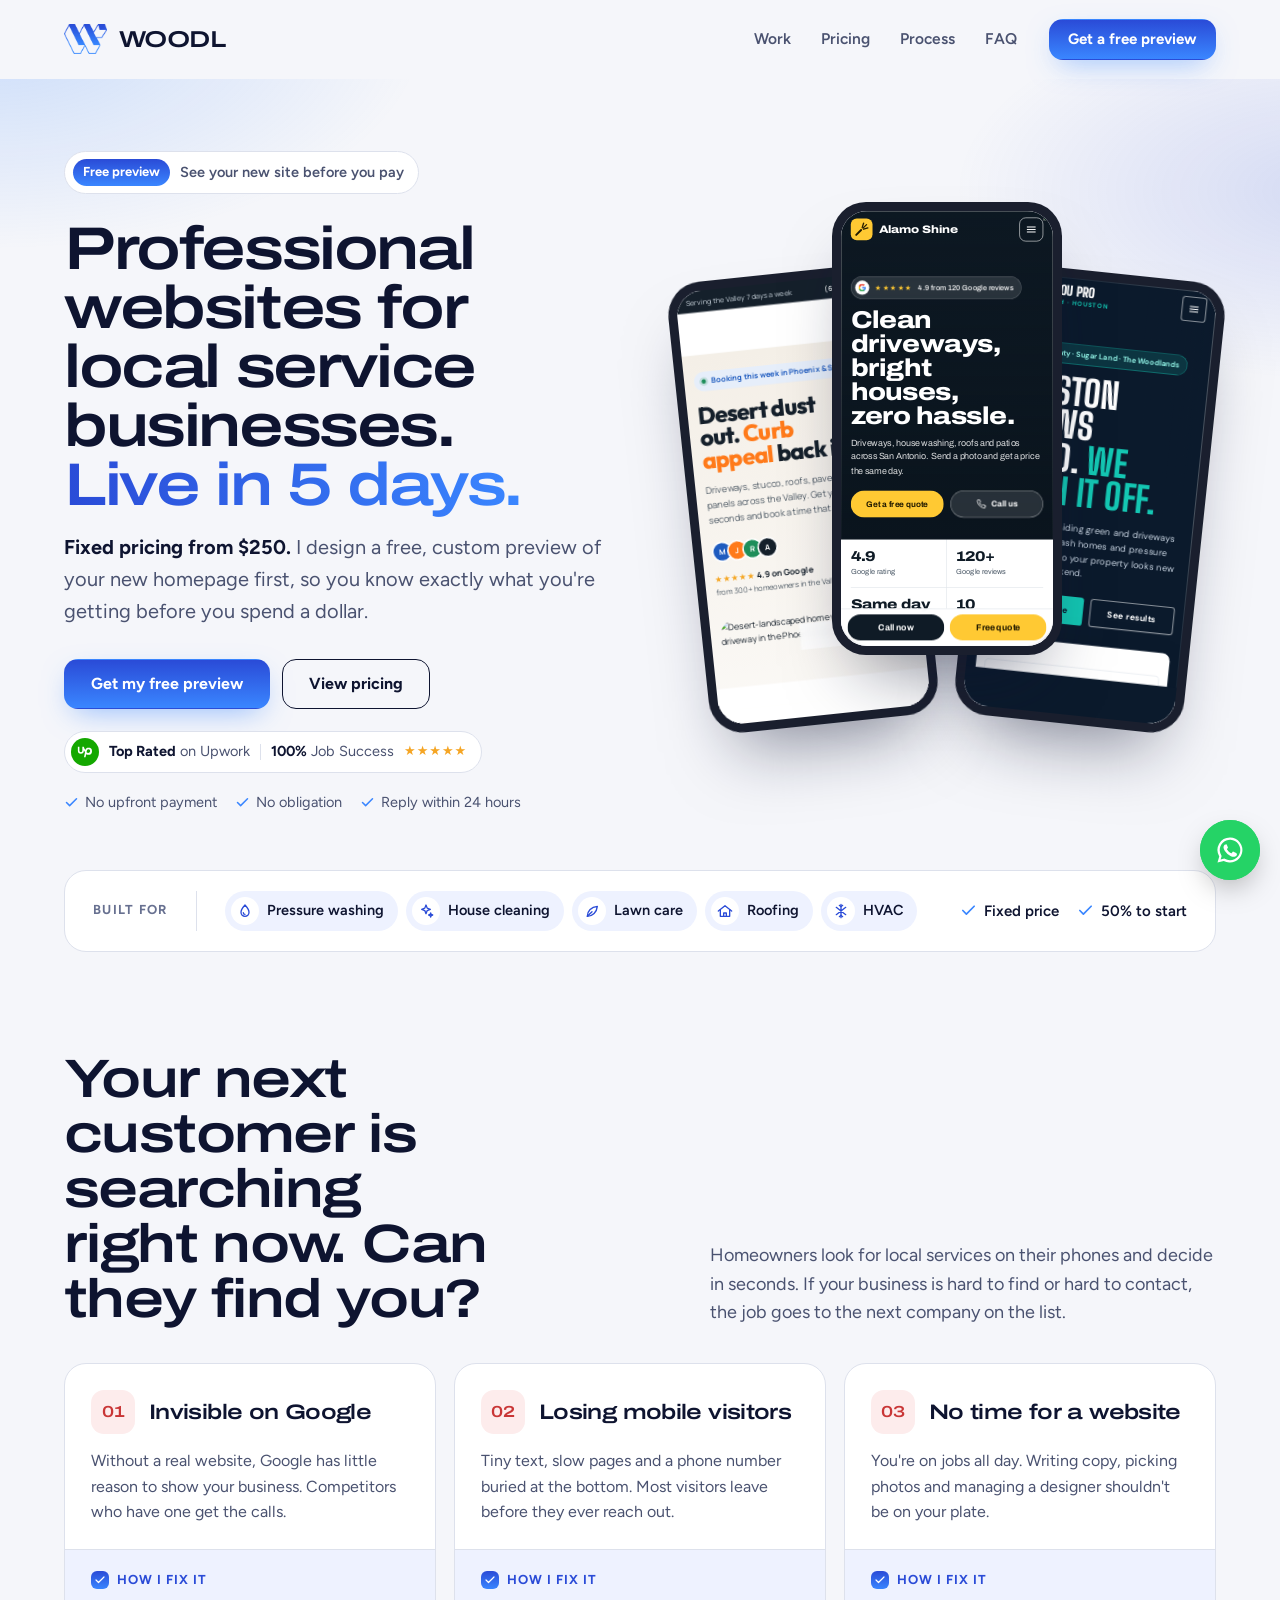
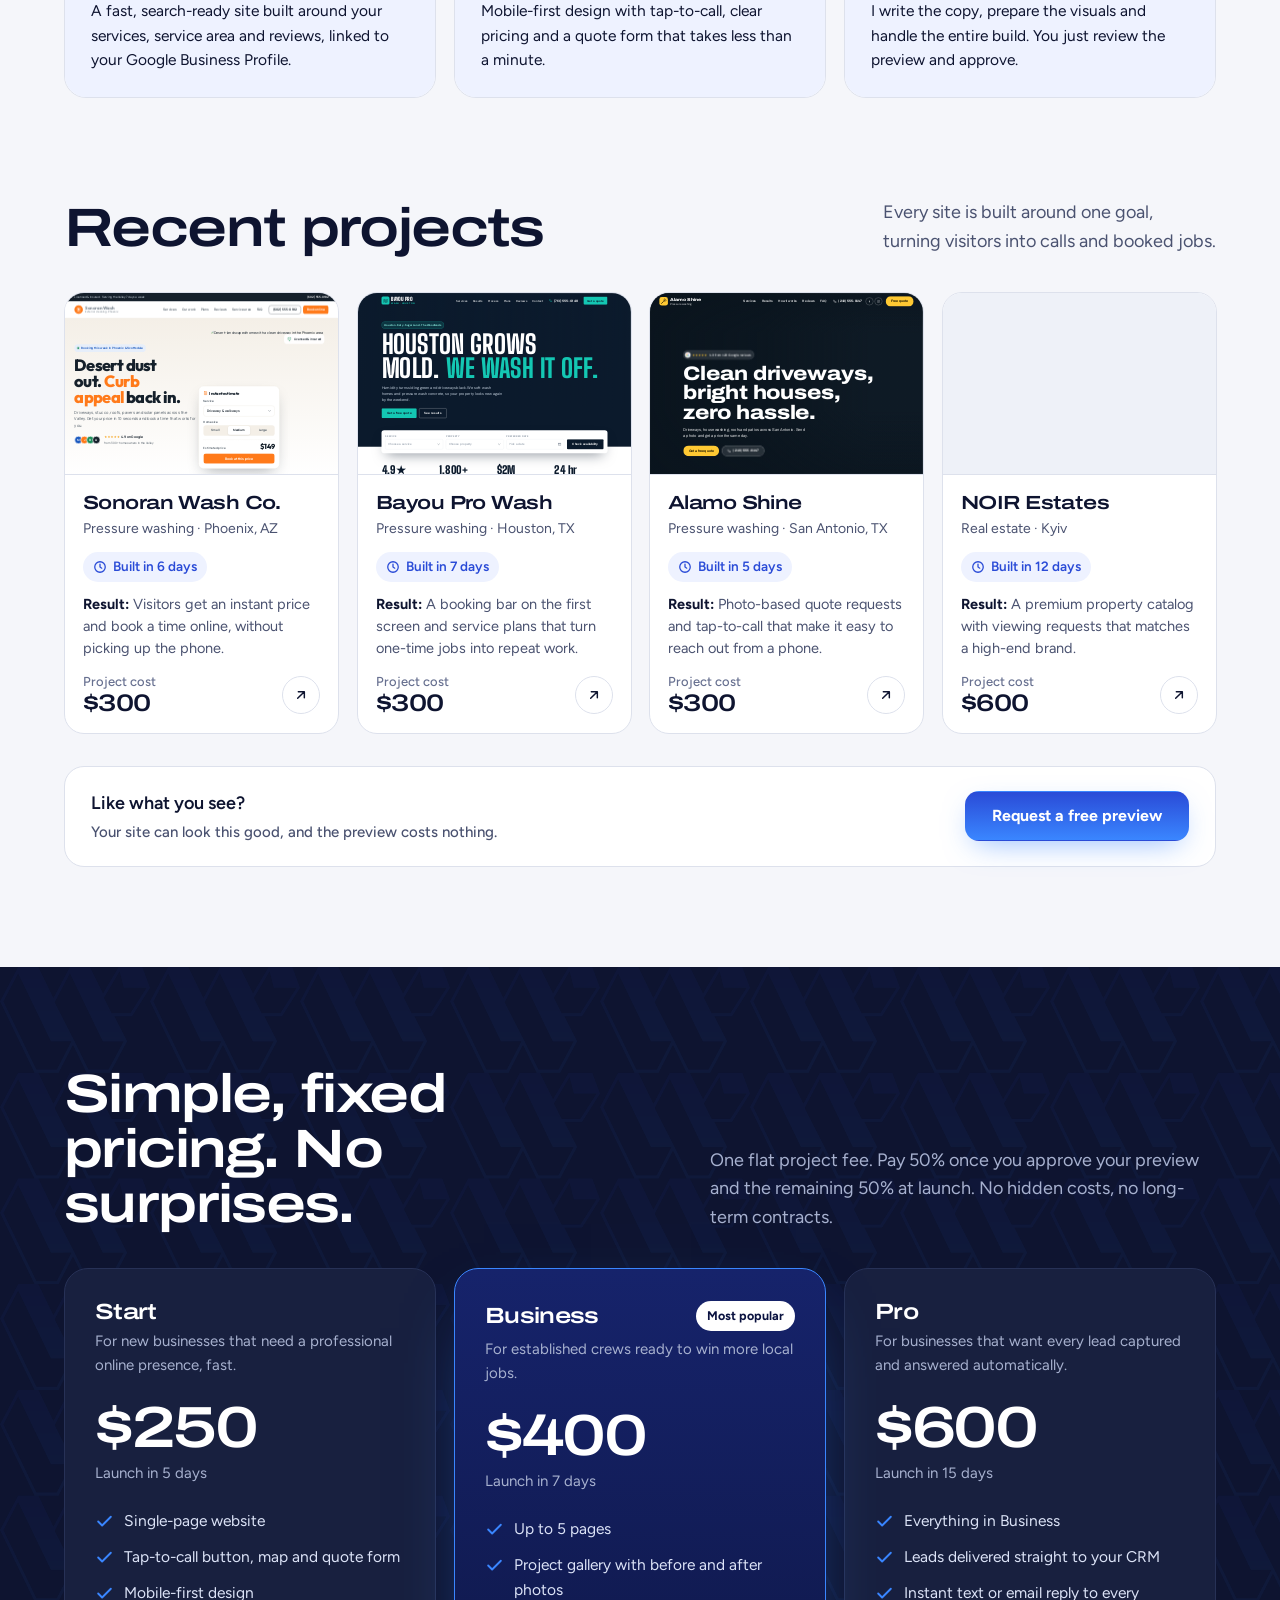
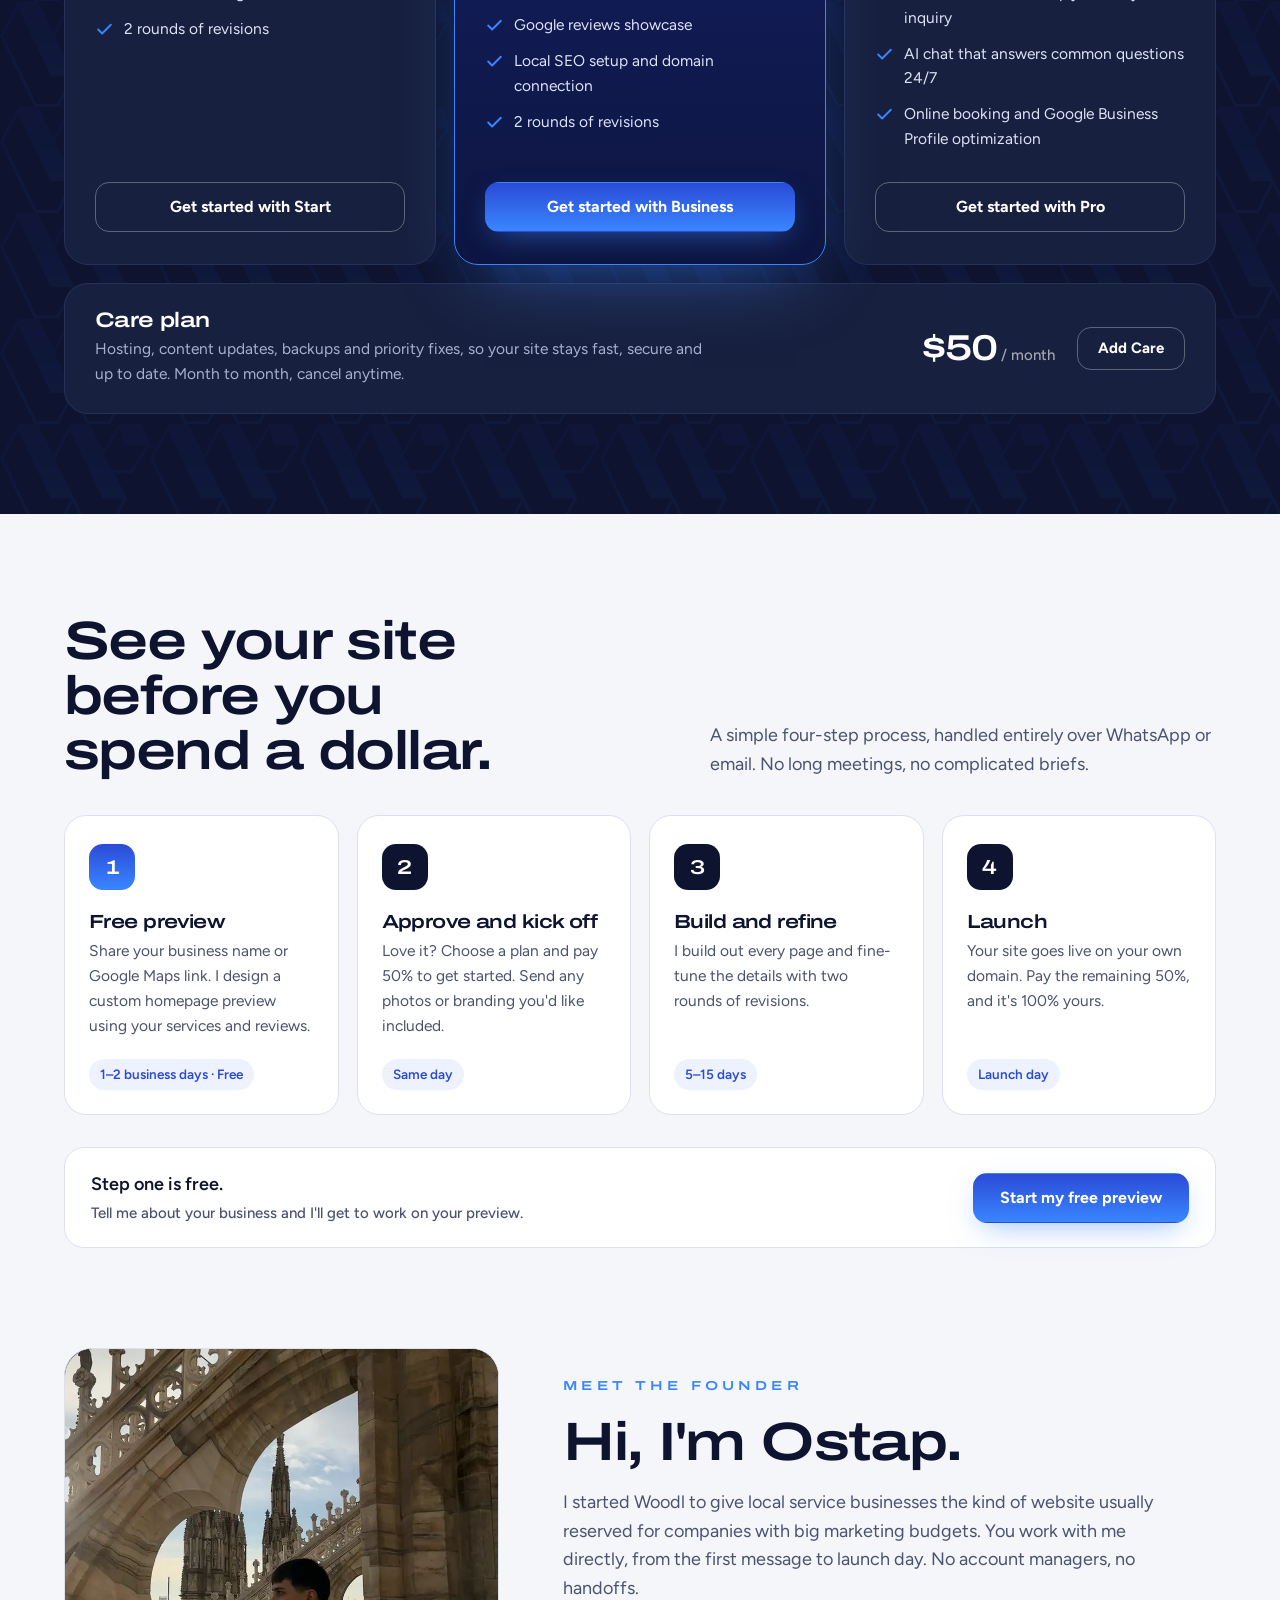
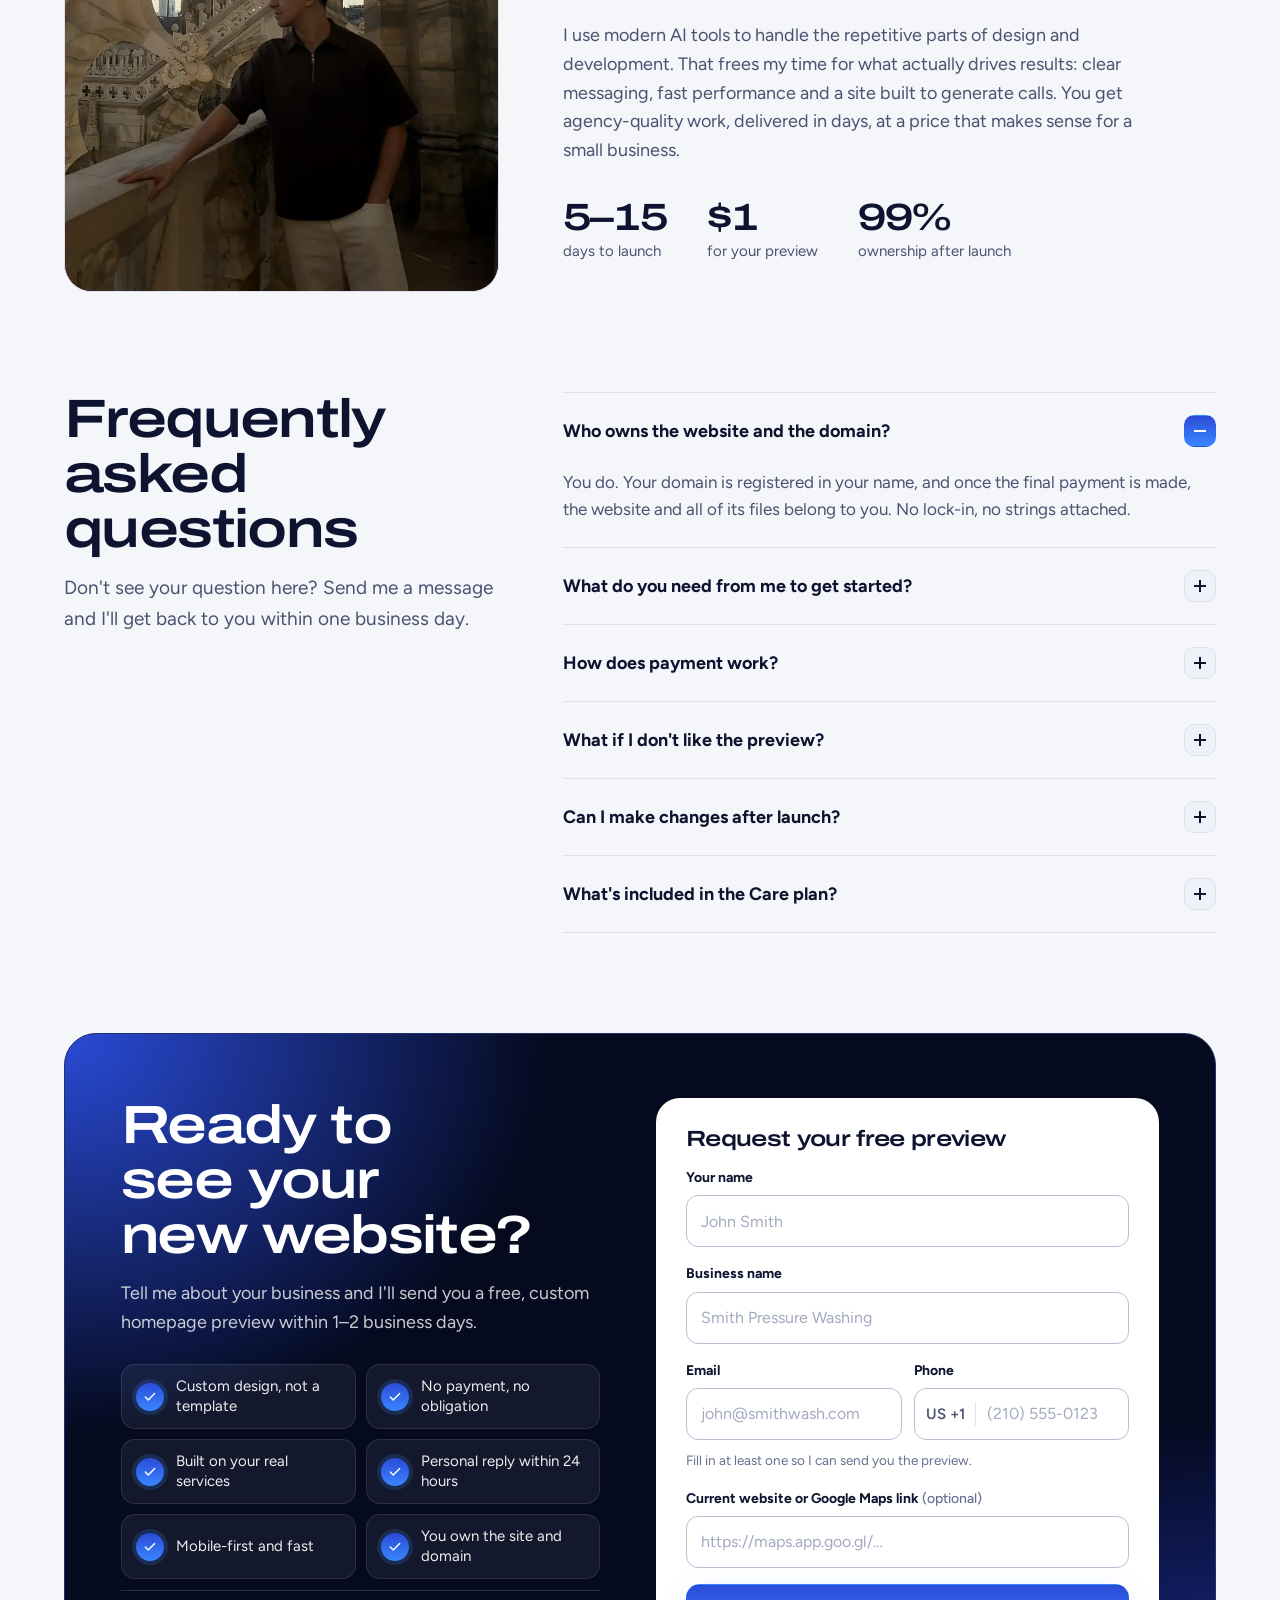
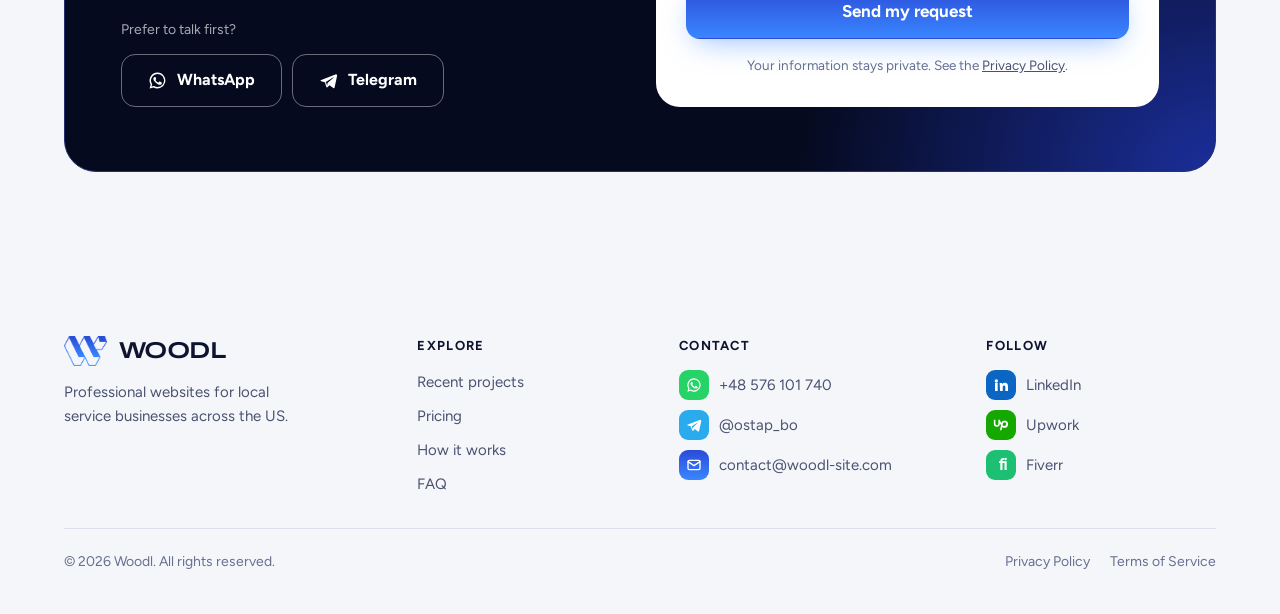
==== index.html @ 51f68652 "Add files via upload" ====
<!doctype html>
<html lang="en">
<head>
<meta charset="utf-8">
<meta name="viewport" content="width=device-width, initial-scale=1, viewport-fit=cover">
<title>Woodl | Professional Websites for Local Service Businesses</title>
<meta name="description" content="Professional, mobile-first websites for local service businesses across the US. Fixed pricing from $250, live in 5 days. Get a free custom preview before you pay.">
<link rel="icon" type="image/png" href="favicon.png">
<link rel="canonical" href="https://woodl-site.com/">
<meta property="og:type" content="website">
<meta property="og:url" content="https://woodl-site.com/">
<meta property="og:title" content="Woodl | Professional Websites for Local Service Businesses">
<meta property="og:description" content="Fixed pricing from $250, live in 5 days. Get a free custom preview of your new website before you pay.">
<meta property="og:image" content="https://woodl-site.com/og.png">
<meta property="og:image:width" content="1200">
<meta property="og:image:height" content="630">
<meta name="twitter:card" content="summary_large_image">
<meta name="theme-color" content="#2A4BD7">
<link rel="apple-touch-icon" href="apple-touch-icon.png">
<script type="application/ld+json">{"@context":"https://schema.org","@type":"ProfessionalService","name":"Woodl","url":"https://woodl-site.com/","image":"https://woodl-site.com/og.png","logo":"https://woodl-site.com/logo.png","description":"Professional, mobile-first websites, lead systems and AI automation for local service businesses in the US.","email":"contact@woodl-site.com","founder":{"@type":"Person","name":"Ostap Bodnar"},"areaServed":"US","priceRange":"$250–$600","sameAs":["https://www.linkedin.com/in/ostap-bodnar-171147275","https://www.upwork.com/freelancers/~01e0c89dbdc64d0663","https://www.fiverr.com/ostap_bo"]}</script>
<link rel="preload" href="archivo-600-wide.woff2" as="font" type="font/woff2" crossorigin>
<link rel="preload" href="figtree.woff2" as="font" type="font/woff2" crossorigin>
<script>document.documentElement.classList.add('js');</script>
<script>
/* =====================================================================
   НАЛАШТУВАННЯ: контакти, посилання, відгуки
   ===================================================================== */
const WOODL = {
  whatsapp: "+48 576 101 740",
  telegram: "ostap_bo",          // нік без @
  email: "contact@woodl-site.com",  // пошта на домені (працює після налаштування пересилання)
  calendly: "",                  // посилання на Calendly (15-хв дзвінок) або порожньо
  formEndpoint: "https://script.google.com/macros/s/AKfycbxxJrnudKpqm4yl7FAg1oabQvtwyrX0XcfF4DzH5ZEKmqA0Aw76tROtPfO_t3n06w9HAQ/exec", // Google Apps Script → Gmail + Telegram
  upwork: "https://www.upwork.com/freelancers/~01e0c89dbdc64d0663",
  fiverr: "https://www.fiverr.com/ostap_bo",
  linkedin: "https://www.linkedin.com/in/ostap-bodnar-171147275",
  instagram: "",
  photo: "ostap.jpg",
  // Відгуки: поки масив порожній, блок прихований
  testimonials: [
    // { text: "…", name: "John D.", business: "Shine Pro Wash, San Antonio" },
  ],
};
</script>
<style>
  /* Layout: light studio page in the brand blue; one dark navy band for pricing and the final call to action. Live site previews carry the hero. */
  @font-face{font-family:"Archivo";src:url(archivo-600-wide.woff2) format("woff2");font-weight:100 900;font-display:swap;}
  @font-face{font-family:"Figtree";src:url(figtree.woff2) format("woff2");font-weight:300 900;font-display:swap;}
  :root{
    --bg:#F5F6FA;
    --surface:#FFFFFF;
    --surface-2:#EEF1F8;
    --tint:#EEF2FF;
    --line:#DDE1EC;
    --text:#0E1430;
    --text-2:#4A5270;
    --text-3:#677090;
    --blue:#2A4BD7;
    --blue-hi:#3A86FF;
    --grad:linear-gradient(180deg, #2A4BD7 0%, #3A86FF 100%);
    --display:"Archivo", "Helvetica Neue", Arial, sans-serif;
    --body:"Figtree", system-ui, sans-serif;
  }
  *{box-sizing:border-box;}
  html{scroll-behavior:smooth;scroll-padding-top:84px;}
  @media (prefers-reduced-motion: reduce){ html{scroll-behavior:auto;} *,*::before,*::after{animation:none !important;transition:none !important;} }
  body{margin:0;background:var(--bg);color:var(--text);font-family:var(--body);font-size:17px;line-height:1.6;-webkit-font-smoothing:antialiased;}
  img{display:block;max-width:100%;}
  a{color:inherit;}
  button,input{font:inherit;}
  :focus-visible{outline:2px solid var(--blue-hi);outline-offset:3px;}
  .wrap{max-width:1200px;margin:0 auto;padding-left:max(24px, env(safe-area-inset-left));padding-right:max(24px, env(safe-area-inset-right));}
  h1,h2,h3{font-family:var(--display);font-variation-settings:"wdth" 125;font-weight:600;letter-spacing:-.03em;line-height:1.02;margin:0;text-wrap:balance;}
  section{padding-top:100px;padding-bottom:100px;position:relative;}
  .lede{color:var(--text-2);font-size:19px;max-width:32em;margin:16px 0 0;}
  h2{font-size:clamp(34px,4.4vw,54px);}
  .eyebrow{display:block;font-family:var(--display);font-variation-settings:"wdth" 110;font-size:13px;font-weight:500;letter-spacing:.32em;text-transform:uppercase;color:var(--blue-hi);margin-bottom:18px;}

  /* section head: title left, description right */
  .sec-head{display:grid;grid-template-columns:1.15fr 1fr;gap:24px 64px;align-items:end;margin-bottom:36px;}
  .sec-head p{margin:0;color:var(--text-2);font-size:18px;max-width:30em;justify-self:end;}

  .btn{position:relative;overflow:hidden;isolation:isolate;display:inline-flex;align-items:center;justify-content:center;gap:10px;white-space:nowrap;font-family:var(--body);font-weight:700;font-size:16px;padding:16px 26px;border-radius:14px;text-decoration:none;border:1.5px solid transparent;cursor:pointer;line-height:1;transition:transform .4s cubic-bezier(.22,.61,.36,1),background-color .4s cubic-bezier(.22,.61,.36,1),color .4s cubic-bezier(.22,.61,.36,1),border-color .4s cubic-bezier(.22,.61,.36,1),box-shadow .4s cubic-bezier(.22,.61,.36,1);}
  .btn:active{transform:scale(.97);}
  .btn-main{background:var(--grad);color:#fff;box-shadow:0 10px 30px -10px rgba(58,134,255,.6);}
  .btn-main::after{content:"";position:absolute;inset:0;z-index:-1;background:linear-gradient(110deg,transparent 30%,rgba(255,255,255,.35) 50%,transparent 70%);transform:translateX(-120%);transition:transform .9s cubic-bezier(.22,.61,.36,1);}
  .btn-main:hover::after{transform:translateX(120%);}
  .btn-main:hover{transform:translateY(-2px);box-shadow:0 16px 34px -12px rgba(58,134,255,.9);}
  .btn-line{border-color:var(--text);color:var(--text);background:transparent;}
  .btn-line:hover{border-color:var(--blue);color:var(--blue);background:var(--tint);transform:translateY(-2px);}
  .btn svg{width:19px;height:19px;flex:none;}

  /* scroll reveal */
  .js .rv{opacity:0;transform:translateY(28px);transition:opacity .8s cubic-bezier(.2,.7,.2,1),transform .8s cubic-bezier(.2,.7,.2,1);transition-delay:var(--d,0s);}
  .js .rv.rv-l{transform:translateX(-32px);}
  .js .rv.rv-s{transform:scale(.94);}
  .js .rv.in{opacity:1;transform:none;}
  .js .hero-in > *{animation:heroIn .9s cubic-bezier(.2,.7,.2,1) both;}
  .js .hero-in > *:nth-child(2){animation-delay:.08s;} .js .hero-in > *:nth-child(3){animation-delay:.16s;} .js .hero-in > *:nth-child(4){animation-delay:.24s;} .js .hero-in > *:nth-child(5){animation-delay:.32s;}
  @keyframes heroIn{from{opacity:0;transform:translateY(26px);}to{opacity:1;transform:none;}}
  .plan.pop{position:relative;}
  .plan.pop::after{content:"";position:absolute;inset:0;border-radius:inherit;box-shadow:0 30px 90px -24px rgba(58,134,255,.9);opacity:0;animation:glow 3.5s ease-in-out infinite;pointer-events:none;}
  @keyframes glow{50%{opacity:1;}}
  .pill b{position:relative;overflow:hidden;}
  .pill b::after{content:"";position:absolute;inset:0;background:linear-gradient(110deg,transparent 30%,rgba(255,255,255,.5) 50%,transparent 70%);transform:translateX(-120%);animation:sweep 3.5s 1.2s ease-in-out infinite;}
  @keyframes sweep{0%{transform:translateX(-120%);}40%,100%{transform:translateX(120%);}}
  .wa-float::before{content:"";position:absolute;inset:0;border-radius:50%;background:#25D366;z-index:-1;animation:waPulse 2.8s ease-out infinite;}
    @keyframes waPulse{0%{transform:scale(1);opacity:.55;}70%,100%{transform:scale(1.55);opacity:0;}}
  .wcard .frame iframe{transition:filter .4s;}

  /* 1. header */
  .header{position:sticky;top:0;z-index:40;background:rgba(245,246,250,.88);backdrop-filter:blur(14px);-webkit-backdrop-filter:blur(14px);border-bottom:1px solid transparent;transition:border-color .2s;}
  .header.scrolled{border-bottom-color:var(--line);}
  .header-in{display:flex;align-items:center;gap:32px;height:78px;}
  .logo{display:flex;align-items:center;gap:12px;text-decoration:none;flex:none;}
  .logo img{height:30px;width:auto;}
  .wm{font-family:var(--display);font-variation-settings:"wdth" 125;font-weight:600;font-size:23px;letter-spacing:-.02em;line-height:1;color:var(--text);}
  .menu{display:flex;gap:30px;margin-left:auto;}
  .menu a{text-decoration:none;font-weight:600;font-size:15.5px;color:var(--text-2);transition:color .35s cubic-bezier(.22,.61,.36,1);}
  .menu a:hover{color:var(--blue);}
  .header .btn{padding:12px 18px;font-size:15px;}
  .burger{display:none;margin-left:auto;width:44px;height:44px;border-radius:12px;border:1.5px solid var(--text);background:transparent;align-items:center;justify-content:center;cursor:pointer;color:var(--text);}
  .burger svg{width:22px;height:22px;}
  .drawer{display:none;}

  /* 2. hero */
  .hero{padding-top:72px;padding-bottom:56px;overflow:hidden;}
  .hero::before{content:"";position:absolute;inset:-20% -10% auto -10%;height:900px;z-index:0;pointer-events:none;
    background:radial-gradient(ellipse 40% 35% at 8% 12%, rgba(58,134,255,.22), transparent 70%),
               radial-gradient(ellipse 35% 30% at 95% 30%, rgba(42,75,215,.16), transparent 70%);
    animation:blobs 16s ease-in-out infinite alternate;will-change:transform;}
  @keyframes shine{to{background-position:300% 0;}}
  @keyframes blobs{0%{transform:translate(0,0) scale(1);}50%{transform:translate(3%,2%) scale(1.06);}100%{transform:translate(-2%,4%) scale(1);}}
  .hero .wrap{position:relative;z-index:1;display:grid;grid-template-columns:1.05fr 1fr;gap:48px;align-items:center;}
  .pill{display:inline-flex;align-items:center;gap:10px;background:var(--surface);border:1px solid var(--line);border-radius:999px;padding:7px 14px 7px 8px;font-size:14.5px;font-weight:600;color:var(--text-2);}
  .pill b{background:var(--grad);color:#fff;border-radius:999px;padding:3px 10px;font-size:13px;}
  .hero h1{font-size:clamp(38px,4.7vw,64px);letter-spacing:-.04em;line-height:.98;margin-top:26px;}
  .hero h1 em{white-space:nowrap;font-style:normal;background:linear-gradient(90deg,#2A4BD7,#3A86FF,#6EA8FF,#2A4BD7);background-size:300% 100%;animation:shine 6s linear infinite;-webkit-background-clip:text;background-clip:text;color:transparent;}
  .hero .lede{font-size:20px;}
  .hero .lede b{color:var(--text);}
  .hero-ctas{display:flex;gap:12px;flex-wrap:wrap;margin-top:32px;}
  .upw{display:inline-flex;align-items:center;gap:10px;margin-top:22px;padding:6px 14px 6px 6px;border-radius:999px;background:var(--surface);border:1px solid var(--line);text-decoration:none;font-size:14.5px;color:var(--text-2);transition:border-color .35s cubic-bezier(.22,.61,.36,1),box-shadow .35s cubic-bezier(.22,.61,.36,1);}
  .upw:hover{border-color:#14A800;box-shadow:0 10px 24px -16px rgba(20,168,0,.6);}
  .upw i{width:28px;height:28px;border-radius:50%;background:#14A800;color:#fff;display:flex;align-items:center;justify-content:center;flex:none;}
  .upw i svg{width:16px;height:16px;}
  .upw b{color:var(--text);font-weight:700;}
  .upw .sep{width:1px;height:16px;background:var(--line);}
  .upw .stars{color:#F5A524;letter-spacing:1px;font-size:13px;}
  .micro{display:flex;gap:18px;flex-wrap:wrap;margin-top:18px;font-size:14.5px;color:var(--text-2);}
  .micro span{display:flex;align-items:center;gap:6px;}
  .micro svg{width:15px;height:15px;color:var(--blue-hi);}

  .phones{position:relative;height:560px;}
  .phone{position:absolute;width:230px;border-radius:34px;background:#1A1F2E;padding:9px;box-shadow:0 40px 70px -28px rgba(14,20,48,.5);text-decoration:none;display:block;}
  .phone .frame{border-radius:26px;aspect-ratio:390/800;}
  .phone:nth-child(1){left:2%;top:70px;transform:rotate(-6deg);z-index:1;}
  .phone:nth-child(2){left:50%;top:0;margin-left:-115px;z-index:3;}
  .phone:nth-child(3){right:2%;top:70px;transform:rotate(6deg);z-index:2;}
  .phone:nth-child(1){animation:phoneIn .9s .35s both, floatA 7s 1.3s ease-in-out infinite;}
  .phone:nth-child(2){animation:phoneIn .9s .15s both, floatB 6s 1.1s ease-in-out infinite;}
  .phone:nth-child(3){animation:phoneIn .9s .55s both, floatC 8s 1.5s ease-in-out infinite;}
  @keyframes phoneIn{from{opacity:0;translate:0 60px;}to{opacity:1;translate:0 0;}}
  @keyframes floatA{0%,100%{transform:rotate(-6deg) translateY(0);}50%{transform:rotate(-5deg) translateY(-12px);}}
  @keyframes floatB{0%,100%{transform:translateY(0);}50%{transform:translateY(-14px);}}
  @keyframes floatC{0%,100%{transform:rotate(6deg) translateY(0);}50%{transform:rotate(5deg) translateY(-10px);}}
  .frame{position:relative;overflow:hidden;background:var(--surface-2);}
  .frame iframe{position:absolute;top:0;left:0;border:0;transform-origin:0 0;pointer-events:none;opacity:0;transition:opacity .6s ease;}
  .frame iframe.ready{opacity:1;}
  .frame::before{content:"";position:absolute;inset:0;background:linear-gradient(110deg,transparent 30%,rgba(255,255,255,.55) 50%,transparent 70%);transform:translateX(-100%);animation:skel 1.6s ease-in-out infinite;}
  .frame.loaded::before{display:none;}
  .phone .frame{background:#E9EDF7;}
  @keyframes skel{to{transform:translateX(100%);}}

  /* 3. built for */
  .trust{padding-top:0;padding-bottom:0;}
  .trust-in{display:flex;align-items:center;gap:28px;background:var(--surface);border:1px solid var(--line);border-radius:22px;padding:20px 28px;}
  .trust-lbl{font-size:13px;font-weight:700;text-transform:uppercase;letter-spacing:.1em;color:var(--text-3);white-space:nowrap;}
  .niches{display:flex;gap:8px;flex-wrap:nowrap;padding-left:28px;border-left:1px solid var(--line);}
  .niche{display:inline-flex;align-items:center;gap:8px;padding:6px 14px 6px 6px;border-radius:999px;background:var(--tint);font-size:14.5px;font-weight:600;color:var(--text);white-space:nowrap;}
  .niche i{width:28px;height:28px;border-radius:50%;background:#fff;color:var(--blue);display:flex;align-items:center;justify-content:center;flex:none;}
  .niche svg{width:16px;height:16px;}
  .terms{display:flex;gap:18px;margin-left:auto;font-weight:600;font-size:15px;white-space:nowrap;}
  .terms span{display:flex;align-items:center;gap:7px;}
  .terms svg{width:17px;height:17px;color:var(--blue-hi);}

  /* 4. problem -> solution (equal cards, rows aligned) */
  .ps-grid{display:grid;grid-template-columns:repeat(3,1fr);grid-template-rows:auto auto auto;gap:0 18px;}
  .ps{grid-row:span 3;display:grid;grid-template-rows:subgrid;background:var(--surface);border:1px solid var(--line);border-radius:22px;overflow:hidden;}
  .ps-h{display:flex;align-items:center;gap:14px;padding:26px 26px 0;}
  .ps-h .n{width:44px;height:44px;border-radius:13px;background:#FDECEC;color:#C93636;display:flex;align-items:center;justify-content:center;flex:none;font-family:var(--display);font-variation-settings:"wdth" 125;font-weight:600;font-size:16px;}
  .ps-h h3{font-size:21px;line-height:1.15;}
  .ps-p{margin:0;padding:14px 26px 24px;color:var(--text-2);font-size:16px;}
  .ps-fix{background:var(--tint);border-top:1px solid var(--line);padding:20px 26px 24px;}
  .ps-fix b{display:flex;align-items:center;gap:8px;font-size:13px;text-transform:uppercase;letter-spacing:.08em;color:var(--blue);margin-bottom:8px;}
  .ps-fix b svg{width:18px;height:18px;padding:3px;border-radius:6px;background:var(--grad);color:#fff;}
  .ps-fix p{margin:0;font-size:15.5px;color:var(--text);}

  /* inline lead-in strip */
  .leadin{margin-top:32px;display:flex;align-items:center;justify-content:space-between;gap:20px;flex-wrap:wrap;background:var(--surface);border:1px solid var(--line);border-radius:20px;padding:22px 26px;}
  .leadin p{margin:0;font-size:18px;font-weight:600;}
  .leadin p span{display:block;font-size:15px;font-weight:500;color:var(--text-2);margin-top:2px;}

  /* 5. work */
  .work-grid{display:grid;grid-template-columns:repeat(4,1fr);gap:18px;}
  .wcard{display:flex;flex-direction:column;text-decoration:none;color:inherit;background:var(--surface);border:1px solid var(--line);border-radius:20px;overflow:hidden;transition:transform .5s cubic-bezier(.22,.61,.36,1),box-shadow .5s cubic-bezier(.22,.61,.36,1),border-color .5s cubic-bezier(.22,.61,.36,1);will-change:transform;}
  .wcard:hover{transform:translateY(-6px);box-shadow:0 34px 60px -34px rgba(42,75,215,.5);border-color:#C9D3F5;}
  .wcard .frame{aspect-ratio:3/2;border-bottom:1px solid var(--line);}
  .wcard-body{padding:18px;display:flex;flex-direction:column;flex:1;}
  .wcard h3{font-size:19px;}
  .wmeta{margin-top:6px;font-size:14px;color:var(--text-2);}
  .wtime{display:inline-flex;align-items:center;gap:6px;margin-top:12px;font-size:13.5px;font-weight:600;color:var(--blue);background:var(--tint);padding:4px 10px;border-radius:999px;align-self:flex-start;}
  .wtime svg{width:14px;height:14px;}
  .wres{margin:12px 0 0;font-size:14.5px;line-height:1.5;color:var(--text-2);}
  .wres b{color:var(--text);}
  .wfoot{display:flex;justify-content:space-between;align-items:center;gap:12px;margin-top:auto;padding-top:16px;}
  .wprice{font-family:var(--display);font-variation-settings:"wdth" 125;font-weight:600;font-size:24px;letter-spacing:-.03em;line-height:1;}
  .wprice small{font-family:var(--body);font-size:13px;font-weight:500;color:var(--text-3);letter-spacing:0;display:block;margin-bottom:3px;}
  .go{width:38px;height:38px;border-radius:50%;border:1.5px solid var(--line);display:flex;align-items:center;justify-content:center;flex:none;transition:background-color .45s cubic-bezier(.22,.61,.36,1),color .45s cubic-bezier(.22,.61,.36,1),border-color .45s cubic-bezier(.22,.61,.36,1),transform .45s cubic-bezier(.22,.61,.36,1);}
  .wcard:hover .go{background-color:var(--blue);border-color:var(--blue);color:#fff;transform:rotate(45deg);}
  .go svg{width:16px;height:16px;}

  /* 6. pricing */
  .pricing{--surface:#18203F;--surface-2:#1E2850;--line:#273156;--text:#FFFFFF;--text-2:#A7B1CF;background:#0E1430;color:#fff;overflow:hidden;}
  .pricing::before{content:"";position:absolute;inset:0;background-image:url("logo.png");background-size:150px auto;background-repeat:repeat;opacity:.05;pointer-events:none;}
  .pricing .wrap{position:relative;}
  .plans{display:grid;grid-template-columns:repeat(3,1fr);gap:18px;align-items:stretch;}
  .plan{background:var(--surface);border:1px solid var(--line);border-radius:24px;padding:32px 30px;display:flex;flex-direction:column;}
  .plan.pop{background:linear-gradient(180deg, #16236B 0%, #0D1540 100%);border-color:var(--blue-hi);box-shadow:0 30px 70px -30px rgba(58,134,255,.6);}
  .plan-top{display:flex;justify-content:space-between;align-items:center;gap:12px;}
  .plan h3{font-size:22px;}
  .plan-desc{font-size:15px;color:var(--text-2);margin:6px 0 0;min-height:3em;}
  .badge{font-size:12.5px;font-weight:700;background:#fff;color:#0A1240;padding:5px 11px;border-radius:999px;}
  .price{font-family:var(--display);font-variation-settings:"wdth" 125;font-weight:600;font-size:58px;letter-spacing:-.04em;line-height:1;margin:22px 0 4px;}
  .days{font-size:15px;color:var(--text-2);margin-bottom:24px;}
  .plan ul{list-style:none;padding:0;margin:0 0 30px;display:grid;gap:11px;flex:1;align-content:start;}
  .plan li{display:flex;gap:10px;align-items:flex-start;font-size:15.5px;color:#DCE3F7;}
  .plan li svg{width:19px;height:19px;flex:none;margin-top:3px;color:var(--blue-hi);}
  .plan .btn{width:100%;}
  .plan:not(.pop) .btn{background:transparent;color:#fff;border-color:rgba(255,255,255,.3);box-shadow:none;}
  .plan:not(.pop) .btn:hover{border-color:#fff;background:rgba(255,255,255,.08);transform:translateY(-2px);}
  .care{margin-top:18px;display:flex;align-items:center;justify-content:space-between;gap:24px;flex-wrap:wrap;background:var(--surface);border:1px solid var(--line);border-radius:24px;padding:26px 30px;}
  .care h3{font-size:21px;}
  .care p{margin:6px 0 0;color:var(--text-2);font-size:15.5px;max-width:40em;}
  .care-r{display:flex;align-items:center;gap:22px;flex-wrap:wrap;}
  .care-r b{font-family:var(--display);font-variation-settings:"wdth" 125;font-weight:600;font-size:36px;letter-spacing:-.03em;}
  .care-r b small{font-family:var(--body);font-size:15px;opacity:.6;font-weight:500;letter-spacing:0;}
  .care .btn{background:transparent;color:#fff;border-color:rgba(255,255,255,.3);padding:13px 20px;font-size:15px;}
  .care .btn:hover{border-color:#fff;background:rgba(255,255,255,.08);transform:translateY(-2px);}
  .pricing .leadin{background:transparent;border-color:#273156;}
  .pricing .leadin .btn{background:#fff;color:#0A1240;box-shadow:none;}

  /* 7. process */
  .steps{display:grid;grid-template-columns:repeat(4,1fr);gap:18px;counter-reset:s;}
  .step{counter-increment:s;background:var(--surface);border:1px solid var(--line);border-radius:22px;padding:28px 24px 24px;display:flex;flex-direction:column;}
  .step::before{content:counter(s);display:flex;align-items:center;justify-content:center;width:46px;height:46px;border-radius:14px;background:var(--text);color:#fff;font-family:var(--display);font-variation-settings:"wdth" 125;font-weight:600;font-size:20px;margin-bottom:22px;}
  .step:first-child::before{background:var(--grad);}
  .step h3{font-size:19px;margin-bottom:8px;}
  .step p{margin:0 0 20px;color:var(--text-2);font-size:15.5px;}
  .step .when{margin-top:auto;align-self:flex-start;font-size:13.5px;font-weight:600;color:var(--blue);background:var(--tint);padding:5px 11px;border-radius:999px;}

  /* 8. testimonials */
  .t-grid{display:grid;grid-template-columns:repeat(3,1fr);gap:18px;}
  .tcard{background:var(--surface);border:1px solid var(--line);border-radius:22px;padding:28px 26px;display:flex;flex-direction:column;gap:20px;margin:0;}
  .stars{color:#F5A524;letter-spacing:2px;font-size:18px;}
  .tcard blockquote{margin:0;font-size:17px;}
  .tcard figcaption{margin-top:auto;font-size:15px;color:var(--text-2);}
  .tcard figcaption b{display:block;color:var(--text);}

  /* 9. about */
  .about{display:grid;grid-template-columns:.8fr 1.2fr;gap:64px;align-items:center;}
  .avatar{aspect-ratio:4/5;border-radius:28px;background:#03050C;position:relative;overflow:hidden;border:1px solid var(--line);}
  .avatar > img.mark{position:absolute;left:50%;top:50%;width:58%;height:auto;transform:translate(-50%,-50%);}
  .avatar picture{position:absolute;inset:0;}
  .avatar img.photo{position:absolute;inset:0;width:100%;height:100%;object-fit:cover;object-position:62% 45%;}
  .about p{color:var(--text-2);font-size:18px;margin:18px 0 0;max-width:34em;}
  .about-stats{display:flex;gap:40px;flex-wrap:wrap;margin-top:34px;}
  .about-stats b{display:block;font-family:var(--display);font-variation-settings:"wdth" 125;font-weight:600;font-size:38px;letter-spacing:-.03em;line-height:1;}
  .about-stats > div > span{color:var(--text-2);font-size:15px;}
  .about-stats b{font-variant-numeric:tabular-nums;}

  /* 10. faq */
  .faq-wrap{display:grid;grid-template-columns:1fr 1.5fr;gap:64px;align-items:start;}
  .faq details{border-bottom:1px solid var(--line);}
  .faq details:first-child{border-top:1px solid var(--line);}
  .faq summary{transition:color .35s cubic-bezier(.22,.61,.36,1);list-style:none;cursor:pointer;display:flex;justify-content:space-between;align-items:center;gap:20px;padding:22px 0;font-weight:700;font-size:18px;}
  .faq summary::-webkit-details-marker{display:none;}
  .faq summary i{width:32px;height:32px;border-radius:10px;background:var(--surface-2);border:1px solid var(--line);flex:none;position:relative;}
  .faq summary i::before,.faq summary i::after{content:"";position:absolute;left:50%;top:50%;width:12px;height:2px;background:var(--text);transform:translate(-50%,-50%);}
  .faq summary i::after{transform:translate(-50%,-50%) rotate(90deg);transition:transform .4s cubic-bezier(.22,.61,.36,1);}
  .faq summary:hover{color:var(--blue);}
  .faq summary i{transition:background-color .4s cubic-bezier(.22,.61,.36,1),border-color .4s cubic-bezier(.22,.61,.36,1);}
  .faq details.is-open summary i{background:var(--grad);border-color:transparent;}
  .faq details.is-open summary i::before,.faq details.is-open summary i::after{background:#fff;}
  .faq details.is-open summary i::after{transform:translate(-50%,-50%) rotate(0deg);}
  .faq details p{margin:0;padding-bottom:24px;color:var(--text-2);max-width:52em;}
  .faq .ans{overflow:hidden;}

  /* 11. final cta + form */
  .cta{color:#fff;position:relative;overflow:hidden;background:radial-gradient(ellipse 70% 90% at 0% 0%, #2A4BD7 0%, transparent 60%), radial-gradient(ellipse 60% 80% at 100% 100%, #1B2E9A 0%, transparent 60%), #050A1F;border:1px solid #233072;border-radius:32px;padding:64px 56px;display:grid;grid-template-columns:1fr 1.05fr;gap:56px;align-items:stretch;}
  .cta-l{display:flex;flex-direction:column;}
  .cta h2{font-size:clamp(32px,4.2vw,54px);}
  .cta > div > p{color:rgba(255,255,255,.78);font-size:18px;margin:16px 0 0;}
  .cta-points{list-style:none;padding:0;margin:28px 0 0;display:grid;grid-template-columns:1fr 1fr;gap:10px;}
  .cta-points li{display:flex;gap:12px;align-items:center;padding:12px 14px;border-radius:14px;background:rgba(255,255,255,.06);border:1px solid rgba(255,255,255,.1);font-size:15px;line-height:1.3;color:rgba(255,255,255,.92);}
  .cta-points i{width:28px;height:28px;border-radius:50%;background:var(--grad);display:flex;align-items:center;justify-content:center;flex:none;box-shadow:0 0 0 4px rgba(58,134,255,.18);}
  .cta-points svg{width:14px;height:14px;color:#fff;}
  .cta-alt{margin-top:auto;padding-top:28px;border-top:1px solid rgba(255,255,255,.15);display:grid;gap:12px;}
  .cta-alt .lbl{font-size:14px;color:rgba(255,255,255,.65);}
  .cta-alt .row{display:flex;gap:10px;flex-wrap:wrap;}
  .btn-ghost{background:transparent;border-color:rgba(255,255,255,.4);color:#fff;}
  .btn-ghost:hover{border-color:#fff;background:rgba(255,255,255,.1);transform:translateY(-2px);}
  .form{background:#fff;color:var(--text);border-radius:24px;padding:30px;display:grid;gap:16px;}
  .form h3{font-size:22px;padding-right:40px;}
  .form .sub{margin:-6px 0 4px;color:var(--text-2);font-size:15.5px;}
  .field{display:grid;gap:6px;align-content:start;}
  .field label{font-size:14px;font-weight:700;}
  .field label span{font-weight:500;color:var(--text-3);}
  .field input{width:100%;height:52px;border:1.5px solid #B9C0D3;border-radius:12px;padding:0 14px;font-size:16px;color:var(--text);background:#fff;transition:border-color .15s, box-shadow .15s;}
  .field input::placeholder{color:#A3AAC0;}
  .field input:focus{outline:none;border-color:var(--blue);box-shadow:0 0 0 4px rgba(42,75,215,.15);}
  .field.err input{border-color:#D63B3B;}
  .field .msg{display:none;font-size:13.5px;color:#D63B3B;}
  .field.err .msg{display:block;}
  .tel{position:relative;}
  .tel .cc{position:absolute;left:12px;top:50%;transform:translateY(-50%);font-size:15px;font-weight:600;color:var(--text-2);pointer-events:none;padding-right:10px;border-right:1px solid var(--line);line-height:1.6;}
  .tel input{padding-left:72px;}
  .pair{display:grid;grid-template-columns:1fr 1fr;gap:12px;}
  .hint{margin:-6px 0 0;font-size:13.5px;color:var(--text-3);}
  .hint.err{color:#D63B3B;}
  .form .btn{width:100%;padding:18px;font-size:17px;}
  .form small{font-size:13.5px;color:var(--text-3);text-align:center;}
  .form small a{color:var(--text-2);}
  .form small.form-err{color:#D63B3B;font-weight:600;}
  .form small.form-err a{color:#D63B3B;}
  .done{display:none;text-align:center;padding:34px 10px;}
  .done .ok{width:64px;height:64px;border-radius:50%;background:var(--grad);color:#fff;display:flex;align-items:center;justify-content:center;margin:0 auto 18px;}
  .done .ok svg{width:30px;height:30px;}
  .done h3{padding:0;}
  .done p{color:var(--text-2);margin:10px 0 0;}
  .form.sent > :not(.done){display:none;}
  .form.sent .done{display:block;}

  /* modal */
  .modal{position:fixed;inset:0;z-index:90;display:flex;align-items:center;justify-content:center;padding:20px;background:rgba(5,10,31,.6);backdrop-filter:blur(6px);-webkit-backdrop-filter:blur(6px);opacity:0;visibility:hidden;transition:opacity .2s, visibility .2s;}
  .modal.open{opacity:1;visibility:visible;}
  .modal-box{position:relative;width:100%;max-width:520px;max-height:calc(100dvh - 40px);overflow:auto;transform:translateY(14px);transition:transform .25s ease;border-radius:24px;}
  .modal.open .modal-box{transform:none;}
  .modal .form{box-shadow:0 40px 80px -30px rgba(0,0,0,.5);}
  .modal-x{transition:background-color .35s cubic-bezier(.22,.61,.36,1),transform .35s cubic-bezier(.22,.61,.36,1);}
  .modal-x:hover{background:#E3E8F5;transform:rotate(90deg);}
  .modal-x{position:absolute;top:14px;right:14px;width:40px;height:40px;border-radius:12px;border:1px solid var(--line);background:var(--surface-2);color:var(--text);cursor:pointer;display:flex;align-items:center;justify-content:center;z-index:2;}
  .modal-x svg{width:18px;height:18px;}

  /* 12. footer */
  .site-foot{padding-top:64px;padding-bottom:40px;color:var(--text-2);font-size:15px;}
  .foot{display:grid;grid-template-columns:1.4fr 1fr 1.2fr;gap:32px;padding-bottom:32px;border-bottom:1px solid var(--line);}
  .foot.has-social{grid-template-columns:1.4fr 1fr 1.2fr 1fr;}
  .foot-brand p{margin:14px 0 0;}
  .foot h4{margin:0 0 14px;font-size:13px;font-weight:700;text-transform:uppercase;letter-spacing:.1em;color:var(--text);}
  .foot ul{list-style:none;margin:0;padding:0;display:grid;gap:10px;}
  .foot a{text-decoration:none;}
  .foot ul a{transition:color .35s cubic-bezier(.22,.61,.36,1);}
  .foot ul a:hover{color:var(--blue);}
  .socials{display:flex;gap:10px;flex-wrap:wrap;}
  .soc{width:42px;height:42px;border-radius:12px;display:flex;align-items:center;justify-content:center;color:#fff;transition:transform .4s cubic-bezier(.22,.61,.36,1),box-shadow .4s cubic-bezier(.22,.61,.36,1);}
  .soc svg{width:20px;height:20px;}
  .soc:hover{transform:translateY(-3px);box-shadow:0 12px 22px -10px rgba(14,20,48,.45);}
  .soc.linkedin{background:#0A66C2;}
  .soc.upwork{background:#14A800;}
  .soc.fiverr{background:#1DBF73;}
  .soc.instagram{background:linear-gradient(45deg,#F58529,#DD2A7B 50%,#8134AF);}
  .clink{display:inline-flex;align-items:center;gap:10px;}
  .clink i{transition:transform .4s cubic-bezier(.22,.61,.36,1);}
  .clink:hover i{transform:translateY(-2px);}
  .clink i{width:30px;height:30px;border-radius:9px;display:flex;align-items:center;justify-content:center;flex:none;color:#fff;}
  .clink i svg{width:16px;height:16px;}
  .clink.wa i{background:#25D366;}
  .clink.tg i{background:#2AABEE;}
  .clink.em i{background:var(--grad);}
  .clink.linkedin i{background:#0A66C2;}
  .clink.upwork i{background:#14A800;}
  .clink.fiverr i{background:#1DBF73;}
  .clink.instagram i{background:linear-gradient(45deg,#F58529,#DD2A7B 50%,#8134AF);}
  .foot-bottom{display:flex;justify-content:space-between;gap:16px;flex-wrap:wrap;padding-top:22px;font-size:14px;color:var(--text-3);}
  .foot-bottom nav{display:flex;gap:20px;}
  .foot-bottom a{text-decoration:none;transition:color .35s cubic-bezier(.22,.61,.36,1);}
  .foot-bottom a:hover{color:var(--blue);}

  .wa-float{isolation:isolate;position:fixed;right:max(20px, env(safe-area-inset-right));bottom:calc(20px + env(safe-area-inset-bottom));z-index:50;width:60px;height:60px;border-radius:50%;background:#25D366;color:#fff;display:flex;align-items:center;justify-content:center;box-shadow:0 12px 30px -8px rgba(0,0,0,.35);}
  .wa-float{transition:transform .4s cubic-bezier(.22,.61,.36,1);}
  .wa-float:hover{transform:scale(1.08);}
  .wa-float svg{width:30px;height:30px;}

  .mbar{display:none;}
  @media (max-width:640px){
    .mbar{display:flex;gap:10px;position:fixed;left:0;right:0;bottom:0;z-index:55;padding:10px 14px calc(10px + env(safe-area-inset-bottom));background:rgba(245,246,250,.92);backdrop-filter:blur(14px);-webkit-backdrop-filter:blur(14px);border-top:1px solid var(--line);transform:translateY(110%);transition:transform .45s cubic-bezier(.22,.61,.36,1);}
    .mbar.show{transform:none;}
    .mbar .btn{flex:1;padding:15px 18px;}
    .mbar-wa{width:52px;height:52px;border-radius:14px;background:#25D366;color:#fff;display:flex;align-items:center;justify-content:center;flex:none;}
    .mbar-wa svg{width:26px;height:26px;}
    .wa-float{display:none;}
    body.has-mbar .site-foot{padding-bottom:110px;}
  }
  @media (max-width:1100px){
    .terms{display:none;}
    .trust-in{overflow:hidden;}
    .niches{overflow-x:auto;scrollbar-width:none;min-width:0;}
    .niches::-webkit-scrollbar{display:none;}
    .work-grid{grid-template-columns:1fr 1fr;}
  }
  @media (max-width:1060px){
    .menu,.header .btn{display:none;}
    .burger{display:flex;}
    .drawer{display:flex;position:fixed;inset:0;z-index:60;background:#0E1430;color:#fff;flex-direction:column;gap:24px;padding:20px max(24px, env(safe-area-inset-left)) 32px;transform:translateX(100%);transition:transform .3s ease;visibility:hidden;}
    .drawer.open{transform:none;visibility:visible;}
    .drawer .wm{color:#fff;}
    .drawer-top{display:flex;justify-content:space-between;align-items:center;}
    .drawer .burger{margin:0;border-color:#fff;color:#fff;}
    .drawer nav{display:flex;flex-direction:column;}
    .drawer nav a{font-family:var(--display);font-variation-settings:"wdth" 125;font-size:30px;font-weight:600;letter-spacing:-.03em;text-decoration:none;padding:12px 0;border-bottom:1px solid #273156;}
    .drawer .btn{margin-top:auto;width:100%;}
    .hero .wrap{grid-template-columns:1fr;}
    .phones{height:500px;max-width:640px;width:100%;margin:0 auto;}
    .sec-head{grid-template-columns:1fr;gap:14px;}
    .sec-head p{justify-self:start;}
    .ps-grid{grid-template-columns:1fr;grid-template-rows:none;gap:14px;}
    .ps{grid-row:auto;grid-template-rows:auto;}
    .plans{grid-template-columns:1fr;max-width:640px;margin:0 auto;}
    .care{max-width:640px;margin-left:auto;margin-right:auto;}
    .t-grid{grid-template-columns:1fr 1fr;}
    .steps{grid-template-columns:1fr 1fr;}
    .about,.cta,.faq-wrap{grid-template-columns:1fr;gap:40px;}
    .avatar{max-width:440px;}
    .foot,.foot.has-social{grid-template-columns:1fr 1fr;}
    .foot-brand{grid-column:1 / -1;}
  }
  @media (max-width:640px){
    body{font-size:16px;}
    section{padding-top:64px;padding-bottom:64px;}
    .wrap{padding-left:max(18px, env(safe-area-inset-left));padding-right:max(18px, env(safe-area-inset-right));}
    .header-in{height:66px;}
    .logo img{height:26px;}
    .wm{font-size:20px;}
    .hero{padding-top:36px;}
    .hero h1{font-size:clamp(34px,10vw,46px);}
    .hero .lede{font-size:17px;}
    .hero-ctas .btn{flex:1;padding:16px 12px;}
    .micro{gap:8px 14px;}
    .upw{font-size:13.5px;gap:8px;flex-wrap:wrap;}
    .upw .stars{display:none;}
    .phones{height:380px;}
    .phone{width:160px;border-radius:26px;padding:6px;}
    .phone .frame{border-radius:20px;}
    .phone:nth-child(1){left:0;top:50px;}
    .phone:nth-child(2){margin-left:-80px;}
    .phone:nth-child(3){right:0;top:50px;}
    .trust-in{flex-direction:column;align-items:flex-start;gap:14px;padding:18px;}
    .niches{padding-left:0;border-left:none;overflow-x:auto;scrollbar-width:none;max-width:calc(100% + 18px);margin-right:-18px;padding-right:18px;}
    .niches::-webkit-scrollbar{display:none;}
    .sec-head{margin-bottom:26px;}
    .sec-head p{font-size:16.5px;}
    .work-grid{grid-template-columns:none;grid-auto-flow:column;grid-auto-columns:82%;overflow-x:auto;scroll-snap-type:x mandatory;scrollbar-width:none;margin-right:-18px;padding-right:18px;padding-bottom:4px;}
    .work-grid::-webkit-scrollbar{display:none;}
    .wcard{scroll-snap-align:start;}
    .wcard:hover{transform:none;}
    .t-grid,.steps{grid-template-columns:1fr;}
    .ps-h{padding:22px 22px 0;}
    .ps-p{padding:12px 22px 20px;}
    .ps-fix{padding:18px 22px 20px;}
    .plan{padding:28px 24px;}
    .price{font-size:50px;}
    .care{padding:24px;}
    .leadin{padding:20px;}
    .leadin .btn{width:100%;}
    .cta{padding:40px 20px;border-radius:24px;}
    .form{padding:22px 18px;}
    .pair{grid-template-columns:1fr;}
    .cta-alt .row .btn{flex:1;}
    .cta-points{grid-template-columns:1fr;}
    .cta-alt{margin-top:28px;}
    .faq summary{font-size:16.5px;padding:20px 0;}
    .about-stats{gap:28px;}
    .modal{padding:10px;align-items:flex-end;}
    .modal-box{max-height:calc(100dvh - 20px);}
    .wa-float{width:54px;height:54px;}
  }
</style>
</head>
<body>

<svg width="0" height="0" style="position:absolute" aria-hidden="true">
  <symbol id="i-check" viewBox="0 0 24 24"><path fill="none" stroke="currentColor" stroke-width="2.4" stroke-linecap="round" stroke-linejoin="round" d="M20 6 9 17l-5-5"/></symbol>
  <symbol id="i-arrow" viewBox="0 0 24 24"><path fill="none" stroke="currentColor" stroke-width="2.2" stroke-linecap="round" stroke-linejoin="round" d="M7 17 17 7M8 7h9v9"/></symbol>
  <symbol id="i-wa" viewBox="0 0 24 24"><path fill="currentColor" d="M12 2a10 10 0 0 0-8.6 15.1L2 22l5-1.3A10 10 0 1 0 12 2zm0 18.2a8.2 8.2 0 0 1-4.2-1.2l-.3-.2-3 .8.8-2.9-.2-.3A8.2 8.2 0 1 1 12 20.2zm4.5-6.1c-.2-.1-1.5-.7-1.7-.8s-.4-.1-.6.1-.7.8-.8 1-.3.2-.5.1a6.7 6.7 0 0 1-3.3-2.9c-.3-.4.3-.4.7-1.4.1-.2 0-.3 0-.5l-.8-1.8c-.2-.5-.4-.4-.6-.4h-.5a1 1 0 0 0-.7.3 3 3 0 0 0-.9 2.2 5.2 5.2 0 0 0 1.1 2.7 11.8 11.8 0 0 0 4.5 4c1.7.7 2.3.8 3.2.6a2.7 2.7 0 0 0 1.8-1.2 2.2 2.2 0 0 0 .1-1.2c0-.1-.2-.2-.5-.3z"/></symbol>
  <symbol id="i-tg" viewBox="0 0 24 24"><path fill="currentColor" d="M21.4 4.2 2.9 11.3c-1.3.5-1.2 1.2-.2 1.5l4.7 1.5 1.8 5.6c.2.6.4.8.9.8.4 0 .6-.2.9-.4l2.3-2.2 4.7 3.5c.9.5 1.5.2 1.7-.8l3.1-14.6c.3-1.3-.5-1.9-1.4-1.5zM8.6 14l9.2-5.8c.4-.3.8-.1.5.2l-7.6 6.9-.3 3.2z"/></symbol>
  <symbol id="i-mail" viewBox="0 0 24 24"><g fill="none" stroke="currentColor" stroke-width="2" stroke-linecap="round" stroke-linejoin="round"><rect x="3" y="5" width="18" height="14" rx="2"/><path d="m3 7 9 6 9-6"/></g></symbol>
  <symbol id="i-cal" viewBox="0 0 24 24"><g fill="none" stroke="currentColor" stroke-width="2" stroke-linecap="round" stroke-linejoin="round"><rect x="3" y="5" width="18" height="16" rx="2"/><path d="M16 3v4M8 3v4M3 10h18"/></g></symbol>
  <symbol id="i-clock" viewBox="0 0 24 24"><g fill="none" stroke="currentColor" stroke-width="2.2" stroke-linecap="round"><circle cx="12" cy="12" r="9"/><path d="M12 7v5l3 2"/></g></symbol>
  <symbol id="s-linkedin" viewBox="0 0 24 24"><path fill="currentColor" d="M4.98 3.5a2.5 2.5 0 1 1 0 5 2.5 2.5 0 0 1 0-5zM3 9h4v12H3zm7 0h3.8v1.7h.1a4.2 4.2 0 0 1 3.8-2c4 0 4.8 2.7 4.8 6.1V21h-4v-5.4c0-1.3 0-3-1.8-3s-2.1 1.4-2.1 2.9V21h-4z"/></symbol>
  <symbol id="s-upwork" viewBox="0 0 24 24"><path fill="currentColor" d="M17.1 13.4c-1 0-2-.4-2.8-1.1l.2-1.1v-.1c.2-1.2.9-3.2 2.6-3.2a2.7 2.7 0 0 1 0 5.5zm0-8.2c-2.2 0-3.9 1.4-4.6 3.8-1-1.6-1.8-3.4-2.3-5H8v6.2a2.2 2.2 0 0 1-4.4 0V4H1.3v6.2a4.5 4.5 0 0 0 9 0v-1c.5 1 1 1.9 1.7 2.8L10.5 20h2.3l1-4.7c.9.6 2 .9 3.2.9a5.5 5.5 0 0 0 0-11z"/></symbol>
  <symbol id="s-fiverr" viewBox="0 0 24 24"><path fill="currentColor" d="M14.2 6.4V5.6c0-.9.6-1.4 1.5-1.4h1.1V1.5h-1.5c-2.8 0-4.3 1.6-4.3 4.2v.7H9v2.7h2v10.4h3.2V9.1h3.1v10.4h3.2V6.4zM18.9 1.2a1.8 1.8 0 1 0 0 3.6 1.8 1.8 0 0 0 0-3.6z"/></symbol>
  <symbol id="s-instagram" viewBox="0 0 24 24"><g fill="none" stroke="currentColor" stroke-width="2"><rect x="3" y="3" width="18" height="18" rx="5"/><circle cx="12" cy="12" r="4"/></g><circle cx="17.5" cy="6.5" r="1.2" fill="currentColor"/></symbol>
  <symbol id="i-x" viewBox="0 0 24 24"><path fill="none" stroke="currentColor" stroke-width="2" stroke-linecap="round" d="M6 6l12 12M18 6 6 18"/></symbol>
  <symbol id="n-wash" viewBox="0 0 24 24"><g fill="none" stroke="currentColor" stroke-width="2" stroke-linecap="round" stroke-linejoin="round"><path d="M12 3s6 6.5 6 11a6 6 0 0 1-12 0c0-4.5 6-11 6-11z"/><path d="M9.5 14.5a2.5 2.5 0 0 0 2.5 2.5"/></g></symbol>
  <symbol id="n-clean" viewBox="0 0 24 24"><g fill="none" stroke="currentColor" stroke-width="2" stroke-linecap="round" stroke-linejoin="round"><path d="M12 3l1.8 4.7L18.5 9.5l-4.7 1.8L12 16l-1.8-4.7L5.5 9.5l4.7-1.8z"/><path d="M19 15l.8 2.2L22 18l-2.2.8L19 21l-.8-2.2L16 18l2.2-.8z"/></g></symbol>
  <symbol id="n-lawn" viewBox="0 0 24 24"><g fill="none" stroke="currentColor" stroke-width="2" stroke-linecap="round" stroke-linejoin="round"><path d="M5 20c0-8 6-14 15-15-1 9-7 15-15 15z"/><path d="M5 20l7-7"/></g></symbol>
  <symbol id="n-roof" viewBox="0 0 24 24"><g fill="none" stroke="currentColor" stroke-width="2" stroke-linecap="round" stroke-linejoin="round"><path d="M2 12 12 4l10 8"/><path d="M5 10v10h14V10"/><path d="M10 20v-5h4v5"/></g></symbol>
  <symbol id="n-hvac" viewBox="0 0 24 24"><g fill="none" stroke="currentColor" stroke-width="2" stroke-linecap="round" stroke-linejoin="round"><path d="M12 2v20M4.9 6.5l14.2 11M4.9 17.5l14.2-11"/><path d="m9.5 3.5 2.5 2 2.5-2M9.5 20.5l2.5-2 2.5 2"/></g></symbol>
</svg>

<!-- 1. HEADER -->
<header class="header" id="header">
  <div class="wrap header-in">
    <a class="logo" href="#top" data-logo aria-label="Woodl home"></a>
    <nav class="menu" aria-label="Main">
      <a href="#work">Work</a><a href="#pricing">Pricing</a><a href="#process">Process</a><a href="#faq">FAQ</a>
    </nav>
    <button class="btn btn-main" type="button" data-open-form>Get a free preview</button>
    <button class="burger" id="burger" aria-label="Open menu" aria-expanded="false"><svg viewBox="0 0 24 24" fill="none" stroke="currentColor" stroke-width="2" stroke-linecap="round"><path d="M4 7h16M4 12h16M4 17h16"/></svg></button>
  </div>
</header>

<div class="drawer" id="drawer" aria-hidden="true">
  <div class="drawer-top">
    <a class="logo" href="#top" data-logo></a>
    <button class="burger" id="drawerClose" aria-label="Close menu"><svg><use href="#i-x"/></svg></button>
  </div>
  <nav><a href="#work">Work</a><a href="#pricing">Pricing</a><a href="#process">Process</a><a href="#faq">FAQ</a></nav>
  <button class="btn btn-main" type="button" data-open-form>Get a free preview</button>
</div>

<main id="top">
  <!-- 2. HERO -->
  <section class="hero">
    <div class="wrap">
      <div class="hero-in">
        <span class="pill"><b>Free preview</b>See your new site before you pay</span>
        <h1>Professional websites for local service businesses. <em>Live in 5 days.</em></h1>
        <p class="lede"><b>Fixed pricing from $250.</b> I design a free, custom preview of your new homepage first, so you know exactly what you're getting before you spend a dollar.</p>
        <div class="hero-ctas">
          <button class="btn btn-main" type="button" data-open-form>Get my free preview</button>
          <a class="btn btn-line" href="#pricing">View pricing</a>
        </div>
        <a class="upw" href="https://www.upwork.com/freelancers/~01e0c89dbdc64d0663" target="_blank" rel="noopener"><i><svg><use href="#s-upwork"/></svg></i><span><b>Top Rated</b> on Upwork</span><span class="sep"></span><span><b>100%</b> Job Success</span><span class="stars" aria-hidden="true">★★★★★</span></a>
        <div class="micro"><span><svg><use href="#i-check"/></svg>No upfront payment</span><span><svg><use href="#i-check"/></svg>No obligation</span><span><svg><use href="#i-check"/></svg>Reply within 24 hours</span></div>
      </div>
      <div class="phones" aria-label="Example websites on a phone">
        <a class="phone" href="work/sonoran-wash/index.html" target="_blank" rel="noopener"><div class="frame" data-frame="390"><iframe data-src="work/sonoran-wash/index.html?autoscroll=1&amp;speed=38&amp;delay=2200" title="Sonoran Wash Co. on a phone" scrolling="no" tabindex="-1"></iframe></div></a>
        <a class="phone" href="work/alamo-shine/index.html" target="_blank" rel="noopener"><div class="frame" data-frame="390"><iframe data-src="work/alamo-shine/index.html?autoscroll=1&amp;speed=44&amp;delay=1200" title="Alamo Shine on a phone" scrolling="no" tabindex="-1"></iframe></div></a>
        <a class="phone" href="work/bayou-pro-wash/index.html" target="_blank" rel="noopener"><div class="frame" data-frame="390"><iframe data-src="work/bayou-pro-wash/index.html?autoscroll=1&amp;speed=40&amp;delay=3000" title="Bayou Pro Wash on a phone" scrolling="no" tabindex="-1"></iframe></div></a>
      </div>
    </div>
  </section>

  <!-- 3. BUILT FOR -->
  <section class="trust" aria-label="Who I work with">
    <div class="wrap">
      <div class="trust-in">
        <span class="trust-lbl">Built for</span>
        <div class="niches">
          <span class="niche"><i><svg><use href="#n-wash"/></svg></i>Pressure washing</span>
          <span class="niche"><i><svg><use href="#n-clean"/></svg></i>House cleaning</span>
          <span class="niche"><i><svg><use href="#n-lawn"/></svg></i>Lawn care</span>
          <span class="niche"><i><svg><use href="#n-roof"/></svg></i>Roofing</span>
          <span class="niche"><i><svg><use href="#n-hvac"/></svg></i>HVAC</span>
        </div>
        <div class="terms"><span><svg><use href="#i-check"/></svg>Fixed price</span><span><svg><use href="#i-check"/></svg>50% to start</span></div>
      </div>
    </div>
  </section>

  <!-- 4. PROBLEM -> SOLUTION -->
  <section>
    <div class="wrap">
      <div class="sec-head">
        <h2>Your next customer is searching right now. Can they find you?</h2>
        <p>Homeowners look for local services on their phones and decide in seconds. If your business is hard to find or hard to contact, the job goes to the next company on the list.</p>
      </div>
      <div class="ps-grid">
        <div class="ps">
          <div class="ps-h"><span class="n">01</span><h3>Invisible on Google</h3></div>
          <p class="ps-p">Without a real website, Google has little reason to show your business. Competitors who have one get the calls.</p>
          <div class="ps-fix"><b><svg><use href="#i-check"/></svg>How I fix it</b><p>A fast, search-ready site built around your services, service area and reviews, linked to your Google Business Profile.</p></div>
        </div>
        <div class="ps">
          <div class="ps-h"><span class="n">02</span><h3>Losing mobile visitors</h3></div>
          <p class="ps-p">Tiny text, slow pages and a phone number buried at the bottom. Most visitors leave before they ever reach out.</p>
          <div class="ps-fix"><b><svg><use href="#i-check"/></svg>How I fix it</b><p>Mobile-first design with tap-to-call, clear pricing and a quote form that takes less than a minute.</p></div>
        </div>
        <div class="ps">
          <div class="ps-h"><span class="n">03</span><h3>No time for a website</h3></div>
          <p class="ps-p">You're on jobs all day. Writing copy, picking photos and managing a designer shouldn't be on your plate.</p>
          <div class="ps-fix"><b><svg><use href="#i-check"/></svg>How I fix it</b><p>I write the copy, prepare the visuals and handle the entire build. You just review the preview and approve.</p></div>
        </div>
      </div>
    </div>
  </section>

  <!-- 5. WORK -->
  <section id="work" style="padding-top:0">
    <div class="wrap">
      <div class="sec-head">
        <h2>Recent projects</h2>
        <p>Every site is built around one goal,<br>turning visitors into calls and booked jobs.</p>
      </div>
      <div class="work-grid" id="workGrid"></div>
      <div class="leadin">
        <p>Like what you see?<span>Your site can look this good, and the preview costs nothing.</span></p>
        <button class="btn btn-main" type="button" data-open-form>Request a free preview</button>
      </div>
    </div>
  </section>

  <!-- 6. PRICING -->
  <section class="pricing" id="pricing">
    <div class="wrap">
      <div class="sec-head">
        <h2>Simple, fixed pricing. No surprises.</h2>
        <p>One flat project fee. Pay 50% once you approve your preview and the remaining 50% at launch. No hidden costs, no long-term contracts.</p>
      </div>
      <div class="plans">
        <div class="plan">
          <div class="plan-top"><h3>Start</h3></div>
          <p class="plan-desc">For new businesses that need a professional online presence, fast.</p>
          <div class="price">$250</div><div class="days">Launch in 5 days</div>
          <ul>
            <li><svg><use href="#i-check"/></svg>Single-page website</li>
            <li><svg><use href="#i-check"/></svg>Tap-to-call button, map and quote form</li>
            <li><svg><use href="#i-check"/></svg>Mobile-first design</li>
            <li><svg><use href="#i-check"/></svg>2 rounds of revisions</li>
          </ul>
          <button class="btn" type="button" data-open-form="Start">Get started with Start</button>
        </div>
        <div class="plan pop">
          <div class="plan-top"><h3>Business</h3><span class="badge">Most popular</span></div>
          <p class="plan-desc">For established crews ready to win more local jobs.</p>
          <div class="price">$400</div><div class="days">Launch in 7 days</div>
          <ul>
            <li><svg><use href="#i-check"/></svg>Up to 5 pages</li>
            <li><svg><use href="#i-check"/></svg>Project gallery with before and after photos</li>
            <li><svg><use href="#i-check"/></svg>Google reviews showcase</li>
            <li><svg><use href="#i-check"/></svg>Local SEO setup and domain connection</li>
            <li><svg><use href="#i-check"/></svg>2 rounds of revisions</li>
          </ul>
          <button class="btn btn-main" type="button" data-open-form="Business">Get started with Business</button>
        </div>
        <div class="plan">
          <div class="plan-top"><h3>Pro</h3></div>
          <p class="plan-desc">For businesses that want every lead captured and answered automatically.</p>
          <div class="price">$600</div><div class="days">Launch in 15 days</div>
          <ul>
            <li><svg><use href="#i-check"/></svg>Everything in Business</li>
            <li><svg><use href="#i-check"/></svg>Leads delivered straight to your CRM</li>
            <li><svg><use href="#i-check"/></svg>Instant text or email reply to every inquiry</li>
            <li><svg><use href="#i-check"/></svg>AI chat that answers common questions 24/7</li>
            <li><svg><use href="#i-check"/></svg>Online booking and Google Business Profile optimization</li>
          </ul>
          <button class="btn" type="button" data-open-form="Pro">Get started with Pro</button>
        </div>
      </div>
      <div class="care">
        <div><h3>Care plan</h3><p>Hosting, content updates, backups and priority fixes, so your site stays fast, secure and up to date. Month to month, cancel anytime.</p></div>
        <div class="care-r"><b>$50<small> / month</small></b><button class="btn" type="button" data-open-form="Care plan">Add Care</button></div>
      </div>
    </div>
  </section>

  <!-- 7. PROCESS -->
  <section id="process">
    <div class="wrap">
      <div class="sec-head">
        <h2>See your site before you spend a dollar.</h2>
        <p>A simple four-step process, handled entirely over WhatsApp or email. No long meetings, no complicated briefs.</p>
      </div>
      <div class="steps">
        <div class="step"><h3>Free preview</h3><p>Share your business name or Google Maps link. I design a custom homepage preview using your services and reviews.</p><span class="when">1–2 business days · Free</span></div>
        <div class="step"><h3>Approve and kick off</h3><p>Love it? Choose a plan and pay 50% to get started. Send any photos or branding you'd like included.</p><span class="when">Same day</span></div>
        <div class="step"><h3>Build and refine</h3><p>I build out every page and fine-tune the details with two rounds of revisions.</p><span class="when">5–15 days</span></div>
        <div class="step"><h3>Launch</h3><p>Your site goes live on your own domain. Pay the remaining 50%, and it's 100% yours.</p><span class="when">Launch day</span></div>
      </div>
      <div class="leadin">
        <p>Step one is free.<span>Tell me about your business and I'll get to work on your preview.</span></p>
        <button class="btn btn-main" type="button" data-open-form>Start my free preview</button>
      </div>
    </div>
  </section>

  <!-- 8. TESTIMONIALS (hidden until WOODL.testimonials has entries) -->
  <section id="reviews" style="padding-top:0" hidden>
    <div class="wrap">
      <div class="sec-head"><h2>What clients say</h2><p>Real feedback from business owners I've worked with.</p></div>
      <div class="t-grid" id="tGrid"></div>
    </div>
  </section>

  <!-- 9. ABOUT -->
  <section style="padding-top:0">
    <div class="wrap about">
      <div class="avatar" id="avatar"></div>
      <div>
        <span class="eyebrow">Meet the founder</span>
        <h2>Hi, I'm Ostap.</h2>
        <p>I started Woodl to give local service businesses the kind of website usually reserved for companies with big marketing budgets. You work with me directly, from the first message to launch day. No account managers, no handoffs.</p>
        <p>I use modern AI tools to handle the repetitive parts of design and development. That frees my time for what actually drives results: clear messaging, fast performance and a site built to generate calls. You get agency-quality work, delivered in days, at a price that makes sense for a small business.</p>
        <div class="about-stats">
          <div><b><span data-count="5">5</span>–<span data-count="15">15</span></b><span>days to launch</span></div>
          <div><b>$<span data-count="0" data-from="250">0</span></b><span>for your preview</span></div>
          <div><b><span data-count="100">100</span>%</b><span>ownership after launch</span></div>
        </div>
      </div>
    </div>
  </section>

  <!-- 10. FAQ -->
  <section id="faq" style="padding-top:0">
    <div class="wrap faq-wrap">
      <div>
        <h2>Frequently asked questions</h2>
        <p class="lede">Don't see your question here? Send me a message and I'll get back to you within one business day.</p>
      </div>
      <div class="faq" id="faqList">
        <details name="faq" open><summary>Who owns the website and the domain?<i aria-hidden="true"></i></summary><div class="ans"><p>You do. Your domain is registered in your name, and once the final payment is made, the website and all of its files belong to you. No lock-in, no strings attached.</p></div></details>
        <details name="faq"><summary>What do you need from me to get started?<i aria-hidden="true"></i></summary><div class="ans"><p>Just your business name or Google Maps link. I write the copy based on your services and customer reviews. If you have photos of your work or a logo, send them over and I'll put them to good use.</p></div></details>
        <details name="faq"><summary>How does payment work?<i aria-hidden="true"></i></summary><div class="ans"><p>You pay by card or bank transfer through a secure invoice: 50% after you approve your preview and the remaining 50% on launch day. No payment is required for the preview.</p></div></details>
        <details name="faq"><summary>What if I don't like the preview?<i aria-hidden="true"></i></summary><div class="ans"><p>Then you don't owe me anything. The preview is completely free and comes with no obligation. If you move forward, two rounds of revisions make sure every detail is right.</p></div></details>
        <details name="faq"><summary>Can I make changes after launch?<i aria-hidden="true"></i></summary><div class="ans"><p>Absolutely. Small updates are included in the Care plan. Larger changes, such as new pages or features, are quoted upfront at a fixed price before any work begins.</p></div></details>
        <details name="faq"><summary>What's included in the Care plan?<i aria-hidden="true"></i></summary><div class="ans"><p>Reliable hosting, text and photo updates, regular backups and priority fixes if anything goes wrong. It's $50 per month, billed month to month, and you can cancel anytime.</p></div></details>
      </div>
    </div>
  </section>

  <!-- 11. FINAL CTA + FORM -->
  <section id="contact" style="padding-top:0">
    <div class="wrap">
      <div class="cta">
        <div class="cta-l">
          <h2>Ready to see your new website?</h2>
          <p>Tell me about your business and I'll send you a free, custom homepage preview within 1–2 business days.</p>
          <ul class="cta-points"><li><i><svg><use href="#i-check"/></svg></i>Custom design, not a template</li><li><i><svg><use href="#i-check"/></svg></i>No payment, no obligation</li><li><i><svg><use href="#i-check"/></svg></i>Built on your real services</li><li><i><svg><use href="#i-check"/></svg></i>Personal reply within 24 hours</li><li><i><svg><use href="#i-check"/></svg></i>Mobile-first and fast</li><li><i><svg><use href="#i-check"/></svg></i>You own the site and domain</li></ul>
          <div class="cta-alt">
            <span class="lbl">Prefer to talk first?</span>
            <div class="row">
              <a class="btn btn-ghost" data-wa><svg><use href="#i-wa"/></svg>WhatsApp</a>
              <a class="btn btn-ghost" data-tg><svg><use href="#i-tg"/></svg>Telegram</a>
              <a class="btn btn-ghost" id="calBtn" target="_blank" rel="noopener"><svg><use href="#i-cal"/></svg>Book a call</a>
            </div>
          </div>
        </div>
        <div data-form-slot="inline"></div>
      </div>
    </div>
  </section>
</main>

<!-- 12. FOOTER -->
<footer class="site-foot">
  <div class="wrap">
    <div class="foot" id="foot">
      <div class="foot-brand">
        <a class="logo" href="#top" data-logo aria-label="Woodl home"></a>
        <p>Professional websites for local<br>service businesses across the US.</p>
      </div>
      <div><h4>Explore</h4><ul><li><a href="#work">Recent projects</a></li><li><a href="#pricing">Pricing</a></li><li><a href="#process">How it works</a></li><li><a href="#faq">FAQ</a></li></ul></div>
      <div><h4>Contact</h4><ul id="footContact"></ul></div>
      <div id="footSocialCol" hidden><h4>Follow</h4><ul id="footSocial"></ul></div>
    </div>
    <div class="foot-bottom"><span data-copy></span><nav><a href="privacy.html">Privacy Policy</a><a href="terms.html">Terms of Service</a></nav></div>
  </div>
</footer>

<!-- FORM POPUP -->
<div class="modal" id="formModal" role="dialog" aria-modal="true" aria-labelledby="mTitle" aria-hidden="true">
  <div class="modal-box">
    <button class="modal-x" type="button" data-close-form aria-label="Close"><svg><use href="#i-x"/></svg></button>
    <div data-form-slot="modal"></div>
  </div>
</div>

<a class="wa-float" data-wa aria-label="Message me on WhatsApp"><svg><use href="#i-wa"/></svg></a>
<div class="mbar" id="mbar" aria-hidden="true">
  <button class="btn btn-main" type="button" data-open-form tabindex="-1">Get a free preview</button>
  <a class="mbar-wa" data-wa aria-label="Message me on WhatsApp" tabindex="-1"><svg><use href="#i-wa"/></svg></a>
</div>

<script>
(function(){
  const W = WOODL, $ = (s, r=document) => r.querySelector(s), $$ = (s, r=document) => [...r.querySelectorAll(s)];
  const esc = s => String(s).replace(/[&<>"]/g, c => ({'&':'&amp;','<':'&lt;','>':'&gt;','"':'&quot;'}[c]));

  /* contacts */
  const waNum = (W.whatsapp||'').replace(/\D/g,'');
  const waLink = waNum ? `https://wa.me/${waNum}?text=${encodeURIComponent("Hi Ostap! I'd like a free website preview for my business.")}` : '';
  const tgName = (W.telegram||'').replace(/^@/,'');
  const tgLink = tgName ? `https://t.me/${tgName}` : '';
  $$('[data-wa]').forEach(a => { if(waLink){ a.href = waLink; a.target = '_blank'; a.rel = 'noopener'; } else a.remove(); });
  $$('[data-tg]').forEach(a => { if(tgLink){ a.href = tgLink; a.target = '_blank'; a.rel = 'noopener'; } else a.remove(); });
  const cal = $('#calBtn'); if(W.calendly) cal.href = W.calendly; else cal.remove();
  $$('[data-logo]').forEach(a => a.innerHTML = '<img src="logo.png" alt="" width="227" height="160" decoding="async"><span class="wm">WOODL</span>');
  $('[data-copy]').textContent = `© ${new Date().getFullYear()} Woodl. All rights reserved.`;
  $('#footContact').innerHTML = [
    waLink ? `<li><a class="clink wa" href="${waLink}" target="_blank" rel="noopener"><i><svg><use href="#i-wa"/></svg></i>${esc(W.whatsapp)}</a></li>` : '',
    tgLink ? `<li><a class="clink tg" href="${tgLink}" target="_blank" rel="noopener"><i><svg><use href="#i-tg"/></svg></i>@${esc(tgName)}</a></li>` : '',
    W.email ? `<li><a class="clink em" href="mailto:${esc(W.email)}"><i><svg><use href="#i-mail"/></svg></i>${esc(W.email)}</a></li>` : '',
  ].join('');
  const soc = [['linkedin','LinkedIn'],['upwork','Upwork'],['fiverr','Fiverr'],['instagram','Instagram']].filter(([k]) => W[k]);
  if(soc.length){ $('#footSocial').innerHTML = soc.map(([k,l]) => `<li><a class="clink ${k}" href="${esc(W[k])}" target="_blank" rel="noopener"><i><svg><use href="#s-${k}"/></svg></i>${l}</a></li>`).join(''); $('#footSocialCol').hidden = false; $('#foot').classList.add('has-social'); }
  $('#avatar').innerHTML = W.photo ? `<picture><source srcset="ostap.webp" type="image/webp"><img class="photo" src="${esc(W.photo)}" alt="Ostap, founder of Woodl" width="800" height="1000" loading="lazy" decoding="async"></picture>` : '<img class="mark" src="logo.png" alt="">';

  /* work: w = render width, chosen so the 3:2 frame shows exactly the first screen */
  const WORK = [
    {href:'work/sonoran-wash/index.html', w:1280, name:'Sonoran Wash Co.', niche:'Pressure washing', city:'Phoenix, AZ', days:6, price:300,
      res:'Visitors get an instant price and book a time online, without picking up the phone.'},
    {href:'work/bayou-pro-wash/index.html', w:1440, name:'Bayou Pro Wash', niche:'Pressure washing', city:'Houston, TX', days:7, price:300,
      res:'A booking bar on the first screen and service plans that turn one-time jobs into repeat work.'},
    {href:'work/alamo-shine/index.html', w:1280, name:'Alamo Shine', niche:'Pressure washing', city:'San Antonio, TX', days:5, price:300,
      res:'Photo-based quote requests and tap-to-call that make it easy to reach out from a phone.'},
    {href:'https://noir-self.vercel.app/?lang=en', w:1280, name:'NOIR Estates', niche:'Real estate', city:'Kyiv', days:12, price:600,
      res:'A premium property catalog with viewing requests that matches a high-end brand.'},
  ];
  $('#workGrid').innerHTML = WORK.map(p => `
    <a class="wcard" href="${p.href}" target="_blank" rel="noopener">
      <div class="frame" data-frame="${p.w}"><iframe data-src="${p.href}" title="${esc(p.name)} website" scrolling="no" tabindex="-1"></iframe></div>
      <div class="wcard-body">
        <h3>${esc(p.name)}</h3>
        <div class="wmeta">${esc(p.niche)} · ${esc(p.city)}</div>
        <span class="wtime"><svg><use href="#i-clock"/></svg>Built in ${p.days} days</span>
        <p class="wres"><b>Result:</b> ${esc(p.res)}</p>
        <div class="wfoot"><span class="wprice"><small>Project cost</small>$${p.price}</span><span class="go" aria-hidden="true"><svg><use href="#i-arrow"/></svg></span></div>
      </div>
    </a>`).join('');

  /* testimonials */
  if((W.testimonials||[]).length){
    $('#tGrid').innerHTML = W.testimonials.map(t => `<figure class="tcard"><span class="stars" aria-label="5 stars">★★★★★</span><blockquote>${esc(t.text)}</blockquote><figcaption><b>${esc(t.name)}</b>${esc(t.business)}</figcaption></figure>`).join('');
    $('#reviews').hidden = false;
  }

  /* scale live previews */
  const fit = () => {
    const fr = $$('[data-frame]'), m = fr.map(f => [f.clientWidth, f.clientHeight]);
    fr.forEach((f, i) => { const w = +f.dataset.frame, ifr = $('iframe', f), sc = m[i][0] / w; ifr.style.width = w + 'px'; ifr.style.height = (m[i][1] / sc) + 'px'; ifr.style.transform = `scale(${sc})`; });
  };
  /* load previews only after the page has loaded and when they come near the screen */
  const loadFrame = ifr => { if(ifr.src) return; ifr.addEventListener('load', () => { ifr.classList.add('ready'); ifr.parentElement.classList.add('loaded'); }, {once:true}); ifr.src = ifr.dataset.src; };
  const startFrames = () => {
    const frames = $$('iframe[data-src]');
    if(!('IntersectionObserver' in window)){ frames.forEach(loadFrame); return; }
    const fio = new IntersectionObserver(es => es.forEach(e => { if(e.isIntersecting){ loadFrame(e.target); fio.unobserve(e.target); } }), {rootMargin:'250px 0px'});
    frames.forEach(f => fio.observe(f));
  };
  let framesOn = false;
  const kick = () => { if(framesOn) return; framesOn = true; ['scroll','pointermove','touchstart','keydown','wheel'].forEach(ev => removeEventListener(ev, kick)); startFrames(); };
  ['scroll','pointermove','touchstart','keydown','wheel'].forEach(ev => addEventListener(ev, kick, {passive:true}));
  const idle = cb => ('requestIdleCallback' in window) ? requestIdleCallback(cb, {timeout:2000}) : setTimeout(cb, 200);
  const fallback = () => setTimeout(() => idle(kick), 3500);
  if(document.readyState === 'complete') fallback(); else addEventListener('load', fallback, {once:true});
fit(); addEventListener('resize', fit);

  /* header + drawer */
  const header = $('#header');
  const onScroll = () => header.classList.toggle('scrolled', scrollY > 8);
  addEventListener('scroll', onScroll, {passive:true}); onScroll();
  const drawer = $('#drawer'), burger = $('#burger');
  const setDrawer = open => { drawer.classList.toggle('open', open); drawer.setAttribute('aria-hidden', !open); burger.setAttribute('aria-expanded', open); document.body.style.overflow = open ? 'hidden' : ''; };
  burger.onclick = () => setDrawer(true);
  $('#drawerClose').onclick = () => setDrawer(false);
  $$('a', drawer).forEach(a => a.addEventListener('click', () => setDrawer(false)));

  /* faq: smooth open/close, one open at a time */
  const faqs = $$('#faqList details');
  faqs.forEach(d => { d.removeAttribute('name'); d.classList.toggle('is-open', d.open); });
  const slide = (d, open) => {
    const a = $('.ans', d);
    if(d._anim) d._anim.cancel();
    d.classList.toggle('is-open', open);
    if(matchMedia('(prefers-reduced-motion: reduce)').matches){ d.open = open; return; }
    if(open){
      d.open = true;
      const h = a.scrollHeight;
      d._anim = a.animate([{height:'0px', opacity:0}, {height:h+'px', opacity:1}], {duration:380, easing:'cubic-bezier(.2,.7,.2,1)'});
    } else {
      const h = a.scrollHeight;
      d._anim = a.animate([{height:h+'px', opacity:1}, {height:'0px', opacity:0}], {duration:300, easing:'cubic-bezier(.4,0,.2,1)'});
      d._anim.onfinish = () => { d.open = false; d._anim = null; };
    }
  };
  faqs.forEach(d => $('summary', d).addEventListener('click', e => {
    e.preventDefault();
    if(d.open && !(d._anim && d._anim.playState === 'running')){ slide(d, false); return; }
    if(!d.open){ faqs.forEach(o => { if(o !== d && o.open) slide(o, false); }); slide(d, true); }
  }));

  /* lead forms (inline + popup share one template) */
  const formHTML = (id, title, sub) => `
    <form class="form" novalidate data-lead>
      <h3 id="${id}T">${title}</h3>
      ${sub ? `<p class="sub">${sub}</p>` : ''}
      <div class="field"><label for="${id}-name">Your name</label><input id="${id}-name" name="name" autocomplete="name" placeholder="John Smith" required><span class="msg">Please enter your name.</span></div>
      <div class="field"><label for="${id}-biz">Business name</label><input id="${id}-biz" name="business" autocomplete="organization" placeholder="Smith Pressure Washing" required><span class="msg">Please enter your business name.</span></div>
      <div class="pair">
        <div class="field"><label for="${id}-email">Email</label><input id="${id}-email" name="email" type="email" autocomplete="email" inputmode="email" placeholder="john@smithwash.com"><span class="msg">Please enter a valid email address.</span></div>
        <div class="field"><label for="${id}-phone">Phone</label><div class="tel"><span class="cc" aria-hidden="true">US +1</span><input id="${id}-phone" name="phone" type="tel" autocomplete="tel-national" inputmode="numeric" placeholder="(210) 555-0123" maxlength="14"></div><span class="msg">Please enter a 10-digit US number.</span></div>
      </div>
      <p class="hint">Fill in at least one so I can send you the preview.</p>
      <div class="field"><label for="${id}-link">Current website or Google Maps link <span>(optional)</span></label><input id="${id}-link" name="link" inputmode="url" placeholder="https://maps.app.goo.gl/…"></div>
      <input type="hidden" name="plan" value=""><input type="hidden" name="source" value="${id === 'fm' ? 'Popup' : 'Bottom form'}"><div style="position:absolute;left:-9999px;width:1px;height:1px;overflow:hidden" aria-hidden="true"><label>Company website<input name="company_website" tabindex="-1" autocomplete="off"></label></div>
      <button class="btn btn-main" type="submit">Send my request</button>
      <small>Your information stays private. See the <a href="privacy.html">Privacy Policy</a>.</small>
      <div class="done" role="status"><div class="ok"><svg><use href="#i-check"/></svg></div><h3>Request received!</h3><p>Thank you. I'll send your free preview within 1–2 business days. Keep an eye on your inbox or phone.</p></div>
    </form>`;
  $('[data-form-slot="inline"]').innerHTML = formHTML('fi', 'Request your free preview', '');
  $('[data-form-slot="modal"]').innerHTML = formHTML('fm', 'Get your free website preview', 'Tell me about your business. I\'ll design a custom homepage preview and send it within 1–2 business days.');
  $('#fmT').id = 'mTitle';

  const isEmail = v => /^[^\s@]+@[^\s@.]+(\.[^\s@.]+)*\.[a-z]{2,}$/i.test(v);
  const digits = v => v.replace(/\D/g,'').replace(/^1(?=\d{10}$)/,'');
  const maskPhone = v => { let d = v.replace(/\D/g,''); if(d.length > 10 && d[0] === '1') d = d.slice(1); d = d.slice(0,10); if(!d) return ''; if(d.length < 4) return `(${d}`; if(d.length < 7) return `(${d.slice(0,3)}) ${d.slice(3)}`; return `(${d.slice(0,3)}) ${d.slice(3,6)}-${d.slice(6)}`; };
  const setErr = (inp, bad) => inp.closest('.field').classList.toggle('err', bad);

  $$('form[data-lead]').forEach(form => {
    const btn = $('button[type=submit]', form), btnText = btn.textContent;
    const em = form.elements.email, ph = form.elements.phone, hint = $('.hint', form);
    const checkReq = i => { const bad = !i.value.trim(); setErr(i, bad); return !bad; };
    const checkEmail = () => { const v = em.value.trim(); const bad = !!v && !isEmail(v); setErr(em, bad); return !bad; };
    const checkPhone = () => { const v = ph.value.trim(); const bad = !!v && digits(v).length !== 10; setErr(ph, bad); return !bad; };
    const checkOne = () => { const ok = !!(em.value.trim() || ph.value.trim()); hint.classList.toggle('err', !ok); return ok; };
    ph.addEventListener('keydown', e => { if(e.key === 'Backspace' && /[^\d]$/.test(ph.value.slice(0, ph.selectionStart)) && ph.selectionStart === ph.selectionEnd){ e.preventDefault(); const d = ph.value.slice(0, ph.selectionStart).replace(/\D/g,'').slice(0,-1) + ph.value.slice(ph.selectionStart).replace(/\D/g,''); ph.value = maskPhone(d); } });
    ph.addEventListener('input', () => { ph.value = maskPhone(ph.value); if(ph.closest('.field').classList.contains('err')) checkPhone(); if(ph.value) hint.classList.remove('err'); });
    em.addEventListener('input', () => { if(em.closest('.field').classList.contains('err')) checkEmail(); if(em.value) hint.classList.remove('err'); });
    em.addEventListener('blur', checkEmail); ph.addEventListener('blur', checkPhone);
    $$('input[required]', form).forEach(i => { i.addEventListener('blur', () => checkReq(i)); i.addEventListener('input', () => { if(i.closest('.field').classList.contains('err')) checkReq(i); }); });
    form.addEventListener('submit', async e => {
      e.preventDefault();
      const reqOk = $$('input[required]', form).map(checkReq).every(Boolean);
      const eOk = checkEmail(), pOk = checkPhone(), oneOk = checkOne();
      if(!(reqOk && eOk && pOk && oneOk)){ const f = $('.field.err input', form) || em; f.focus(); return; }
      const data = Object.fromEntries(new FormData(form));
      data.page = location.href;
      btn.disabled = true; btn.textContent = 'Sending…';
      try{
        if(W.formEndpoint){
          if(/script\.google\.com/.test(W.formEndpoint)){
            const ctrl = new AbortController(), timer = setTimeout(() => ctrl.abort(), 20000);
            let res;
            try{ res = await fetch(W.formEndpoint, {method:'POST', headers:{'Content-Type':'text/plain;charset=utf-8'}, body:JSON.stringify(data), signal:ctrl.signal}); }
            finally{ clearTimeout(timer); }
            const out = await res.json().catch(() => null);
            if(!res.ok || !out || !out.ok) throw new Error((out && out.error) || 'send failed');
          } else {
            const r = await fetch(W.formEndpoint, {method:'POST', headers:{'Accept':'application/json','Content-Type':'application/json'}, body:JSON.stringify(data)});
            if(!r.ok) throw new Error('send failed');
          }
        } else {
          try{ const k='woodl_leads', a=JSON.parse(localStorage.getItem(k)||'[]'); a.push({...data, at:new Date().toISOString()}); localStorage.setItem(k, JSON.stringify(a)); }catch(_){}
        }
        form.classList.add('sent');
      }catch(err){
        btn.disabled = false; btn.textContent = btnText;
        const sm = $('small', form);
        sm.classList.add('form-err');
        sm.innerHTML = 'Your request didn\'t go through. Please try again or <a href="' + (waLink || '#contact') + '" target="_blank" rel="noopener">message me on WhatsApp</a>.';
      }
    });
  });

  /* scroll reveal */
  const groups = [
    ['.trust-in', 'rv-s'], ['.sec-head > *', ''], ['.ps', ''], ['.wcard', ''], ['.plan', ''], ['.care', ''],
    ['.step', ''], ['.tcard', ''], ['.avatar', 'rv-l'], ['.about > div:last-child > *', ''], ['.faq-wrap > div:first-child > *', ''],
    ['.faq details', ''], ['.cta', 'rv-s'], ['.cta-points li', ''], ['.leadin', ''], ['.foot > *', ''], ['.niche', 'rv-s']
  ];
  const rvEls = [];
  const scrollers = new Set($$('.niches, .work-grid').filter(el => el.scrollWidth > el.clientWidth + 4));
  groups.forEach(([sel, extra]) => {
    const els = $$(sel), byParent = new Map();
    els.forEach(el => { if(scrollers.has(el.parentElement)) return; const k = el.parentElement, i = byParent.get(k) || 0; byParent.set(k, i + 1); el.classList.add('rv'); if(extra) el.classList.add(extra); el.style.setProperty('--d', (Math.min(i, 8) * 0.08) + 's'); rvEls.push(el); });
  });
  const countUp = root => $$('[data-count]', root).forEach(el => {
    if(el.dataset.done) return; el.dataset.done = 1;
    const to = +el.dataset.count, from = el.dataset.from ? +el.dataset.from : 0, t0 = performance.now(), dur = 1400;
    const tick = t => { const k = Math.min(1, (t - t0) / dur), e = 1 - Math.pow(1 - k, 3); el.textContent = Math.round(from + (to - from) * e); if(k < 1) requestAnimationFrame(tick); };
    requestAnimationFrame(tick);
  });
  const reduce = matchMedia('(prefers-reduced-motion: reduce)').matches;
  if('IntersectionObserver' in window && !reduce){
    const io = new IntersectionObserver(es => es.forEach(e => { if(e.isIntersecting){ const el = e.target; el.classList.add('in'); io.unobserve(el); setTimeout(() => { el.classList.remove('rv','rv-l','rv-s','in'); el.style.removeProperty('--d'); }, 1700); } }), {threshold:.12, rootMargin:'0px 0px -40px 0px'});
    rvEls.forEach(el => io.observe(el));
    const cio = new IntersectionObserver(es => es.forEach(e => { if(e.isIntersecting){ countUp(e.target); cio.unobserve(e.target); } }), {threshold:.5});
    $$('.about-stats').forEach(el => { $$('[data-count]', el).forEach(c => c.textContent = c.dataset.from || 0); cio.observe(el); });
  } else rvEls.forEach(el => el.classList.add('in'));

  /* mobile sticky CTA: visible after the hero buttons, hidden near the form */
  const mbar = $('#mbar');
  if(mbar && 'IntersectionObserver' in window){
    document.body.classList.add('has-mbar');
    let pastHero = false, nearForm = false;
    const upd = () => { const on = pastHero && !nearForm; mbar.classList.toggle('show', on); mbar.setAttribute('aria-hidden', !on); $$('button, a', mbar).forEach(el => el.tabIndex = on ? 0 : -1); };
    new IntersectionObserver(([e]) => { pastHero = !e.isIntersecting && e.boundingClientRect.top < 0; upd(); }).observe($('.hero-ctas'));
    new IntersectionObserver(([e]) => { nearForm = e.isIntersecting; upd(); }, {rootMargin:'0px 0px -20% 0px'}).observe($('#contact'));
  }

  /* popup */
  const modal = $('#formModal'), mForm = $('form', modal);
  let lastFocus = null;
  const openForm = plan => {
    lastFocus = document.activeElement;
    setDrawer(false);
    if(mForm.classList.contains('sent')){ mForm.reset(); mForm.classList.remove('sent'); const sm0 = $('small', mForm); sm0.classList.remove('form-err'); sm0.innerHTML = 'Your information stays private. See the <a href="privacy.html">Privacy Policy</a>.'; const b = $('button[type=submit]', mForm); b.disabled = false; b.textContent = 'Send my request'; }
    mForm.elements.plan.value = plan || '';
    $('#mTitle').textContent = plan && plan !== 'Not sure yet' ? `Get started with ${plan}` : 'Get your free website preview';
    modal.classList.add('open'); modal.setAttribute('aria-hidden', 'false'); document.body.style.overflow = 'hidden';
    setTimeout(() => $('input', mForm).focus(), 60);
  };
  const closeForm = () => { modal.classList.remove('open'); modal.setAttribute('aria-hidden', 'true'); document.body.style.overflow = ''; if(lastFocus) lastFocus.focus(); };
  document.addEventListener('click', e => { const t = e.target.closest('[data-open-form]'); if(t){ e.preventDefault(); openForm(t.dataset.openForm); } });
  $$('[data-close-form]').forEach(b => b.addEventListener('click', closeForm));
  modal.addEventListener('click', e => { if(e.target === modal) closeForm(); });
  document.addEventListener('keydown', e => {
    if(e.key === 'Escape'){ if(modal.classList.contains('open')) closeForm(); else setDrawer(false); }
    if(e.key === 'Tab' && modal.classList.contains('open')){
      const f = $$('button, input:not([type=hidden]), a[href]', modal).filter(x => x.offsetParent !== null);
      if(e.shiftKey && document.activeElement === f[0]){ e.preventDefault(); f[f.length-1].focus(); }
      else if(!e.shiftKey && document.activeElement === f[f.length-1]){ e.preventDefault(); f[0].focus(); }
    }
  });
})();
</script>
</body>
</html>
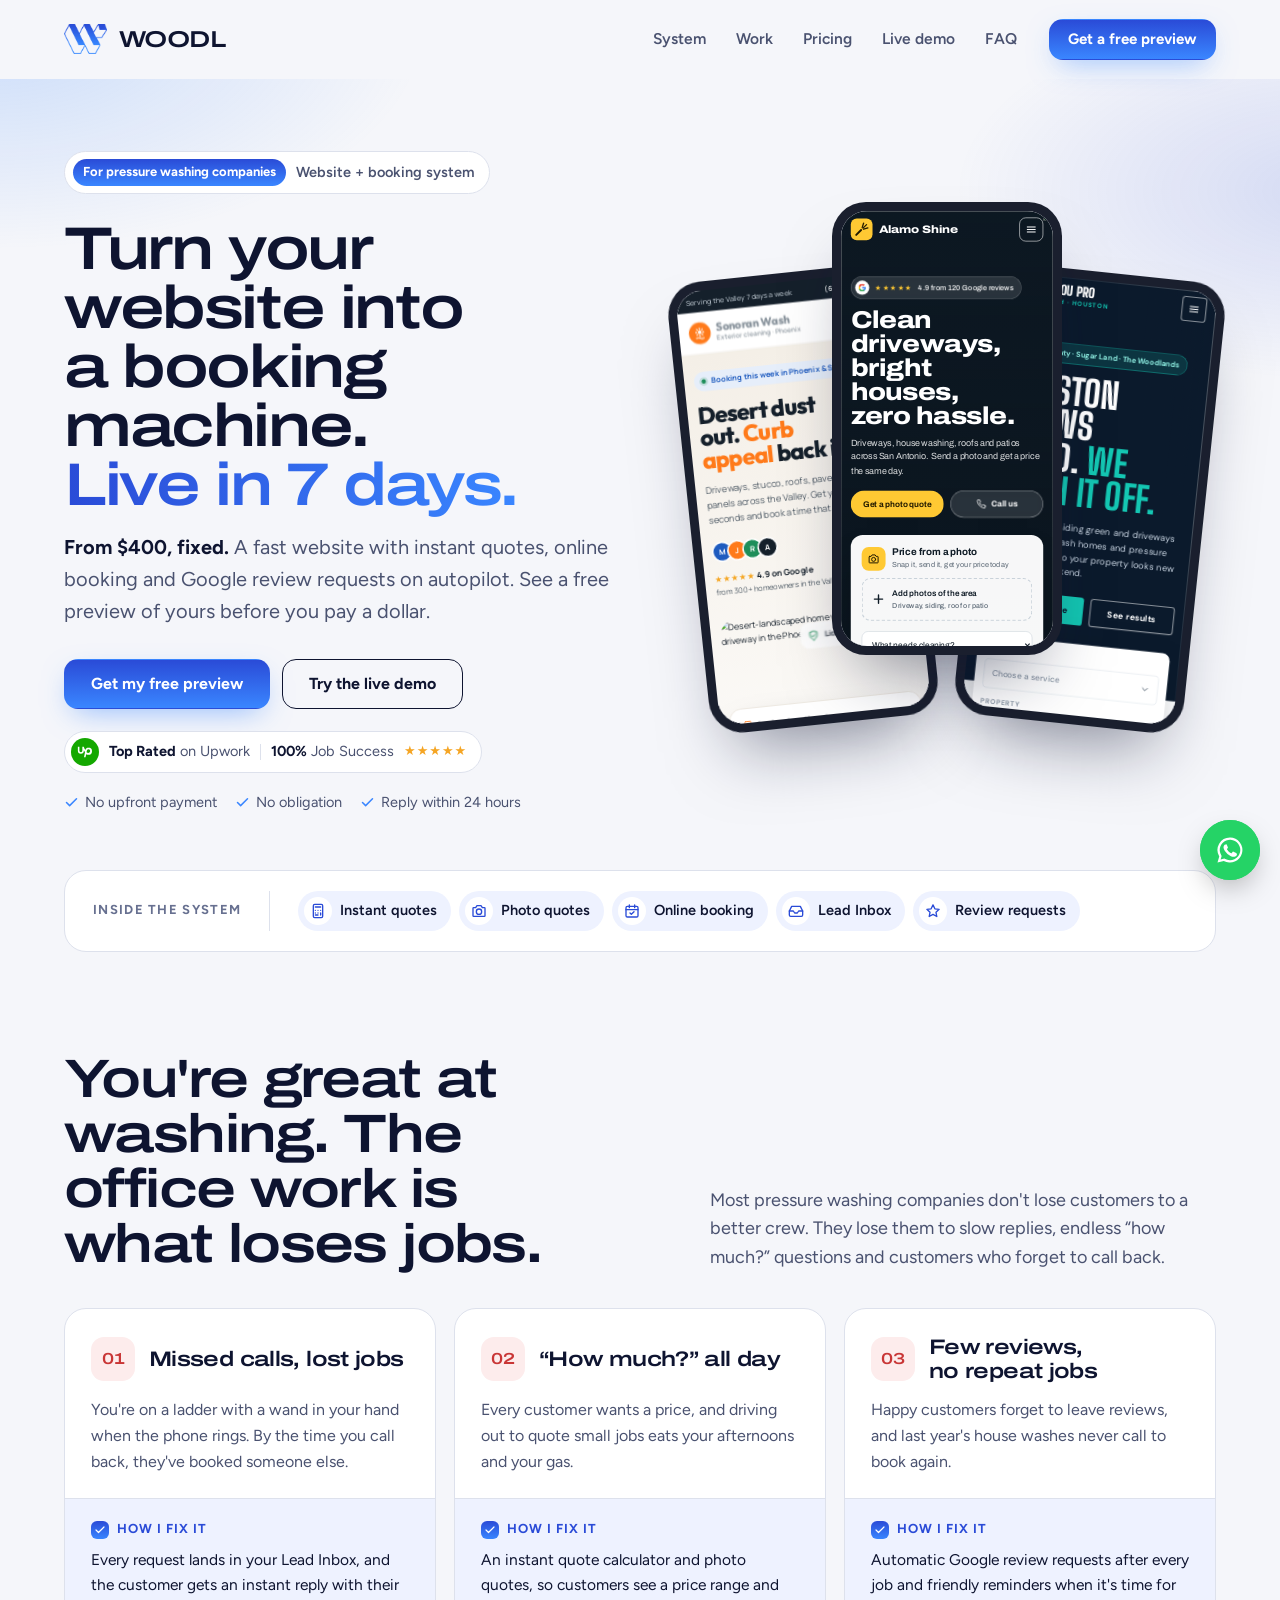
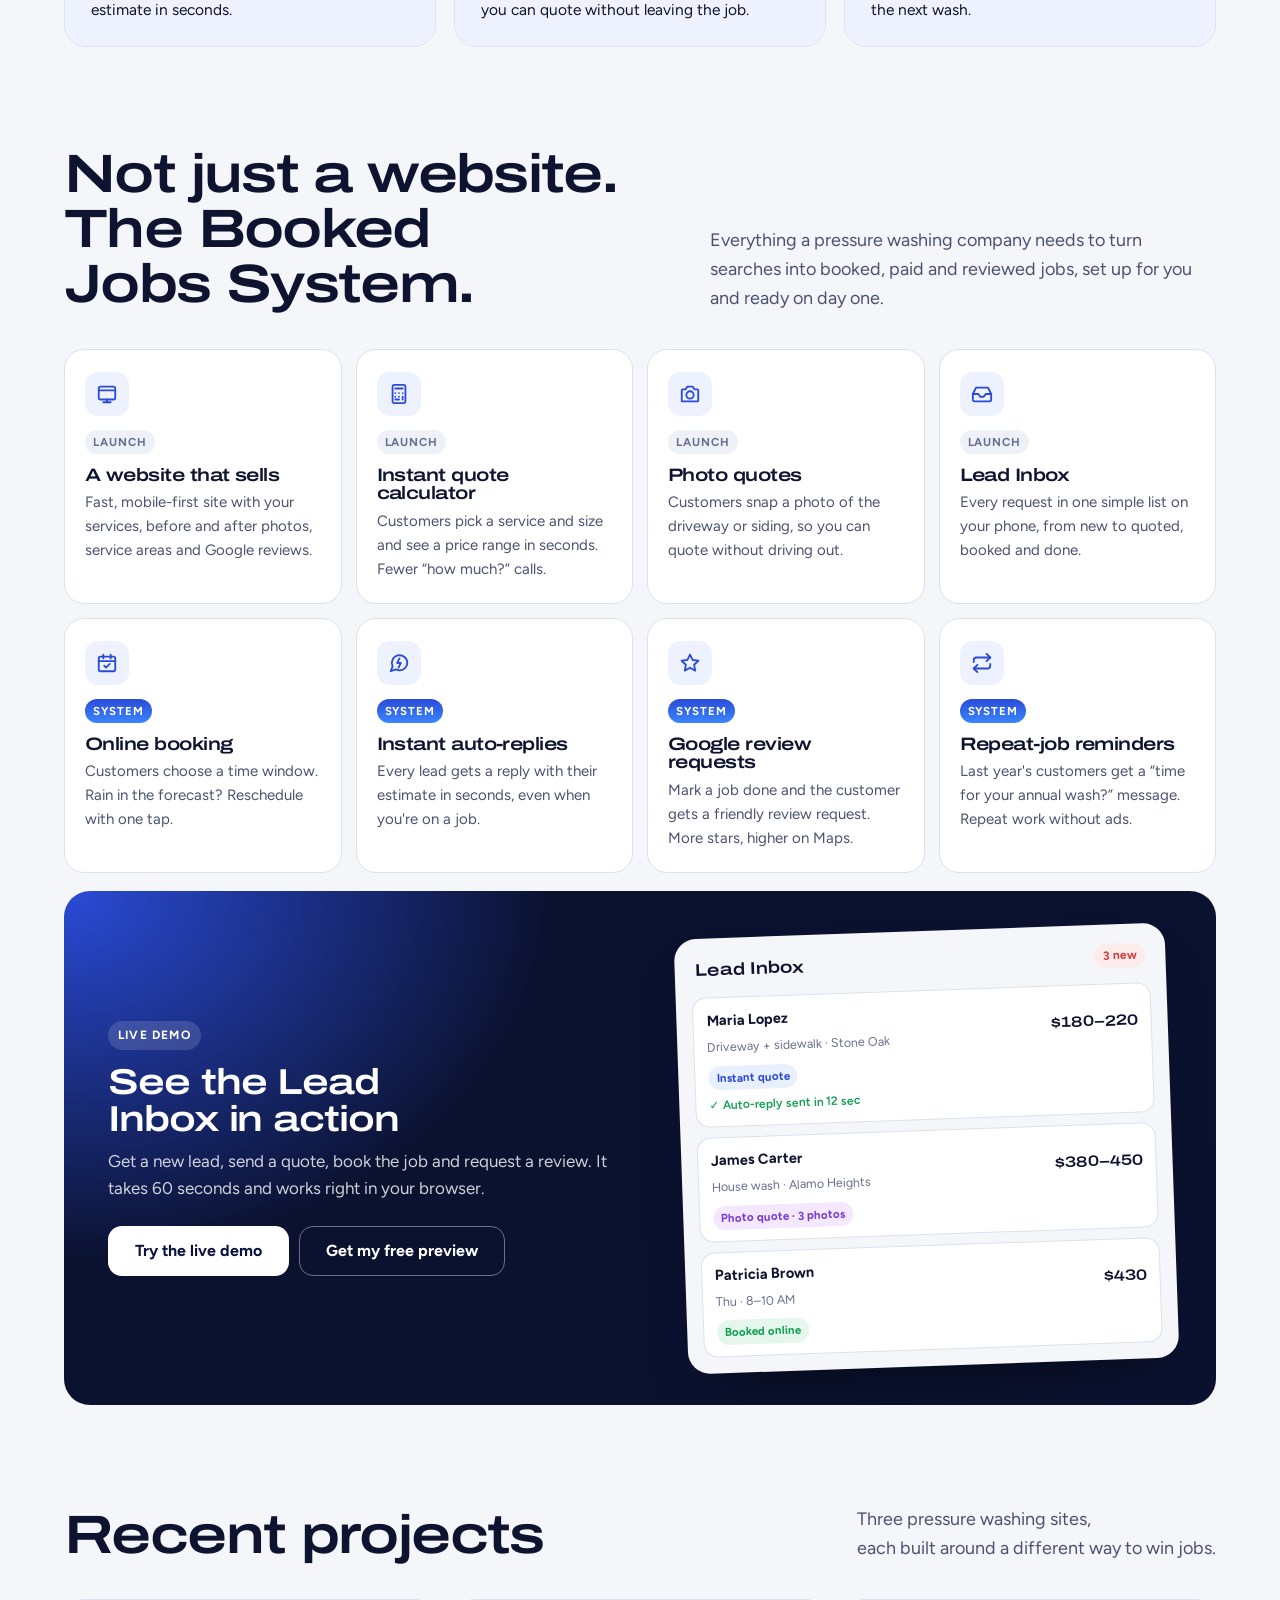
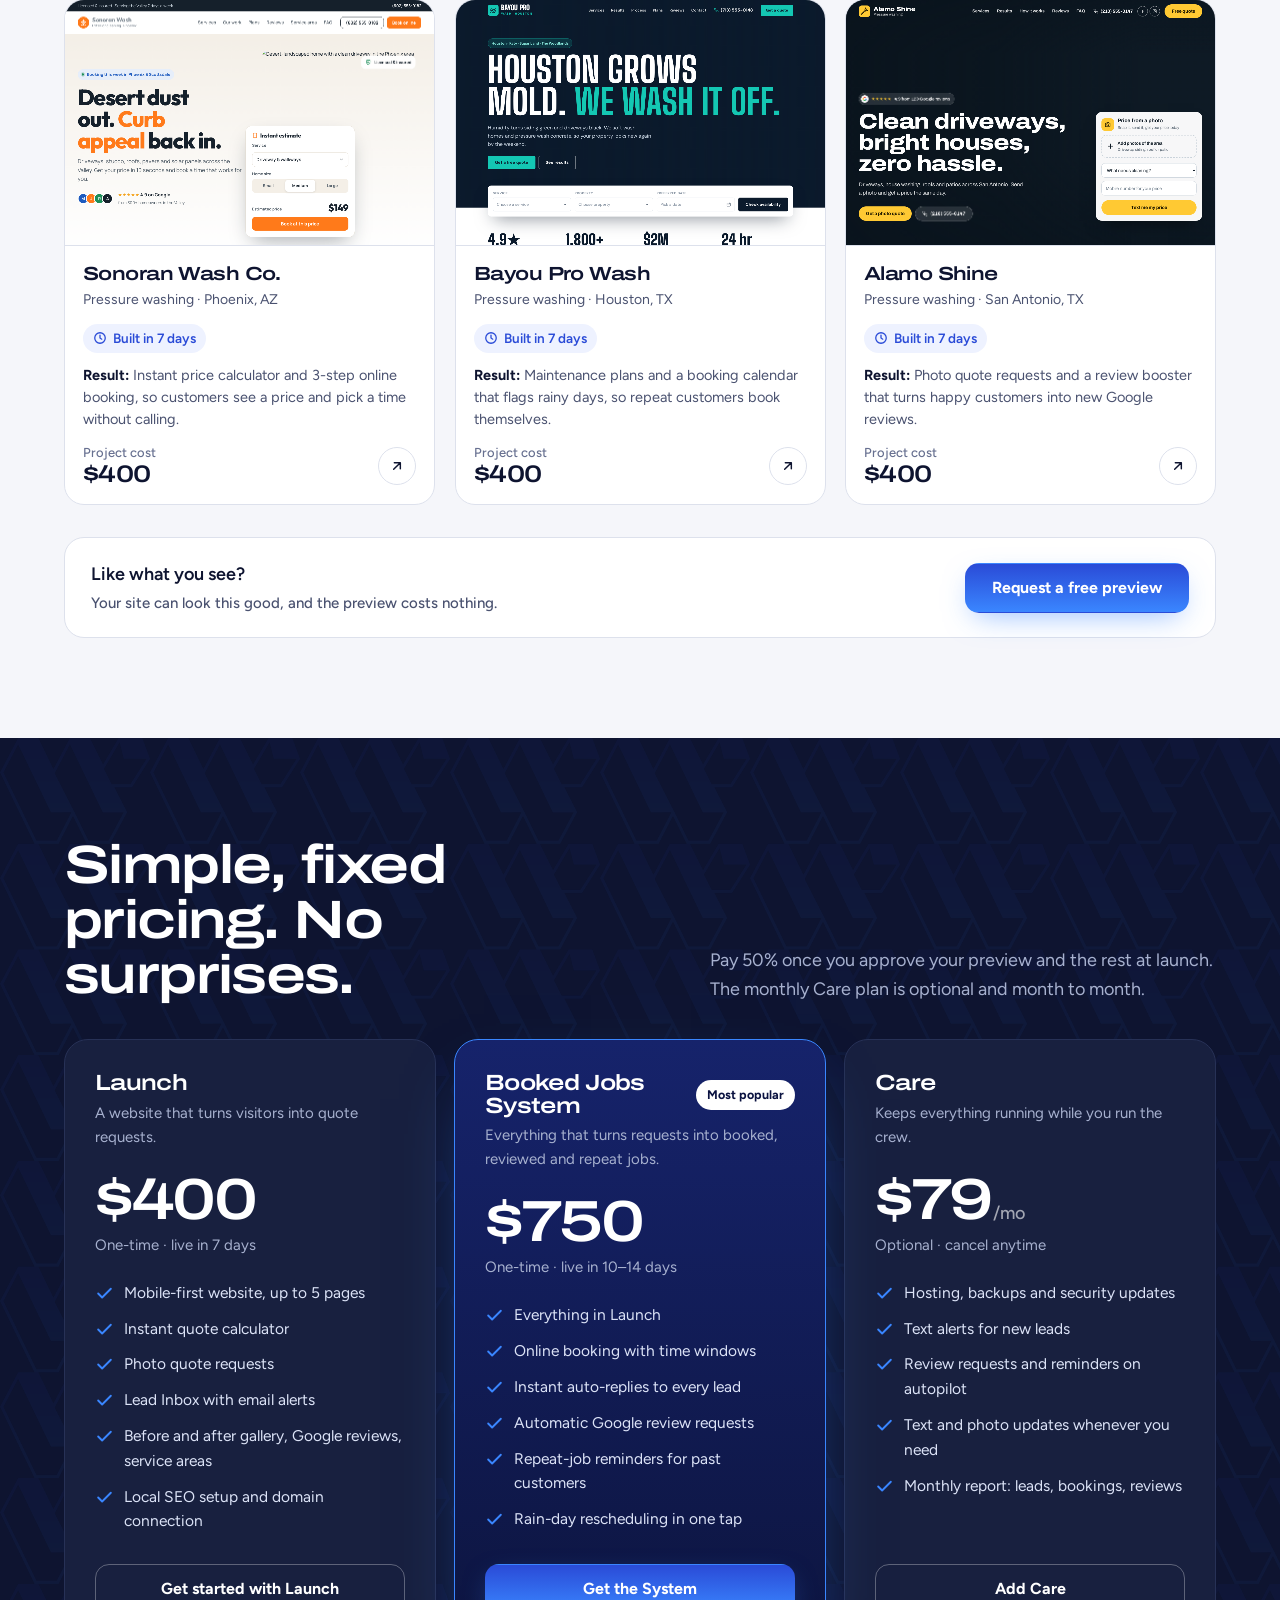
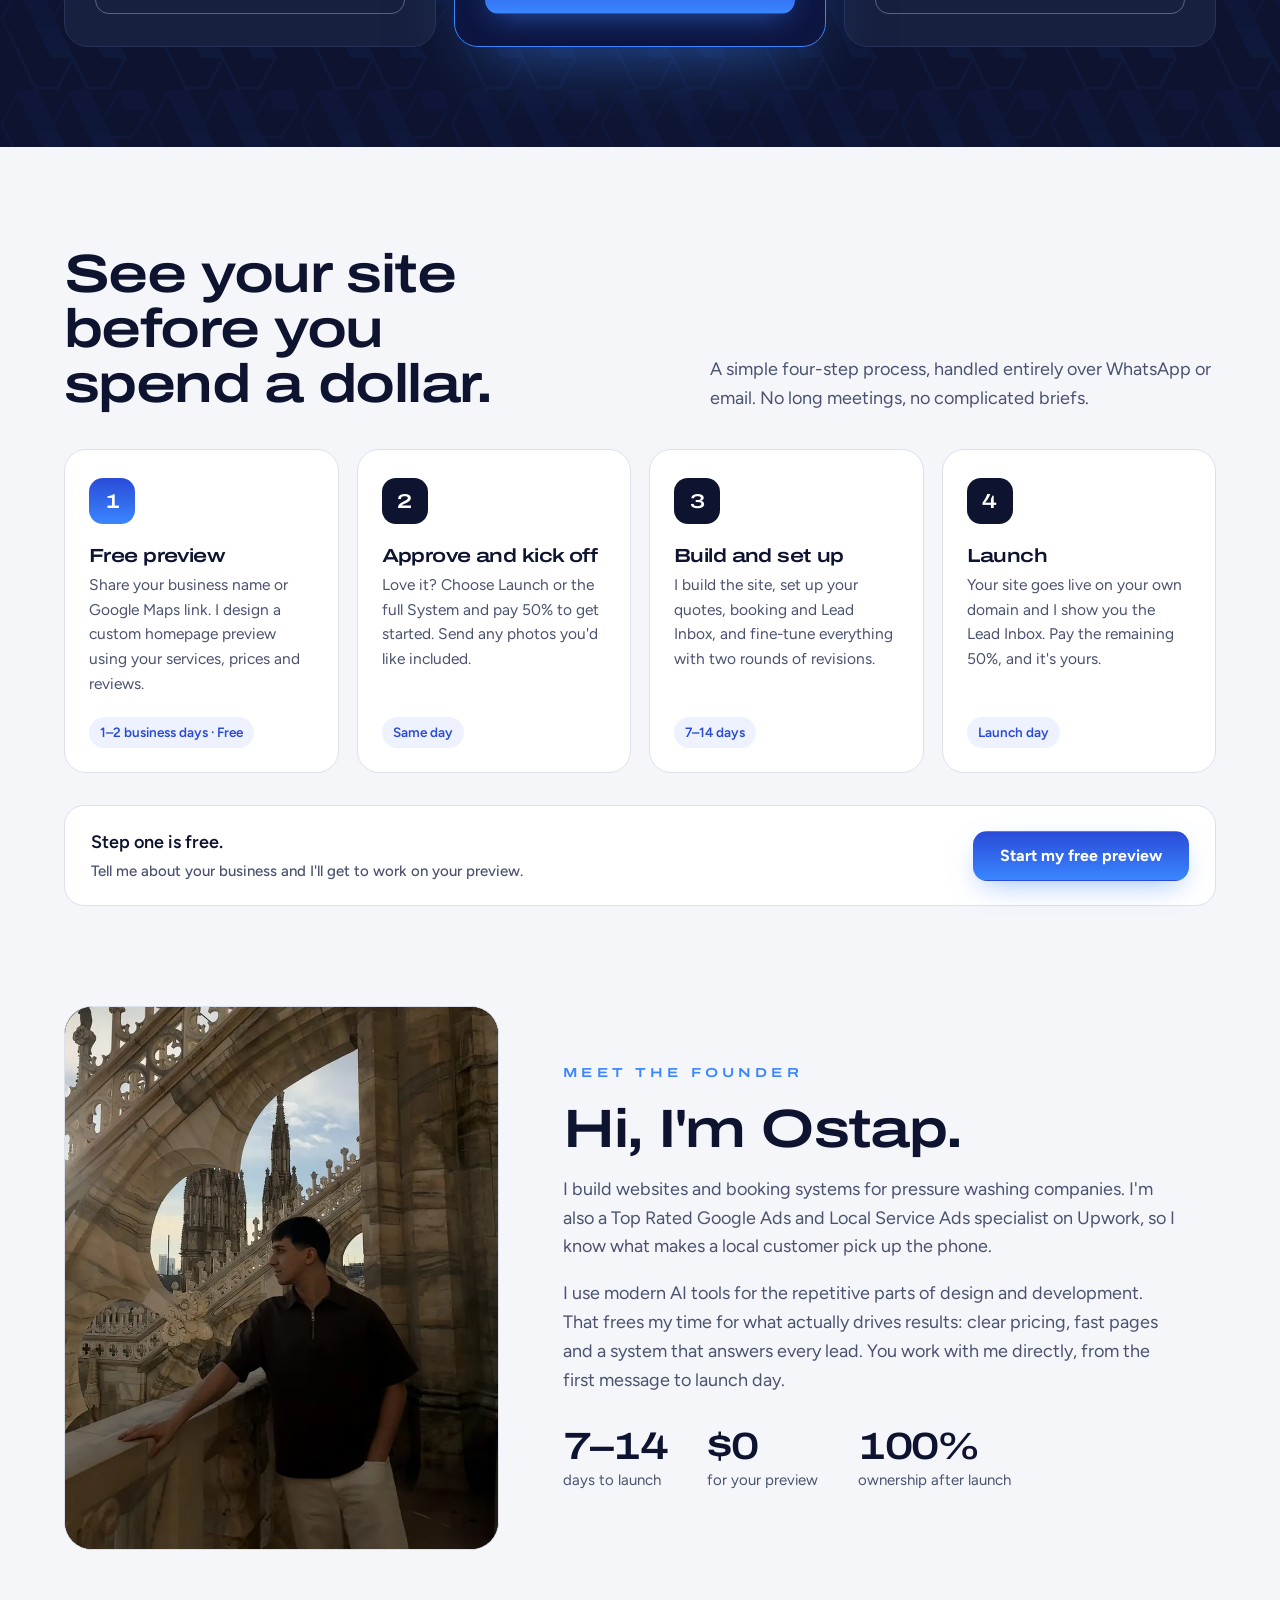
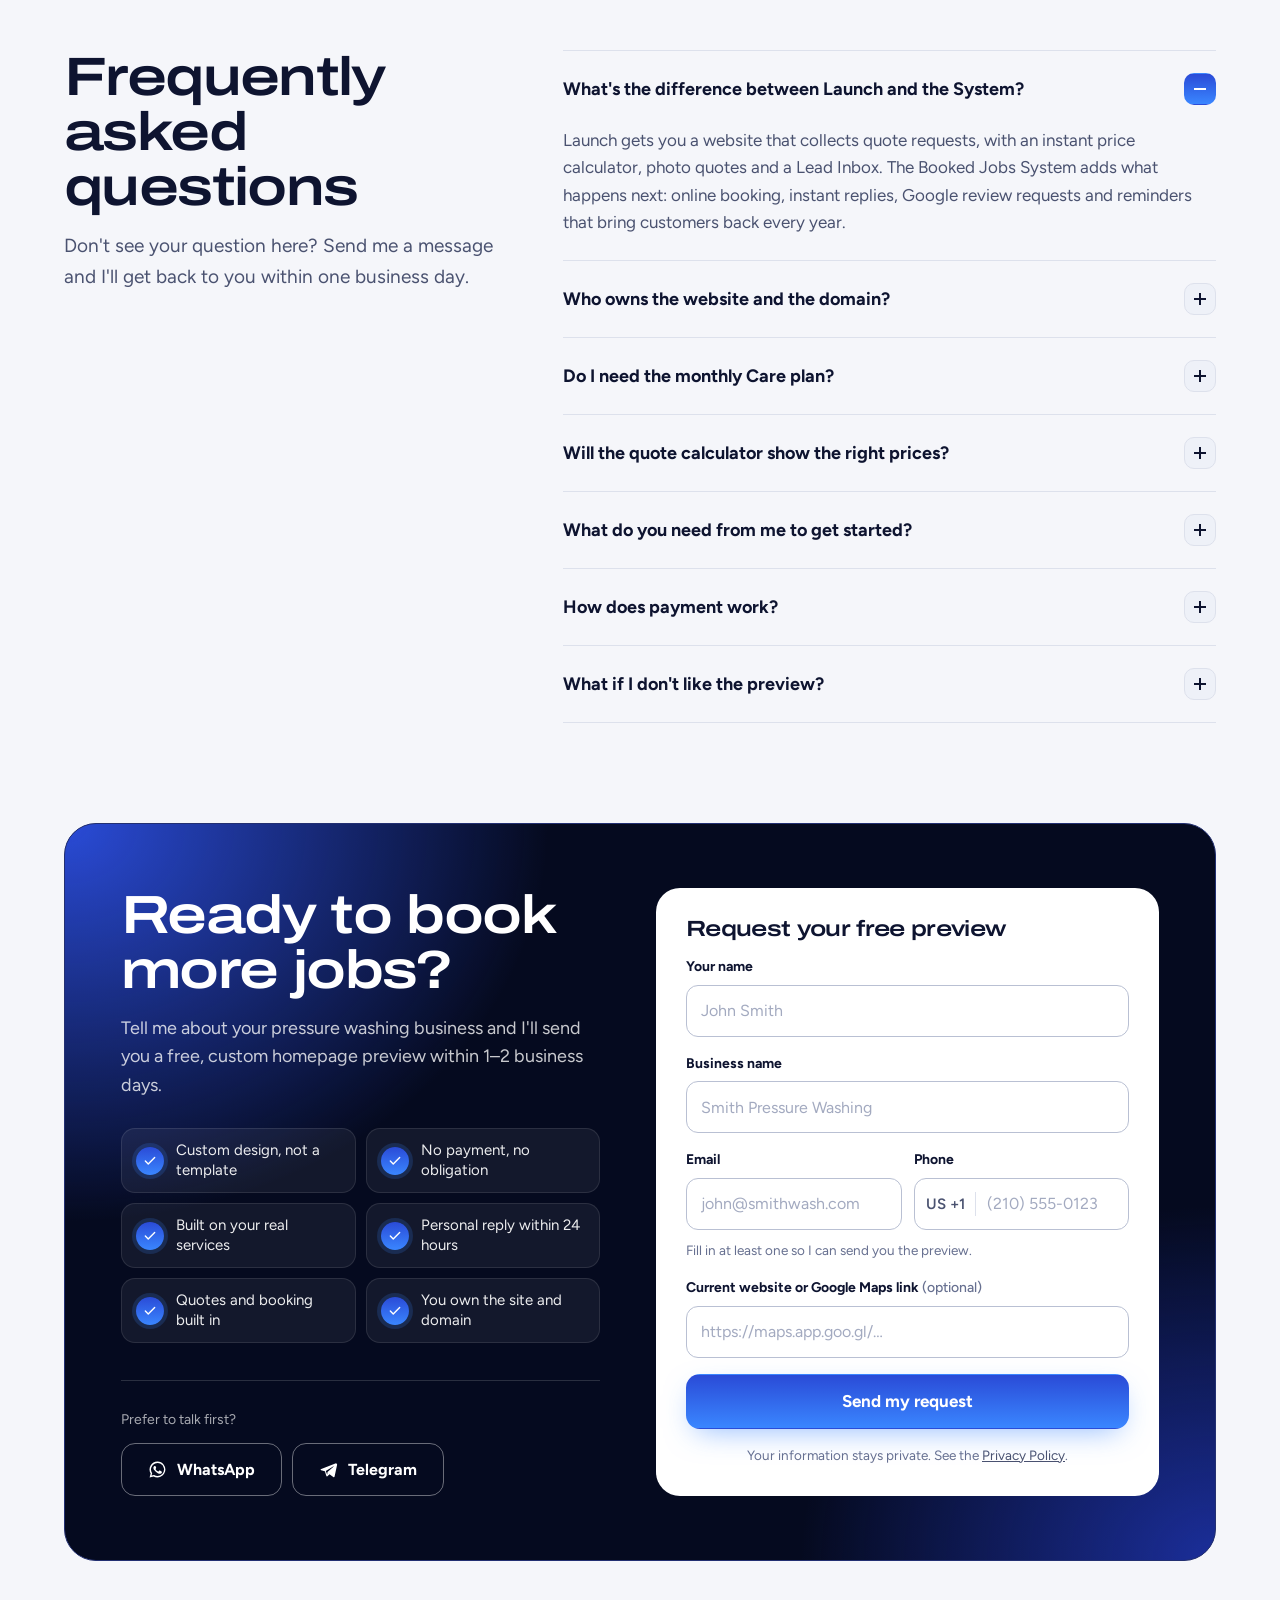
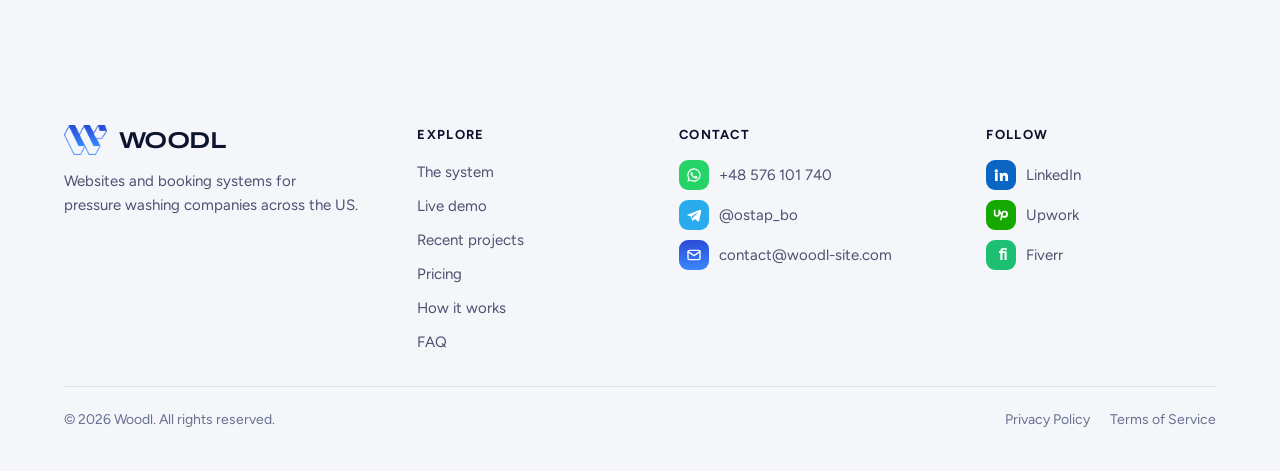
==== commit ace0e2b4: "Add files via upload" ====
--- a/index.html
+++ b/index.html
@@ -3,21 +3,21 @@
 <head>
 <meta charset="utf-8">
 <meta name="viewport" content="width=device-width, initial-scale=1, viewport-fit=cover">
-<title>Woodl | Professional Websites for Local Service Businesses</title>
-<meta name="description" content="Professional, mobile-first websites for local service businesses across the US. Fixed pricing from $250, live in 5 days. Get a free custom preview before you pay.">
+<title>Woodl | Websites & Booking Systems for Pressure Washing Companies</title>
+<meta name="description" content="Websites with instant quotes, online booking and automatic Google review requests for pressure washing companies in the US. From $400, live in 7 days. Free preview first.">
 <link rel="icon" type="image/png" href="favicon.png">
 <link rel="canonical" href="https://woodl-site.com/">
 <meta property="og:type" content="website">
 <meta property="og:url" content="https://woodl-site.com/">
-<meta property="og:title" content="Woodl | Professional Websites for Local Service Businesses">
-<meta property="og:description" content="Fixed pricing from $250, live in 5 days. Get a free custom preview of your new website before you pay.">
+<meta property="og:title" content="Woodl | Websites & Booking Systems for Pressure Washing Companies">
+<meta property="og:description" content="Instant quotes, online booking and Google reviews on autopilot. From $400, live in 7 days. Free preview first.">
 <meta property="og:image" content="https://woodl-site.com/og.png">
 <meta property="og:image:width" content="1200">
 <meta property="og:image:height" content="630">
 <meta name="twitter:card" content="summary_large_image">
 <meta name="theme-color" content="#2A4BD7">
 <link rel="apple-touch-icon" href="apple-touch-icon.png">
-<script type="application/ld+json">{"@context":"https://schema.org","@type":"ProfessionalService","name":"Woodl","url":"https://woodl-site.com/","image":"https://woodl-site.com/og.png","logo":"https://woodl-site.com/logo.png","description":"Professional, mobile-first websites, lead systems and AI automation for local service businesses in the US.","email":"contact@woodl-site.com","founder":{"@type":"Person","name":"Ostap Bodnar"},"areaServed":"US","priceRange":"$250–$600","sameAs":["https://www.linkedin.com/in/ostap-bodnar-171147275","https://www.upwork.com/freelancers/~01e0c89dbdc64d0663","https://www.fiverr.com/ostap_bo"]}</script>
+<script type="application/ld+json">{"@context":"https://schema.org","@type":"ProfessionalService","name":"Woodl","url":"https://woodl-site.com/","image":"https://woodl-site.com/og.png","logo":"https://woodl-site.com/logo.png","description":"Websites with instant quotes, online booking, a lead inbox and automatic Google review requests for pressure washing companies in the US.","email":"contact@woodl-site.com","founder":{"@type":"Person","name":"Ostap Bodnar"},"areaServed":"US","priceRange":"$400–$750","sameAs":["https://www.linkedin.com/in/ostap-bodnar-171147275","https://www.upwork.com/freelancers/~01e0c89dbdc64d0663","https://www.fiverr.com/ostap_bo"]}</script>
 <link rel="preload" href="archivo-600-wide.woff2" as="font" type="font/woff2" crossorigin>
 <link rel="preload" href="figtree.woff2" as="font" type="font/woff2" crossorigin>
 <script>document.documentElement.classList.add('js');</script>
@@ -201,7 +201,7 @@
   .leadin p span{display:block;font-size:15px;font-weight:500;color:var(--text-2);margin-top:2px;}
 
   /* 5. work */
-  .work-grid{display:grid;grid-template-columns:repeat(4,1fr);gap:18px;}
+  .work-grid{display:grid;grid-template-columns:repeat(3,1fr);gap:20px;}
   .wcard{display:flex;flex-direction:column;text-decoration:none;color:inherit;background:var(--surface);border:1px solid var(--line);border-radius:20px;overflow:hidden;transition:transform .5s cubic-bezier(.22,.61,.36,1),box-shadow .5s cubic-bezier(.22,.61,.36,1),border-color .5s cubic-bezier(.22,.61,.36,1);will-change:transform;}
   .wcard:hover{transform:translateY(-6px);box-shadow:0 34px 60px -34px rgba(42,75,215,.5);border-color:#C9D3F5;}
   .wcard .frame{aspect-ratio:3/2;border-bottom:1px solid var(--line);}
@@ -219,6 +219,37 @@
   .wcard:hover .go{background-color:var(--blue);border-color:var(--blue);color:#fff;transform:rotate(45deg);}
   .go svg{width:16px;height:16px;}
 
+  /* the system */
+  .sys-grid{display:grid;grid-template-columns:repeat(4,1fr);gap:14px;}
+  .mod{background:var(--surface);border:1px solid var(--line);border-radius:20px;padding:22px 20px;display:flex;flex-direction:column;}
+  .mod i{width:44px;height:44px;border-radius:13px;background:var(--tint);color:var(--blue);display:flex;align-items:center;justify-content:center;}
+  .mod i svg{width:22px;height:22px;}
+  .mod .lvl{align-self:flex-start;margin-top:14px;font-size:11.5px;font-weight:700;text-transform:uppercase;letter-spacing:.08em;color:var(--text-3);background:var(--surface-2);padding:3px 8px;border-radius:999px;}
+  .mod .lvl.sys{background:var(--grad);color:#fff;}
+  .mod h3{font-size:18px;margin:12px 0 6px;}
+  .mod p{margin:0;color:var(--text-2);font-size:15px;}
+  .demo-card{margin-top:18px;display:grid;grid-template-columns:1.1fr 1fr;gap:32px;align-items:center;background:radial-gradient(ellipse 70% 120% at 0% 0%, #2A4BD7 0%, transparent 60%), #0B1230;color:#fff;border-radius:26px;padding:40px 44px;overflow:hidden;}
+  .demo-tag{display:inline-block;font-size:12px;font-weight:700;text-transform:uppercase;letter-spacing:.1em;background:rgba(255,255,255,.14);padding:5px 10px;border-radius:999px;}
+  .demo-txt h3{font-size:clamp(26px,3vw,36px);margin:14px 0 10px;}
+  .demo-txt p{margin:0;color:rgba(255,255,255,.8);font-size:17px;max-width:30em;}
+  .demo-btns{display:flex;gap:10px;flex-wrap:wrap;margin-top:24px;}
+  .btn-white{background:#fff;color:#0A1240;}
+  .btn-white:hover{transform:translateY(-2px);box-shadow:0 14px 28px -14px rgba(0,0,0,.6);}
+  .demo-mock{display:grid;gap:10px;text-decoration:none;color:var(--text);background:#F5F6FA;border-radius:22px;padding:16px;box-shadow:0 30px 60px -30px rgba(0,0,0,.6);transform:rotate(-2deg);transition:transform .5s var(--ease, cubic-bezier(.22,.61,.36,1));}
+  .demo-mock:hover{transform:rotate(0deg) translateY(-4px);}
+  .dm-bar{display:flex;justify-content:space-between;align-items:center;padding:2px 4px 4px;}
+  .dm-bar b{font-family:var(--display);font-size:17px;}
+  .dm-bar span{font-size:12px;font-weight:700;background:#FDECEC;color:#D63B3B;padding:3px 9px;border-radius:999px;}
+  .dm-card{background:#fff;border:1px solid var(--line);border-radius:14px;padding:11px 13px;display:grid;grid-template-columns:1fr auto;gap:6px 10px;align-items:center;}
+  .dm-card b{display:block;font-size:14.5px;}
+  .dm-card small{font-size:12.5px;color:var(--text-3);}
+  .dm-card em{font-style:normal;font-family:var(--display);font-size:15px;}
+  .dm-tag{justify-self:start;font-size:11.5px;font-weight:700;padding:3px 8px;border-radius:999px;grid-column:1 / -1;}
+  .dm-tag.q{background:#E8F0FF;color:#2A4BD7;}
+  .dm-tag.p{background:#F3E8FF;color:#7A3BD0;}
+  .dm-tag.b{background:#E5F6EC;color:#12A150;}
+  .dm-ok{grid-column:1 / -1;font-size:12px;color:#12A150;font-weight:600;}
+  .price .per{font-family:var(--body);font-size:18px;font-weight:500;opacity:.6;letter-spacing:0;margin-left:2px;}
   /* 6. pricing */
   .pricing{--surface:#18203F;--surface-2:#1E2850;--line:#273156;--text:#FFFFFF;--text-2:#A7B1CF;background:#0E1430;color:#fff;overflow:hidden;}
   .pricing::before{content:"";position:absolute;inset:0;background-image:url("logo.png");background-size:150px auto;background-repeat:repeat;opacity:.05;pointer-events:none;}
@@ -229,7 +260,7 @@
   .plan-top{display:flex;justify-content:space-between;align-items:center;gap:12px;}
   .plan h3{font-size:22px;}
   .plan-desc{font-size:15px;color:var(--text-2);margin:6px 0 0;min-height:3em;}
-  .badge{font-size:12.5px;font-weight:700;background:#fff;color:#0A1240;padding:5px 11px;border-radius:999px;}
+  .badge{white-space:nowrap;flex:none;font-size:12.5px;font-weight:700;background:#fff;color:#0A1240;padding:5px 11px;border-radius:999px;}
   .price{font-family:var(--display);font-variation-settings:"wdth" 125;font-weight:600;font-size:58px;letter-spacing:-.04em;line-height:1;margin:22px 0 4px;}
   .days{font-size:15px;color:var(--text-2);margin-bottom:24px;}
   .plan ul{list-style:none;padding:0;margin:0 0 30px;display:grid;gap:11px;flex:1;align-content:start;}
@@ -428,6 +459,9 @@
     .plans{grid-template-columns:1fr;max-width:640px;margin:0 auto;}
     .care{max-width:640px;margin-left:auto;margin-right:auto;}
     .t-grid{grid-template-columns:1fr 1fr;}
+    .sys-grid{grid-template-columns:1fr 1fr;}
+    .demo-card{grid-template-columns:1fr;padding:32px 28px;}
+    .demo-mock{transform:none;max-width:460px;}
     .steps{grid-template-columns:1fr 1fr;}
     .about,.cta,.faq-wrap{grid-template-columns:1fr;gap:40px;}
     .avatar{max-width:440px;}
@@ -464,6 +498,13 @@
     .wcard{scroll-snap-align:start;}
     .wcard:hover{transform:none;}
     .t-grid,.steps{grid-template-columns:1fr;}
+    .sys-grid{grid-template-columns:1fr 1fr;gap:10px;}
+    .mod{padding:16px 14px;border-radius:16px;}
+    .mod i{width:38px;height:38px;}
+    .mod h3{font-size:16px;}
+    .mod p{font-size:14px;}
+    .demo-card{padding:26px 20px;border-radius:22px;}
+    .demo-btns .btn{flex:1;}
     .ps-h{padding:22px 22px 0;}
     .ps-p{padding:12px 22px 20px;}
     .ps-fix{padding:18px 22px 20px;}
@@ -500,6 +541,14 @@
   <symbol id="s-upwork" viewBox="0 0 24 24"><path fill="currentColor" d="M17.1 13.4c-1 0-2-.4-2.8-1.1l.2-1.1v-.1c.2-1.2.9-3.2 2.6-3.2a2.7 2.7 0 0 1 0 5.5zm0-8.2c-2.2 0-3.9 1.4-4.6 3.8-1-1.6-1.8-3.4-2.3-5H8v6.2a2.2 2.2 0 0 1-4.4 0V4H1.3v6.2a4.5 4.5 0 0 0 9 0v-1c.5 1 1 1.9 1.7 2.8L10.5 20h2.3l1-4.7c.9.6 2 .9 3.2.9a5.5 5.5 0 0 0 0-11z"/></symbol>
   <symbol id="s-fiverr" viewBox="0 0 24 24"><path fill="currentColor" d="M14.2 6.4V5.6c0-.9.6-1.4 1.5-1.4h1.1V1.5h-1.5c-2.8 0-4.3 1.6-4.3 4.2v.7H9v2.7h2v10.4h3.2V9.1h3.1v10.4h3.2V6.4zM18.9 1.2a1.8 1.8 0 1 0 0 3.6 1.8 1.8 0 0 0 0-3.6z"/></symbol>
   <symbol id="s-instagram" viewBox="0 0 24 24"><g fill="none" stroke="currentColor" stroke-width="2"><rect x="3" y="3" width="18" height="18" rx="5"/><circle cx="12" cy="12" r="4"/></g><circle cx="17.5" cy="6.5" r="1.2" fill="currentColor"/></symbol>
+  <symbol id="m-web" viewBox="0 0 24 24"><g fill="none" stroke="currentColor" stroke-width="2" stroke-linecap="round" stroke-linejoin="round"><rect x="3" y="4" width="18" height="14" rx="2"/><path d="M3 8h18M8 21h8M12 18v3"/></g></symbol>
+  <symbol id="m-quote" viewBox="0 0 24 24"><g fill="none" stroke="currentColor" stroke-width="2" stroke-linecap="round" stroke-linejoin="round"><rect x="5" y="2" width="14" height="20" rx="2"/><path d="M8 6h8M8 11h.01M12 11h.01M16 11h.01M8 15h.01M12 15h.01M16 15v3M8 18h4"/></g></symbol>
+  <symbol id="m-photo" viewBox="0 0 24 24"><g fill="none" stroke="currentColor" stroke-width="2" stroke-linecap="round" stroke-linejoin="round"><path d="M4 7h3l2-3h6l2 3h3a1 1 0 0 1 1 1v11a1 1 0 0 1-1 1H4a1 1 0 0 1-1-1V8a1 1 0 0 1 1-1z"/><circle cx="12" cy="13" r="4"/></g></symbol>
+  <symbol id="m-book" viewBox="0 0 24 24"><g fill="none" stroke="currentColor" stroke-width="2" stroke-linecap="round" stroke-linejoin="round"><rect x="3" y="5" width="18" height="16" rx="2"/><path d="M16 3v4M8 3v4M3 10h18M9 15l2 2 4-4"/></g></symbol>
+  <symbol id="m-inbox" viewBox="0 0 24 24"><g fill="none" stroke="currentColor" stroke-width="2" stroke-linecap="round" stroke-linejoin="round"><path d="M22 12h-6l-2 3h-4l-2-3H2"/><path d="M5.5 5h13L22 12v6a2 2 0 0 1-2 2H4a2 2 0 0 1-2-2v-6z"/></g></symbol>
+  <symbol id="m-reply" viewBox="0 0 24 24"><g fill="none" stroke="currentColor" stroke-width="2" stroke-linecap="round" stroke-linejoin="round"><path d="M21 11.5a8.4 8.4 0 0 1-12.4 7.4L3 21l2-5.5A8.4 8.4 0 1 1 21 11.5z"/><path d="M12.5 7 10 12h4l-2.5 5"/></g></symbol>
+  <symbol id="m-star" viewBox="0 0 24 24"><path fill="none" stroke="currentColor" stroke-width="2" stroke-linejoin="round" d="M12 2.8l2.8 5.9 6.4.8-4.7 4.4 1.2 6.4L12 17.1l-5.7 3.2 1.2-6.4-4.7-4.4 6.4-.8z"/></symbol>
+  <symbol id="m-repeat" viewBox="0 0 24 24"><g fill="none" stroke="currentColor" stroke-width="2" stroke-linecap="round" stroke-linejoin="round"><path d="M17 2l4 4-4 4"/><path d="M3 11V9a3 3 0 0 1 3-3h15M7 22l-4-4 4-4"/><path d="M21 13v2a3 3 0 0 1-3 3H3"/></g></symbol>
   <symbol id="i-x" viewBox="0 0 24 24"><path fill="none" stroke="currentColor" stroke-width="2" stroke-linecap="round" d="M6 6l12 12M18 6 6 18"/></symbol>
   <symbol id="n-wash" viewBox="0 0 24 24"><g fill="none" stroke="currentColor" stroke-width="2" stroke-linecap="round" stroke-linejoin="round"><path d="M12 3s6 6.5 6 11a6 6 0 0 1-12 0c0-4.5 6-11 6-11z"/><path d="M9.5 14.5a2.5 2.5 0 0 0 2.5 2.5"/></g></symbol>
   <symbol id="n-clean" viewBox="0 0 24 24"><g fill="none" stroke="currentColor" stroke-width="2" stroke-linecap="round" stroke-linejoin="round"><path d="M12 3l1.8 4.7L18.5 9.5l-4.7 1.8L12 16l-1.8-4.7L5.5 9.5l4.7-1.8z"/><path d="M19 15l.8 2.2L22 18l-2.2.8L19 21l-.8-2.2L16 18l2.2-.8z"/></g></symbol>
@@ -513,7 +562,7 @@
   <div class="wrap header-in">
     <a class="logo" href="#top" data-logo aria-label="Woodl home"></a>
     <nav class="menu" aria-label="Main">
-      <a href="#work">Work</a><a href="#pricing">Pricing</a><a href="#process">Process</a><a href="#faq">FAQ</a>
+      <a href="#system">System</a><a href="#work">Work</a><a href="#pricing">Pricing</a><a href="demo/">Live demo</a><a href="#faq">FAQ</a>
     </nav>
     <button class="btn btn-main" type="button" data-open-form>Get a free preview</button>
     <button class="burger" id="burger" aria-label="Open menu" aria-expanded="false"><svg viewBox="0 0 24 24" fill="none" stroke="currentColor" stroke-width="2" stroke-linecap="round"><path d="M4 7h16M4 12h16M4 17h16"/></svg></button>
@@ -525,7 +574,7 @@
     <a class="logo" href="#top" data-logo></a>
     <button class="burger" id="drawerClose" aria-label="Close menu"><svg><use href="#i-x"/></svg></button>
   </div>
-  <nav><a href="#work">Work</a><a href="#pricing">Pricing</a><a href="#process">Process</a><a href="#faq">FAQ</a></nav>
+  <nav><a href="#system">System</a><a href="#work">Work</a><a href="#pricing">Pricing</a><a href="demo/">Live demo</a><a href="#faq">FAQ</a></nav>
   <button class="btn btn-main" type="button" data-open-form>Get a free preview</button>
 </div>
 
@@ -534,12 +583,12 @@
   <section class="hero">
     <div class="wrap">
       <div class="hero-in">
-        <span class="pill"><b>Free preview</b>See your new site before you pay</span>
-        <h1>Professional websites for local service businesses. <em>Live in 5 days.</em></h1>
-        <p class="lede"><b>Fixed pricing from $250.</b> I design a free, custom preview of your new homepage first, so you know exactly what you're getting before you spend a dollar.</p>
+        <span class="pill"><b>For pressure washing companies</b>Website + booking system</span>
+        <h1>Turn your website into a booking machine. <em>Live in 7 days.</em></h1>
+        <p class="lede"><b>From $400, fixed.</b> A fast website with instant quotes, online booking and Google review requests on autopilot. See a free preview of yours before you pay a dollar.</p>
         <div class="hero-ctas">
           <button class="btn btn-main" type="button" data-open-form>Get my free preview</button>
-          <a class="btn btn-line" href="#pricing">View pricing</a>
+          <a class="btn btn-line" href="demo/">Try the live demo</a>
         </div>
         <a class="upw" href="https://www.upwork.com/freelancers/~01e0c89dbdc64d0663" target="_blank" rel="noopener"><i><svg><use href="#s-upwork"/></svg></i><span><b>Top Rated</b> on Upwork</span><span class="sep"></span><span><b>100%</b> Job Success</span><span class="stars" aria-hidden="true">★★★★★</span></a>
         <div class="micro"><span><svg><use href="#i-check"/></svg>No upfront payment</span><span><svg><use href="#i-check"/></svg>No obligation</span><span><svg><use href="#i-check"/></svg>Reply within 24 hours</span></div>
@@ -552,19 +601,18 @@
     </div>
   </section>
 
-  <!-- 3. BUILT FOR -->
-  <section class="trust" aria-label="Who I work with">
+  <!-- 3. WHAT'S INSIDE (strip) -->
+  <section class="trust" aria-label="What's included">
     <div class="wrap">
       <div class="trust-in">
-        <span class="trust-lbl">Built for</span>
+        <span class="trust-lbl">Inside the system</span>
         <div class="niches">
-          <span class="niche"><i><svg><use href="#n-wash"/></svg></i>Pressure washing</span>
-          <span class="niche"><i><svg><use href="#n-clean"/></svg></i>House cleaning</span>
-          <span class="niche"><i><svg><use href="#n-lawn"/></svg></i>Lawn care</span>
-          <span class="niche"><i><svg><use href="#n-roof"/></svg></i>Roofing</span>
-          <span class="niche"><i><svg><use href="#n-hvac"/></svg></i>HVAC</span>
+          <span class="niche"><i><svg><use href="#m-quote"/></svg></i>Instant quotes</span>
+          <span class="niche"><i><svg><use href="#m-photo"/></svg></i>Photo quotes</span>
+          <span class="niche"><i><svg><use href="#m-book"/></svg></i>Online booking</span>
+          <span class="niche"><i><svg><use href="#m-inbox"/></svg></i>Lead Inbox</span>
+          <span class="niche"><i><svg><use href="#m-star"/></svg></i>Review requests</span>
         </div>
-        <div class="terms"><span><svg><use href="#i-check"/></svg>Fixed price</span><span><svg><use href="#i-check"/></svg>50% to start</span></div>
       </div>
     </div>
   </section>
@@ -573,35 +621,69 @@
   <section>
     <div class="wrap">
       <div class="sec-head">
-        <h2>Your next customer is searching right now. Can they find you?</h2>
-        <p>Homeowners look for local services on their phones and decide in seconds. If your business is hard to find or hard to contact, the job goes to the next company on the list.</p>
+        <h2>You're great at washing. The office work is what loses jobs.</h2>
+        <p>Most pressure washing companies don't lose customers to a better crew. They lose them to slow replies, endless “how much?” questions and customers who forget to call back.</p>
       </div>
       <div class="ps-grid">
         <div class="ps">
-          <div class="ps-h"><span class="n">01</span><h3>Invisible on Google</h3></div>
-          <p class="ps-p">Without a real website, Google has little reason to show your business. Competitors who have one get the calls.</p>
-          <div class="ps-fix"><b><svg><use href="#i-check"/></svg>How I fix it</b><p>A fast, search-ready site built around your services, service area and reviews, linked to your Google Business Profile.</p></div>
+          <div class="ps-h"><span class="n">01</span><h3>Missed calls, lost jobs</h3></div>
+          <p class="ps-p">You're on a ladder with a wand in your hand when the phone rings. By the time you call back, they've booked someone else.</p>
+          <div class="ps-fix"><b><svg><use href="#i-check"/></svg>How I fix it</b><p>Every request lands in your Lead Inbox, and the customer gets an instant reply with their estimate in seconds.</p></div>
         </div>
         <div class="ps">
-          <div class="ps-h"><span class="n">02</span><h3>Losing mobile visitors</h3></div>
-          <p class="ps-p">Tiny text, slow pages and a phone number buried at the bottom. Most visitors leave before they ever reach out.</p>
-          <div class="ps-fix"><b><svg><use href="#i-check"/></svg>How I fix it</b><p>Mobile-first design with tap-to-call, clear pricing and a quote form that takes less than a minute.</p></div>
+          <div class="ps-h"><span class="n">02</span><h3>“How much?” all day</h3></div>
+          <p class="ps-p">Every customer wants a price, and driving out to quote small jobs eats your afternoons and your gas.</p>
+          <div class="ps-fix"><b><svg><use href="#i-check"/></svg>How I fix it</b><p>An instant quote calculator and photo quotes, so customers see a price range and you can quote without leaving the job.</p></div>
         </div>
         <div class="ps">
-          <div class="ps-h"><span class="n">03</span><h3>No time for a website</h3></div>
-          <p class="ps-p">You're on jobs all day. Writing copy, picking photos and managing a designer shouldn't be on your plate.</p>
-          <div class="ps-fix"><b><svg><use href="#i-check"/></svg>How I fix it</b><p>I write the copy, prepare the visuals and handle the entire build. You just review the preview and approve.</p></div>
+          <div class="ps-h"><span class="n">03</span><h3>Few reviews, no repeat jobs</h3></div>
+          <p class="ps-p">Happy customers forget to leave reviews, and last year's house washes never call to book again.</p>
+          <div class="ps-fix"><b><svg><use href="#i-check"/></svg>How I fix it</b><p>Automatic Google review requests after every job and friendly reminders when it's time for the next wash.</p></div>
         </div>
       </div>
     </div>
   </section>
 
-  <!-- 5. WORK -->
+  <!-- 5. THE SYSTEM -->
+  <section id="system" style="padding-top:0">
+    <div class="wrap">
+      <div class="sec-head">
+        <h2>Not just a website. The Booked Jobs System.</h2>
+        <p>Everything a pressure washing company needs to turn searches into booked, paid and reviewed jobs, set up for you and ready on day one.</p>
+      </div>
+      <div class="sys-grid">
+        <div class="mod"><i><svg><use href="#m-web"/></svg></i><span class="lvl">Launch</span><h3>A website that sells</h3><p>Fast, mobile-first site with your services, before and after photos, service areas and Google reviews.</p></div>
+        <div class="mod"><i><svg><use href="#m-quote"/></svg></i><span class="lvl">Launch</span><h3>Instant quote calculator</h3><p>Customers pick a service and size and see a price range in seconds. Fewer “how much?” calls.</p></div>
+        <div class="mod"><i><svg><use href="#m-photo"/></svg></i><span class="lvl">Launch</span><h3>Photo quotes</h3><p>Customers snap a photo of the driveway or siding, so you can quote without driving out.</p></div>
+        <div class="mod"><i><svg><use href="#m-inbox"/></svg></i><span class="lvl">Launch</span><h3>Lead Inbox</h3><p>Every request in one simple list on your phone, from new to quoted, booked and done.</p></div>
+        <div class="mod"><i><svg><use href="#m-book"/></svg></i><span class="lvl sys">System</span><h3>Online booking</h3><p>Customers choose a time window. Rain in the forecast? Reschedule with one tap.</p></div>
+        <div class="mod"><i><svg><use href="#m-reply"/></svg></i><span class="lvl sys">System</span><h3>Instant auto-replies</h3><p>Every lead gets a reply with their estimate in seconds, even when you're on a job.</p></div>
+        <div class="mod"><i><svg><use href="#m-star"/></svg></i><span class="lvl sys">System</span><h3>Google review requests</h3><p>Mark a job done and the customer gets a friendly review request. More stars, higher on Maps.</p></div>
+        <div class="mod"><i><svg><use href="#m-repeat"/></svg></i><span class="lvl sys">System</span><h3>Repeat-job reminders</h3><p>Last year's customers get a “time for your annual wash?” message. Repeat work without ads.</p></div>
+      </div>
+      <div class="demo-card">
+        <div class="demo-txt">
+          <span class="demo-tag">Live demo</span>
+          <h3>See the Lead Inbox in action</h3>
+          <p>Get a new lead, send a quote, book the job and request a review. It takes 60 seconds and works right in your browser.</p>
+          <div class="demo-btns"><a class="btn btn-white" href="demo/">Try the live demo</a><button class="btn btn-ghost" type="button" data-open-form>Get my free preview</button></div>
+        </div>
+        <a class="demo-mock" href="demo/" aria-label="Open the Lead Inbox demo">
+          <div class="dm-bar"><b>Lead Inbox</b><span>3 new</span></div>
+          <div class="dm-card"><div><b>Maria Lopez</b><small>Driveway + sidewalk · Stone Oak</small></div><em>$180–220</em><span class="dm-tag q">Instant quote</span><span class="dm-ok">✓ Auto-reply sent in 12 sec</span></div>
+          <div class="dm-card"><div><b>James Carter</b><small>House wash · Alamo Heights</small></div><em>$380–450</em><span class="dm-tag p">Photo quote · 3 photos</span></div>
+          <div class="dm-card"><div><b>Patricia Brown</b><small>Thu · 8–10 AM</small></div><em>$430</em><span class="dm-tag b">Booked online</span></div>
+        </a>
+      </div>
+    </div>
+  </section>
+
+  <!-- 6. WORK -->
   <section id="work" style="padding-top:0">
     <div class="wrap">
       <div class="sec-head">
         <h2>Recent projects</h2>
-        <p>Every site is built around one goal,<br>turning visitors into calls and booked jobs.</p>
+        <p>Three pressure washing sites,<br>each built around a different way to win jobs.</p>
       </div>
       <div class="work-grid" id="workGrid"></div>
       <div class="leadin">
@@ -611,61 +693,60 @@
     </div>
   </section>
 
-  <!-- 6. PRICING -->
+  <!-- 7. PRICING -->
   <section class="pricing" id="pricing">
     <div class="wrap">
       <div class="sec-head">
         <h2>Simple, fixed pricing. No surprises.</h2>
-        <p>One flat project fee. Pay 50% once you approve your preview and the remaining 50% at launch. No hidden costs, no long-term contracts.</p>
+        <p>Pay 50% once you approve your preview and the rest at launch. The monthly Care plan is optional and month to month.</p>
       </div>
       <div class="plans">
         <div class="plan">
-          <div class="plan-top"><h3>Start</h3></div>
-          <p class="plan-desc">For new businesses that need a professional online presence, fast.</p>
-          <div class="price">$250</div><div class="days">Launch in 5 days</div>
+          <div class="plan-top"><h3>Launch</h3></div>
+          <p class="plan-desc">A website that turns visitors into quote requests.</p>
+          <div class="price">$400</div><div class="days">One-time · live in 7 days</div>
           <ul>
-            <li><svg><use href="#i-check"/></svg>Single-page website</li>
-            <li><svg><use href="#i-check"/></svg>Tap-to-call button, map and quote form</li>
-            <li><svg><use href="#i-check"/></svg>Mobile-first design</li>
-            <li><svg><use href="#i-check"/></svg>2 rounds of revisions</li>
+            <li><svg><use href="#i-check"/></svg>Mobile-first website, up to 5 pages</li>
+            <li><svg><use href="#i-check"/></svg>Instant quote calculator</li>
+            <li><svg><use href="#i-check"/></svg>Photo quote requests</li>
+            <li><svg><use href="#i-check"/></svg>Lead Inbox with email alerts</li>
+            <li><svg><use href="#i-check"/></svg>Before and after gallery, Google reviews, service areas</li>
+            <li><svg><use href="#i-check"/></svg>Local SEO setup and domain connection</li>
           </ul>
-          <button class="btn" type="button" data-open-form="Start">Get started with Start</button>
+          <button class="btn" type="button" data-open-form="Launch">Get started with Launch</button>
         </div>
         <div class="plan pop">
-          <div class="plan-top"><h3>Business</h3><span class="badge">Most popular</span></div>
-          <p class="plan-desc">For established crews ready to win more local jobs.</p>
-          <div class="price">$400</div><div class="days">Launch in 7 days</div>
+          <div class="plan-top"><h3>Booked Jobs System</h3><span class="badge">Most popular</span></div>
+          <p class="plan-desc">Everything that turns requests into booked, reviewed and repeat jobs.</p>
+          <div class="price">$750</div><div class="days">One-time · live in 10–14 days</div>
           <ul>
-            <li><svg><use href="#i-check"/></svg>Up to 5 pages</li>
-            <li><svg><use href="#i-check"/></svg>Project gallery with before and after photos</li>
-            <li><svg><use href="#i-check"/></svg>Google reviews showcase</li>
-            <li><svg><use href="#i-check"/></svg>Local SEO setup and domain connection</li>
-            <li><svg><use href="#i-check"/></svg>2 rounds of revisions</li>
+            <li><svg><use href="#i-check"/></svg>Everything in Launch</li>
+            <li><svg><use href="#i-check"/></svg>Online booking with time windows</li>
+            <li><svg><use href="#i-check"/></svg>Instant auto-replies to every lead</li>
+            <li><svg><use href="#i-check"/></svg>Automatic Google review requests</li>
+            <li><svg><use href="#i-check"/></svg>Repeat-job reminders for past customers</li>
+            <li><svg><use href="#i-check"/></svg>Rain-day rescheduling in one tap</li>
           </ul>
-          <button class="btn btn-main" type="button" data-open-form="Business">Get started with Business</button>
+          <button class="btn btn-main" type="button" data-open-form="Booked Jobs System">Get the System</button>
         </div>
         <div class="plan">
-          <div class="plan-top"><h3>Pro</h3></div>
-          <p class="plan-desc">For businesses that want every lead captured and answered automatically.</p>
-          <div class="price">$600</div><div class="days">Launch in 15 days</div>
+          <div class="plan-top"><h3>Care</h3></div>
+          <p class="plan-desc">Keeps everything running while you run the crew.</p>
+          <div class="price">$79<small class="per">/mo</small></div><div class="days">Optional · cancel anytime</div>
           <ul>
-            <li><svg><use href="#i-check"/></svg>Everything in Business</li>
-            <li><svg><use href="#i-check"/></svg>Leads delivered straight to your CRM</li>
-            <li><svg><use href="#i-check"/></svg>Instant text or email reply to every inquiry</li>
-            <li><svg><use href="#i-check"/></svg>AI chat that answers common questions 24/7</li>
-            <li><svg><use href="#i-check"/></svg>Online booking and Google Business Profile optimization</li>
+            <li><svg><use href="#i-check"/></svg>Hosting, backups and security updates</li>
+            <li><svg><use href="#i-check"/></svg>Text alerts for new leads</li>
+            <li><svg><use href="#i-check"/></svg>Review requests and reminders on autopilot</li>
+            <li><svg><use href="#i-check"/></svg>Text and photo updates whenever you need</li>
+            <li><svg><use href="#i-check"/></svg>Monthly report: leads, bookings, reviews</li>
           </ul>
-          <button class="btn" type="button" data-open-form="Pro">Get started with Pro</button>
+          <button class="btn" type="button" data-open-form="Care">Add Care</button>
         </div>
-      </div>
-      <div class="care">
-        <div><h3>Care plan</h3><p>Hosting, content updates, backups and priority fixes, so your site stays fast, secure and up to date. Month to month, cancel anytime.</p></div>
-        <div class="care-r"><b>$50<small> / month</small></b><button class="btn" type="button" data-open-form="Care plan">Add Care</button></div>
       </div>
     </div>
   </section>
 
-  <!-- 7. PROCESS -->
+  <!-- 8. PROCESS -->
   <section id="process">
     <div class="wrap">
       <div class="sec-head">
@@ -673,10 +754,10 @@
         <p>A simple four-step process, handled entirely over WhatsApp or email. No long meetings, no complicated briefs.</p>
       </div>
       <div class="steps">
-        <div class="step"><h3>Free preview</h3><p>Share your business name or Google Maps link. I design a custom homepage preview using your services and reviews.</p><span class="when">1–2 business days · Free</span></div>
-        <div class="step"><h3>Approve and kick off</h3><p>Love it? Choose a plan and pay 50% to get started. Send any photos or branding you'd like included.</p><span class="when">Same day</span></div>
-        <div class="step"><h3>Build and refine</h3><p>I build out every page and fine-tune the details with two rounds of revisions.</p><span class="when">5–15 days</span></div>
-        <div class="step"><h3>Launch</h3><p>Your site goes live on your own domain. Pay the remaining 50%, and it's 100% yours.</p><span class="when">Launch day</span></div>
+        <div class="step"><h3>Free preview</h3><p>Share your business name or Google Maps link. I design a custom homepage preview using your services, prices and reviews.</p><span class="when">1–2 business days · Free</span></div>
+        <div class="step"><h3>Approve and kick off</h3><p>Love it? Choose Launch or the full System and pay 50% to get started. Send any photos you'd like included.</p><span class="when">Same day</span></div>
+        <div class="step"><h3>Build and set up</h3><p>I build the site, set up your quotes, booking and Lead Inbox, and fine-tune everything with two rounds of revisions.</p><span class="when">7–14 days</span></div>
+        <div class="step"><h3>Launch</h3><p>Your site goes live on your own domain and I show you the Lead Inbox. Pay the remaining 50%, and it's yours.</p><span class="when">Launch day</span></div>
       </div>
       <div class="leadin">
         <p>Step one is free.<span>Tell me about your business and I'll get to work on your preview.</span></p>
@@ -685,7 +766,7 @@
     </div>
   </section>
 
-  <!-- 8. TESTIMONIALS (hidden until WOODL.testimonials has entries) -->
+  <!-- 9. TESTIMONIALS (hidden until WOODL.testimonials has entries) -->
   <section id="reviews" style="padding-top:0" hidden>
     <div class="wrap">
       <div class="sec-head"><h2>What clients say</h2><p>Real feedback from business owners I've worked with.</p></div>
@@ -693,25 +774,25 @@
     </div>
   </section>
 
-  <!-- 9. ABOUT -->
+  <!-- 10. ABOUT -->
   <section style="padding-top:0">
     <div class="wrap about">
       <div class="avatar" id="avatar"></div>
       <div>
         <span class="eyebrow">Meet the founder</span>
         <h2>Hi, I'm Ostap.</h2>
-        <p>I started Woodl to give local service businesses the kind of website usually reserved for companies with big marketing budgets. You work with me directly, from the first message to launch day. No account managers, no handoffs.</p>
-        <p>I use modern AI tools to handle the repetitive parts of design and development. That frees my time for what actually drives results: clear messaging, fast performance and a site built to generate calls. You get agency-quality work, delivered in days, at a price that makes sense for a small business.</p>
+        <p>I build websites and booking systems for pressure washing companies. I'm also a Top Rated Google Ads and Local Service Ads specialist on Upwork, so I know what makes a local customer pick up the phone.</p>
+        <p>I use modern AI tools for the repetitive parts of design and development. That frees my time for what actually drives results: clear pricing, fast pages and a system that answers every lead. You work with me directly, from the first message to launch day.</p>
         <div class="about-stats">
-          <div><b><span data-count="5">5</span>–<span data-count="15">15</span></b><span>days to launch</span></div>
-          <div><b>$<span data-count="0" data-from="250">0</span></b><span>for your preview</span></div>
+          <div><b><span data-count="7">7</span>–<span data-count="14">14</span></b><span>days to launch</span></div>
+          <div><b>$<span data-count="0" data-from="400">0</span></b><span>for your preview</span></div>
           <div><b><span data-count="100">100</span>%</b><span>ownership after launch</span></div>
         </div>
       </div>
     </div>
   </section>
 
-  <!-- 10. FAQ -->
+  <!-- 11. FAQ -->
   <section id="faq" style="padding-top:0">
     <div class="wrap faq-wrap">
       <div>
@@ -719,12 +800,13 @@
         <p class="lede">Don't see your question here? Send me a message and I'll get back to you within one business day.</p>
       </div>
       <div class="faq" id="faqList">
-        <details name="faq" open><summary>Who owns the website and the domain?<i aria-hidden="true"></i></summary><div class="ans"><p>You do. Your domain is registered in your name, and once the final payment is made, the website and all of its files belong to you. No lock-in, no strings attached.</p></div></details>
-        <details name="faq"><summary>What do you need from me to get started?<i aria-hidden="true"></i></summary><div class="ans"><p>Just your business name or Google Maps link. I write the copy based on your services and customer reviews. If you have photos of your work or a logo, send them over and I'll put them to good use.</p></div></details>
+        <details name="faq" open><summary>What's the difference between Launch and the System?<i aria-hidden="true"></i></summary><div class="ans"><p>Launch gets you a website that collects quote requests, with an instant price calculator, photo quotes and a Lead Inbox. The Booked Jobs System adds what happens next: online booking, instant replies, Google review requests and reminders that bring customers back every year.</p></div></details>
+        <details name="faq"><summary>Who owns the website and the domain?<i aria-hidden="true"></i></summary><div class="ans"><p>You do. Your domain is registered in your name, and once the final payment is made, the website and all of its files belong to you. No lock-in, no strings attached.</p></div></details>
+        <details name="faq"><summary>Do I need the monthly Care plan?<i aria-hidden="true"></i></summary><div class="ans"><p>No, your site works without it. Care covers hosting, updates and the things that run in the background, like text alerts, review requests and repeat-job reminders. It's $79 a month, billed month to month, and you can cancel anytime.</p></div></details>
+        <details name="faq"><summary>Will the quote calculator show the right prices?<i aria-hidden="true"></i></summary><div class="ans"><p>Yes. We set it up with your real starting prices and size ranges, and it always shows a range, not a fixed price. You confirm the final quote, so you're never locked into a number.</p></div></details>
+        <details name="faq"><summary>What do you need from me to get started?<i aria-hidden="true"></i></summary><div class="ans"><p>Just your business name or Google Maps link. I write the copy from your services and reviews. If you have before and after photos or a logo, send them over and I'll put them to good use.</p></div></details>
         <details name="faq"><summary>How does payment work?<i aria-hidden="true"></i></summary><div class="ans"><p>You pay by card or bank transfer through a secure invoice: 50% after you approve your preview and the remaining 50% on launch day. No payment is required for the preview.</p></div></details>
         <details name="faq"><summary>What if I don't like the preview?<i aria-hidden="true"></i></summary><div class="ans"><p>Then you don't owe me anything. The preview is completely free and comes with no obligation. If you move forward, two rounds of revisions make sure every detail is right.</p></div></details>
-        <details name="faq"><summary>Can I make changes after launch?<i aria-hidden="true"></i></summary><div class="ans"><p>Absolutely. Small updates are included in the Care plan. Larger changes, such as new pages or features, are quoted upfront at a fixed price before any work begins.</p></div></details>
-        <details name="faq"><summary>What's included in the Care plan?<i aria-hidden="true"></i></summary><div class="ans"><p>Reliable hosting, text and photo updates, regular backups and priority fixes if anything goes wrong. It's $50 per month, billed month to month, and you can cancel anytime.</p></div></details>
       </div>
     </div>
   </section>
@@ -734,9 +816,9 @@
     <div class="wrap">
       <div class="cta">
         <div class="cta-l">
-          <h2>Ready to see your new website?</h2>
-          <p>Tell me about your business and I'll send you a free, custom homepage preview within 1–2 business days.</p>
-          <ul class="cta-points"><li><i><svg><use href="#i-check"/></svg></i>Custom design, not a template</li><li><i><svg><use href="#i-check"/></svg></i>No payment, no obligation</li><li><i><svg><use href="#i-check"/></svg></i>Built on your real services</li><li><i><svg><use href="#i-check"/></svg></i>Personal reply within 24 hours</li><li><i><svg><use href="#i-check"/></svg></i>Mobile-first and fast</li><li><i><svg><use href="#i-check"/></svg></i>You own the site and domain</li></ul>
+          <h2>Ready to book more jobs?</h2>
+          <p>Tell me about your pressure washing business and I'll send you a free, custom homepage preview within 1–2 business days.</p>
+          <ul class="cta-points"><li><i><svg><use href="#i-check"/></svg></i>Custom design, not a template</li><li><i><svg><use href="#i-check"/></svg></i>No payment, no obligation</li><li><i><svg><use href="#i-check"/></svg></i>Built on your real services</li><li><i><svg><use href="#i-check"/></svg></i>Personal reply within 24 hours</li><li><i><svg><use href="#i-check"/></svg></i>Quotes and booking built in</li><li><i><svg><use href="#i-check"/></svg></i>You own the site and domain</li></ul>
           <div class="cta-alt">
             <span class="lbl">Prefer to talk first?</span>
             <div class="row">
@@ -758,9 +840,9 @@
     <div class="foot" id="foot">
       <div class="foot-brand">
         <a class="logo" href="#top" data-logo aria-label="Woodl home"></a>
-        <p>Professional websites for local<br>service businesses across the US.</p>
-      </div>
-      <div><h4>Explore</h4><ul><li><a href="#work">Recent projects</a></li><li><a href="#pricing">Pricing</a></li><li><a href="#process">How it works</a></li><li><a href="#faq">FAQ</a></li></ul></div>
+        <p>Websites and booking systems for<br>pressure washing companies across the US.</p>
+      </div>
+      <div><h4>Explore</h4><ul><li><a href="#system">The system</a></li><li><a href="demo/">Live demo</a></li><li><a href="#work">Recent projects</a></li><li><a href="#pricing">Pricing</a></li><li><a href="#process">How it works</a></li><li><a href="#faq">FAQ</a></li></ul></div>
       <div><h4>Contact</h4><ul id="footContact"></ul></div>
       <div id="footSocialCol" hidden><h4>Follow</h4><ul id="footSocial"></ul></div>
     </div>
@@ -808,14 +890,12 @@
 
   /* work: w = render width, chosen so the 3:2 frame shows exactly the first screen */
   const WORK = [
-    {href:'work/sonoran-wash/index.html', w:1280, name:'Sonoran Wash Co.', niche:'Pressure washing', city:'Phoenix, AZ', days:6, price:300,
-      res:'Visitors get an instant price and book a time online, without picking up the phone.'},
-    {href:'work/bayou-pro-wash/index.html', w:1440, name:'Bayou Pro Wash', niche:'Pressure washing', city:'Houston, TX', days:7, price:300,
-      res:'A booking bar on the first screen and service plans that turn one-time jobs into repeat work.'},
-    {href:'work/alamo-shine/index.html', w:1280, name:'Alamo Shine', niche:'Pressure washing', city:'San Antonio, TX', days:5, price:300,
-      res:'Photo-based quote requests and tap-to-call that make it easy to reach out from a phone.'},
-    {href:'https://noir-self.vercel.app/?lang=en', w:1280, name:'NOIR Estates', niche:'Real estate', city:'Kyiv', days:12, price:600,
-      res:'A premium property catalog with viewing requests that matches a high-end brand.'},
+    {href:'work/sonoran-wash/index.html', w:1280, name:'Sonoran Wash Co.', niche:'Pressure washing', city:'Phoenix, AZ', days:7, price:400,
+      res:'Instant price calculator and 3-step online booking, so customers see a price and pick a time without calling.'},
+    {href:'work/bayou-pro-wash/index.html', w:1440, name:'Bayou Pro Wash', niche:'Pressure washing', city:'Houston, TX', days:7, price:400,
+      res:'Maintenance plans and a booking calendar that flags rainy days, so repeat customers book themselves.'},
+    {href:'work/alamo-shine/index.html', w:1280, name:'Alamo Shine', niche:'Pressure washing', city:'San Antonio, TX', days:7, price:400,
+      res:'Photo quote requests and a review booster that turns happy customers into new Google reviews.'},
   ];
   $('#workGrid').innerHTML = WORK.map(p => `
     <a class="wcard" href="${p.href}" target="_blank" rel="noopener">
@@ -966,7 +1046,7 @@
   /* scroll reveal */
   const groups = [
     ['.trust-in', 'rv-s'], ['.sec-head > *', ''], ['.ps', ''], ['.wcard', ''], ['.plan', ''], ['.care', ''],
-    ['.step', ''], ['.tcard', ''], ['.avatar', 'rv-l'], ['.about > div:last-child > *', ''], ['.faq-wrap > div:first-child > *', ''],
+    ['.step', ''], ['.mod', ''], ['.demo-card', 'rv-s'], ['.tcard', ''], ['.avatar', 'rv-l'], ['.about > div:last-child > *', ''], ['.faq-wrap > div:first-child > *', ''],
     ['.faq details', ''], ['.cta', 'rv-s'], ['.cta-points li', ''], ['.leadin', ''], ['.foot > *', ''], ['.niche', 'rv-s']
   ];
   const rvEls = [];
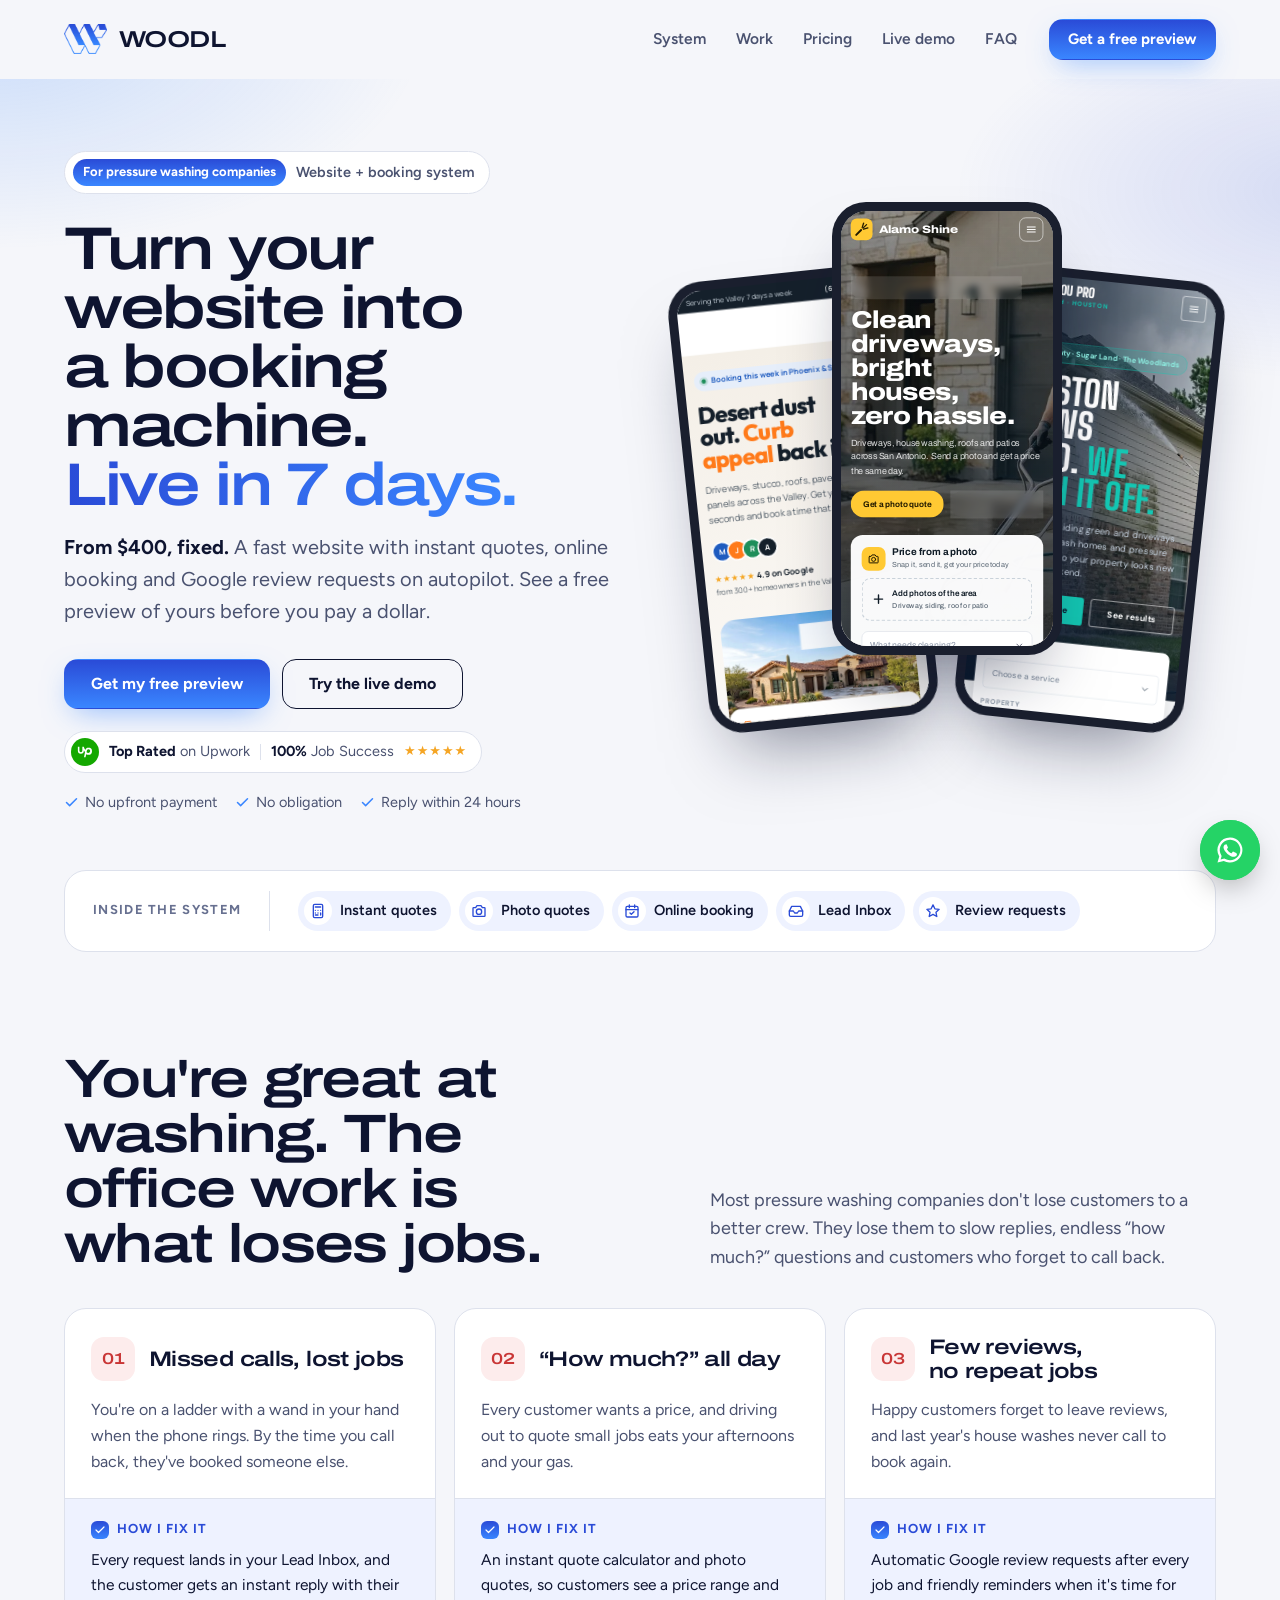
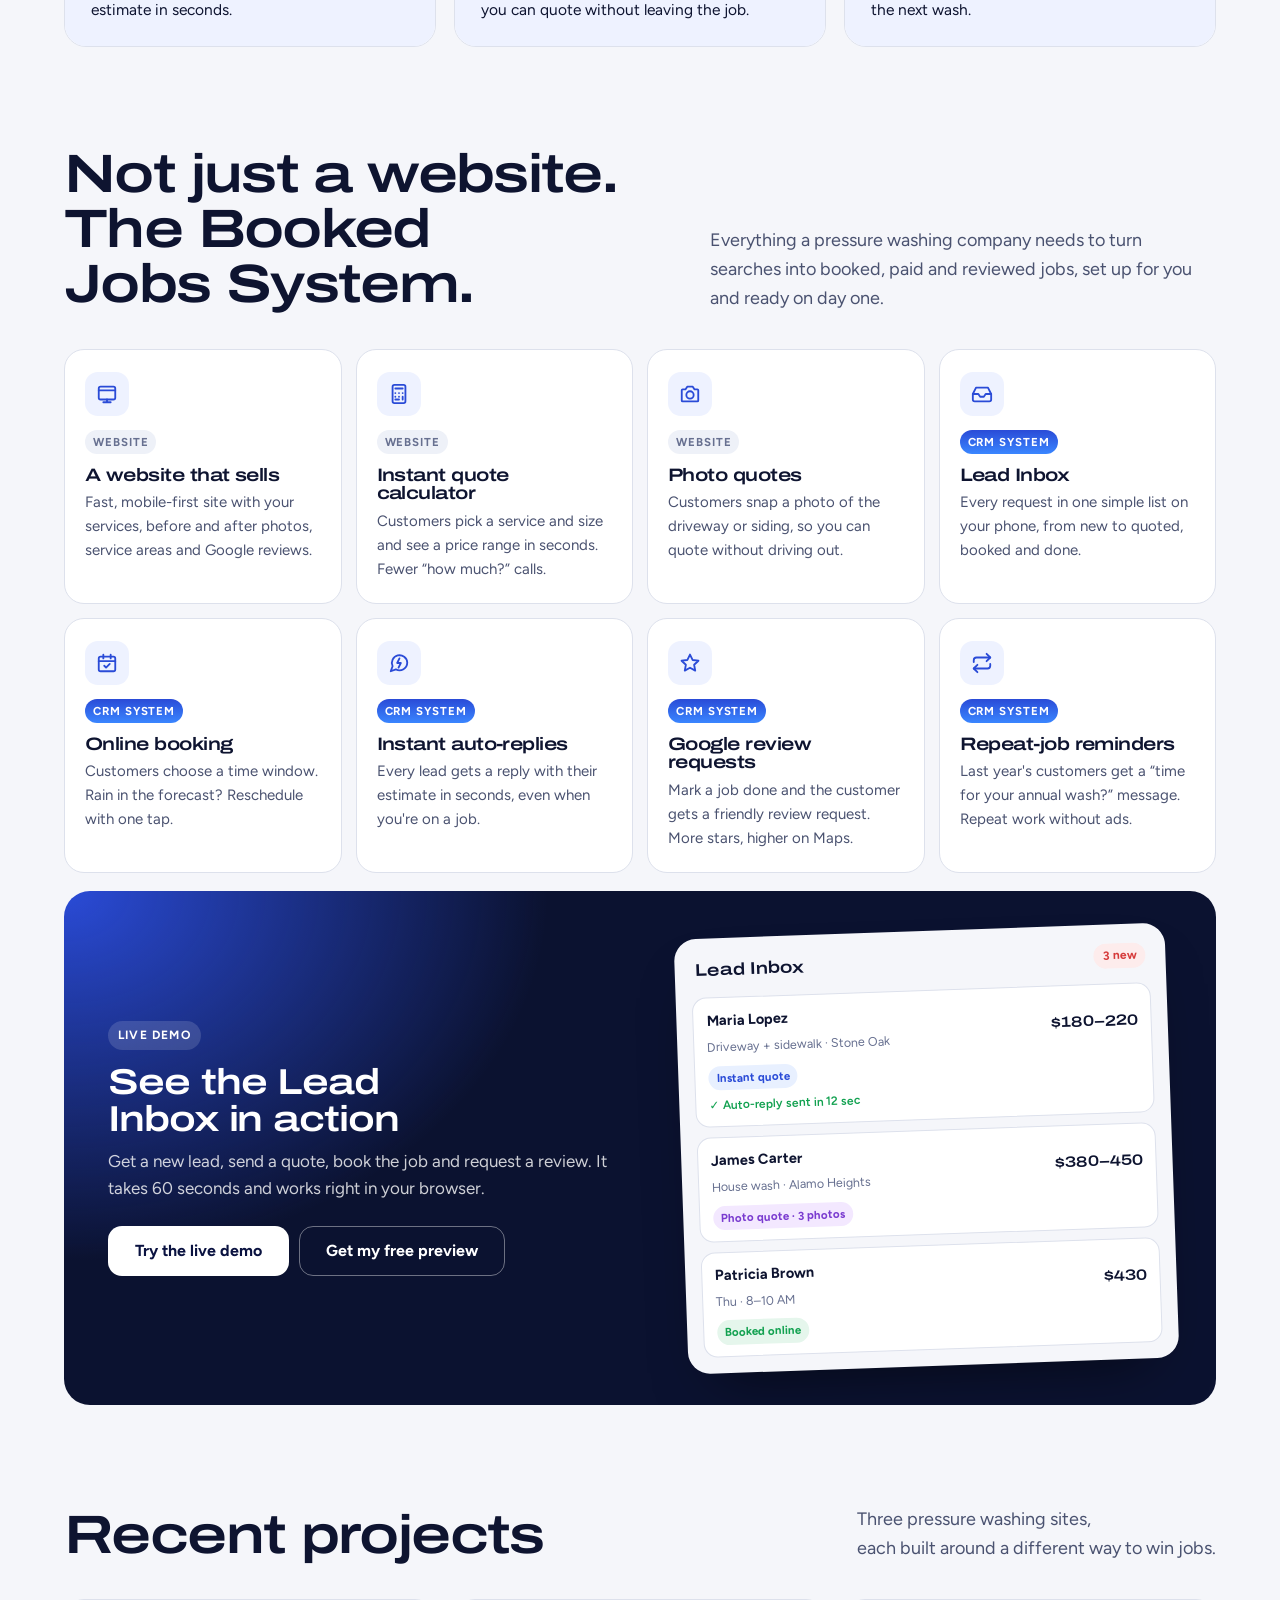
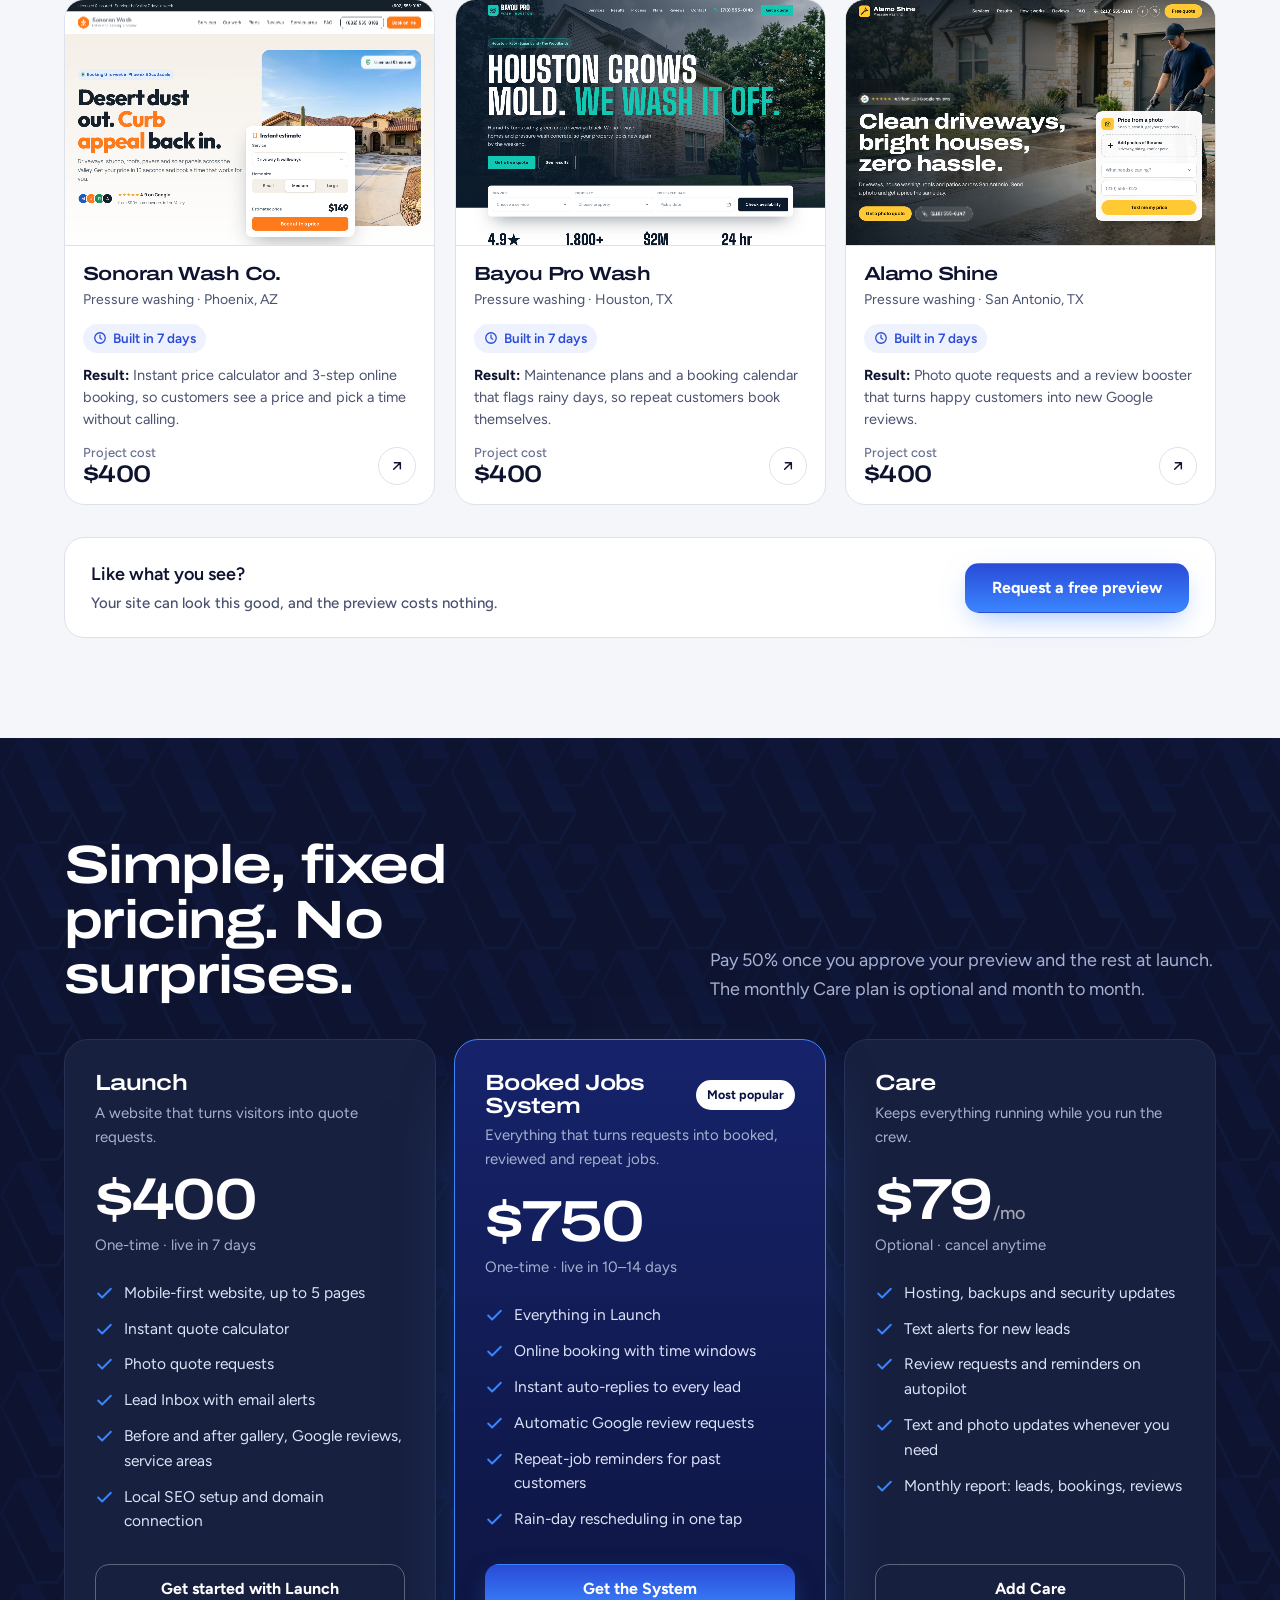
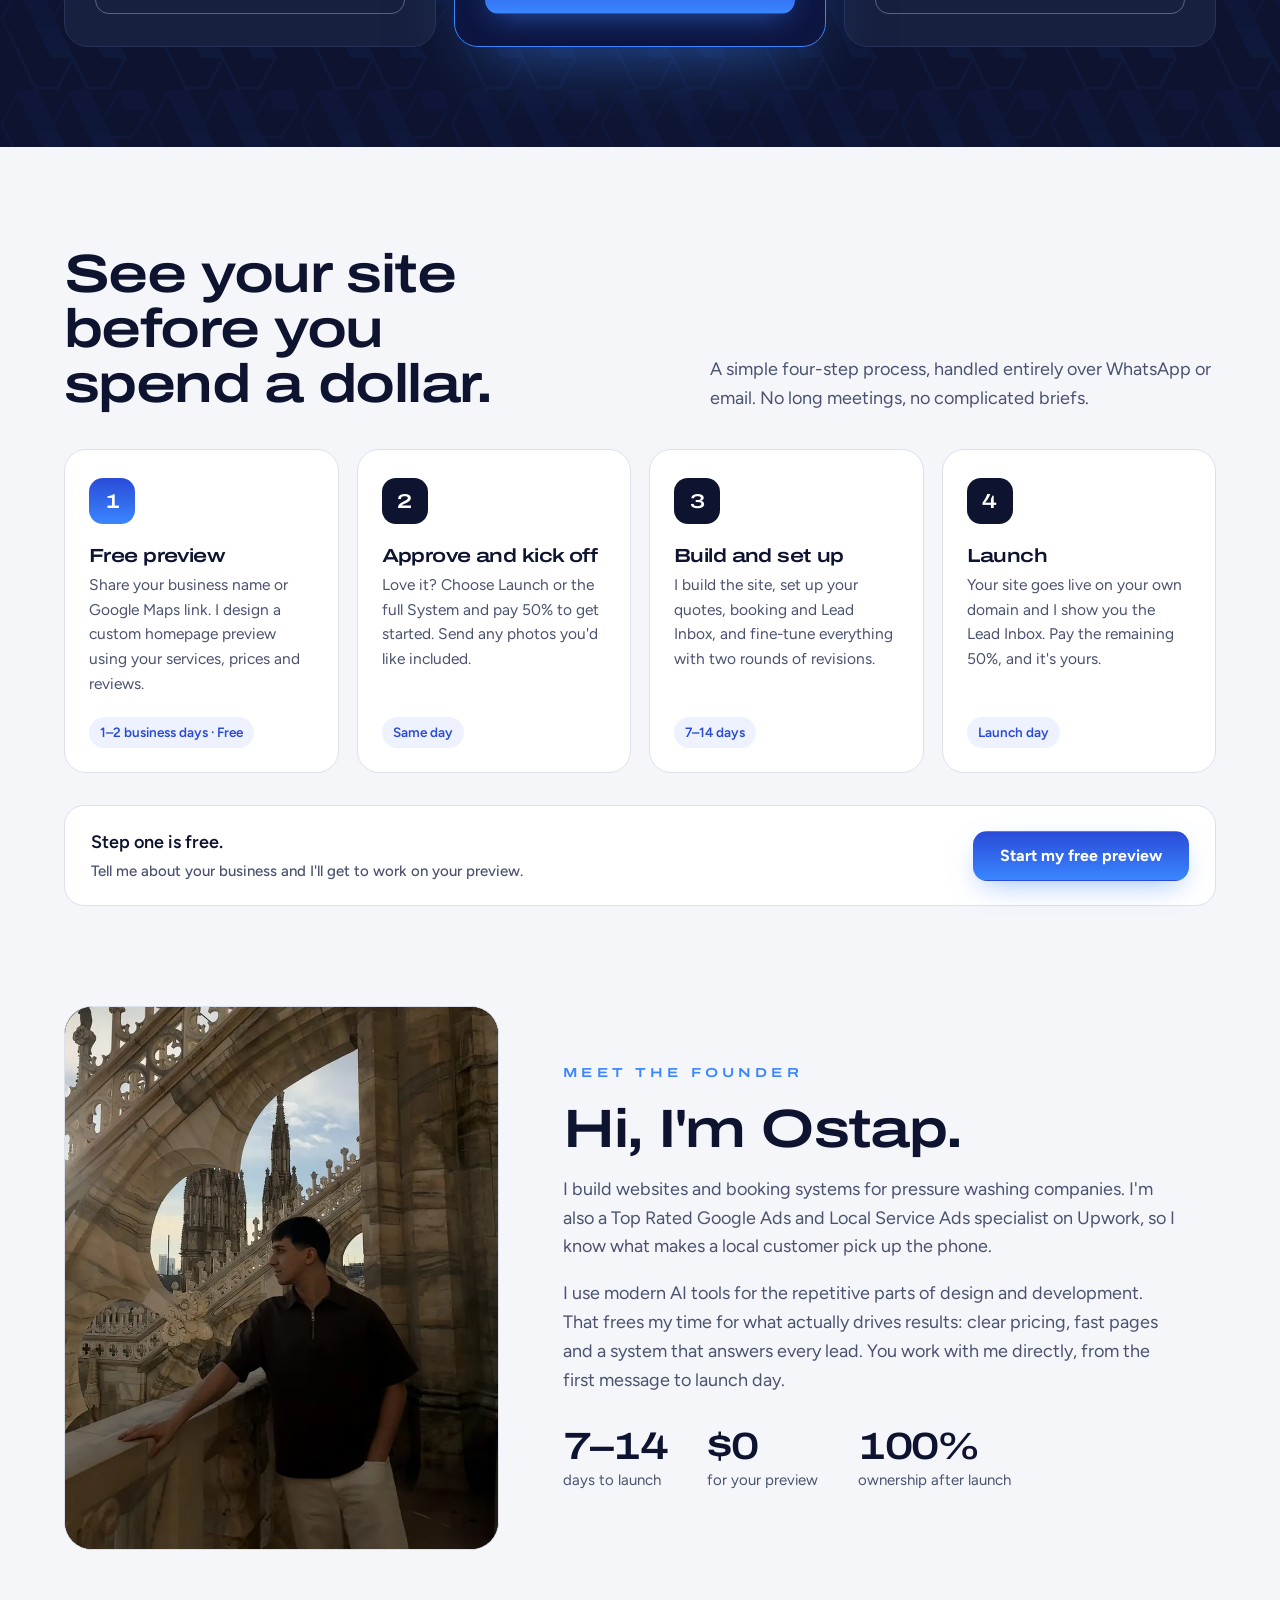
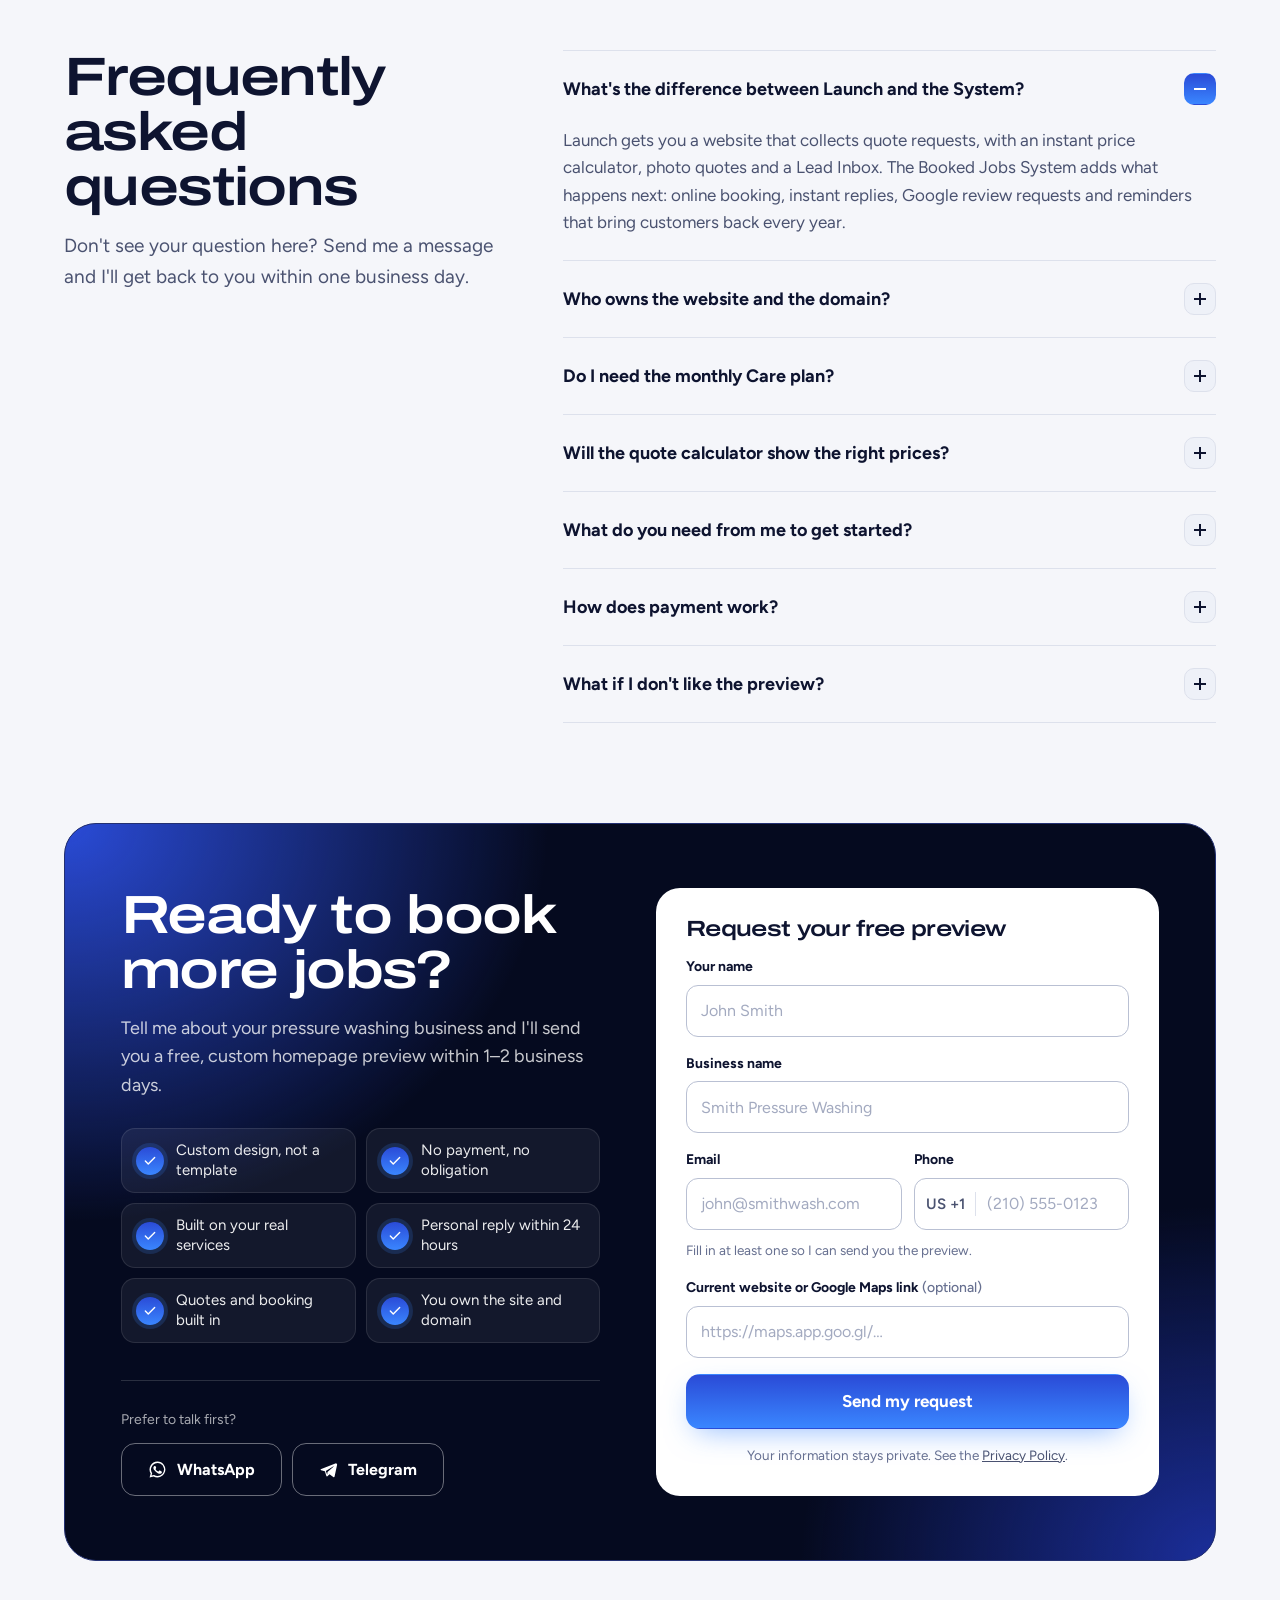
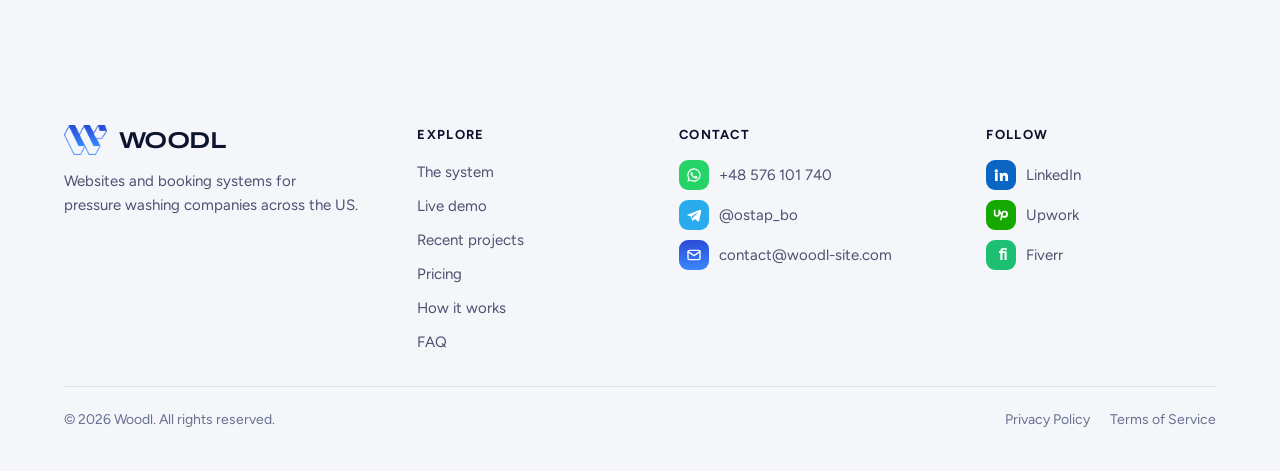
==== commit 155b41fa: "Add files via upload" ====
--- a/index.html
+++ b/index.html
@@ -133,6 +133,8 @@
   @keyframes blobs{0%{transform:translate(0,0) scale(1);}50%{transform:translate(3%,2%) scale(1.06);}100%{transform:translate(-2%,4%) scale(1);}}
   .hero .wrap{position:relative;z-index:1;display:grid;grid-template-columns:1.05fr 1fr;gap:48px;align-items:center;}
   .pill{display:inline-flex;align-items:center;gap:10px;background:var(--surface);border:1px solid var(--line);border-radius:999px;padding:7px 14px 7px 8px;font-size:14.5px;font-weight:600;color:var(--text-2);}
+  .pill b{white-space:nowrap;}
+  @media (max-width:640px){.pill-x{display:none;}.pill{padding:5px;}}
   .pill b{background:var(--grad);color:#fff;border-radius:999px;padding:3px 10px;font-size:13px;}
   .hero h1{font-size:clamp(38px,4.7vw,64px);letter-spacing:-.04em;line-height:.98;margin-top:26px;}
   .hero h1 em{white-space:nowrap;font-style:normal;background:linear-gradient(90deg,#2A4BD7,#3A86FF,#6EA8FF,#2A4BD7);background-size:300% 100%;animation:shine 6s linear infinite;-webkit-background-clip:text;background-clip:text;color:transparent;}
@@ -467,6 +469,7 @@
     .avatar{max-width:440px;}
     .foot,.foot.has-social{grid-template-columns:1fr 1fr;}
     .foot-brand{grid-column:1 / -1;}
+    .foot-contact{grid-column:1 / -1;order:5;}
   }
   @media (max-width:640px){
     body{font-size:16px;}
@@ -478,7 +481,8 @@
     .hero{padding-top:36px;}
     .hero h1{font-size:clamp(34px,10vw,46px);}
     .hero .lede{font-size:17px;}
-    .hero-ctas .btn{flex:1;padding:16px 12px;}
+    .hero-ctas{flex-direction:column;}
+    .hero-ctas .btn{width:100%;padding:16px 12px;}
     .micro{gap:8px 14px;}
     .upw{font-size:13.5px;gap:8px;flex-wrap:wrap;}
     .upw .stars{display:none;}
@@ -504,7 +508,8 @@
     .mod h3{font-size:16px;}
     .mod p{font-size:14px;}
     .demo-card{padding:26px 20px;border-radius:22px;}
-    .demo-btns .btn{flex:1;}
+    .demo-btns{flex-direction:column;}
+    .demo-btns .btn{width:100%;}
     .ps-h{padding:22px 22px 0;}
     .ps-p{padding:12px 22px 20px;}
     .ps-fix{padding:18px 22px 20px;}
@@ -516,7 +521,7 @@
     .cta{padding:40px 20px;border-radius:24px;}
     .form{padding:22px 18px;}
     .pair{grid-template-columns:1fr;}
-    .cta-alt .row .btn{flex:1;}
+    .cta-alt .row .btn{flex:1;padding:14px 10px;font-size:15px;gap:8px;}
     .cta-points{grid-template-columns:1fr;}
     .cta-alt{margin-top:28px;}
     .faq summary{font-size:16.5px;padding:20px 0;}
@@ -583,7 +588,7 @@
   <section class="hero">
     <div class="wrap">
       <div class="hero-in">
-        <span class="pill"><b>For pressure washing companies</b>Website + booking system</span>
+        <span class="pill"><b>For pressure washing companies</b><span class="pill-x">Website + booking system</span></span>
         <h1>Turn your website into a booking machine. <em>Live in 7 days.</em></h1>
         <p class="lede"><b>From $400, fixed.</b> A fast website with instant quotes, online booking and Google review requests on autopilot. See a free preview of yours before you pay a dollar.</p>
         <div class="hero-ctas">
@@ -652,14 +657,14 @@
         <p>Everything a pressure washing company needs to turn searches into booked, paid and reviewed jobs, set up for you and ready on day one.</p>
       </div>
       <div class="sys-grid">
-        <div class="mod"><i><svg><use href="#m-web"/></svg></i><span class="lvl">Launch</span><h3>A website that sells</h3><p>Fast, mobile-first site with your services, before and after photos, service areas and Google reviews.</p></div>
-        <div class="mod"><i><svg><use href="#m-quote"/></svg></i><span class="lvl">Launch</span><h3>Instant quote calculator</h3><p>Customers pick a service and size and see a price range in seconds. Fewer “how much?” calls.</p></div>
-        <div class="mod"><i><svg><use href="#m-photo"/></svg></i><span class="lvl">Launch</span><h3>Photo quotes</h3><p>Customers snap a photo of the driveway or siding, so you can quote without driving out.</p></div>
-        <div class="mod"><i><svg><use href="#m-inbox"/></svg></i><span class="lvl">Launch</span><h3>Lead Inbox</h3><p>Every request in one simple list on your phone, from new to quoted, booked and done.</p></div>
-        <div class="mod"><i><svg><use href="#m-book"/></svg></i><span class="lvl sys">System</span><h3>Online booking</h3><p>Customers choose a time window. Rain in the forecast? Reschedule with one tap.</p></div>
-        <div class="mod"><i><svg><use href="#m-reply"/></svg></i><span class="lvl sys">System</span><h3>Instant auto-replies</h3><p>Every lead gets a reply with their estimate in seconds, even when you're on a job.</p></div>
-        <div class="mod"><i><svg><use href="#m-star"/></svg></i><span class="lvl sys">System</span><h3>Google review requests</h3><p>Mark a job done and the customer gets a friendly review request. More stars, higher on Maps.</p></div>
-        <div class="mod"><i><svg><use href="#m-repeat"/></svg></i><span class="lvl sys">System</span><h3>Repeat-job reminders</h3><p>Last year's customers get a “time for your annual wash?” message. Repeat work without ads.</p></div>
+        <div class="mod"><i><svg><use href="#m-web"/></svg></i><span class="lvl">Website</span><h3>A website that sells</h3><p>Fast, mobile-first site with your services, before and after photos, service areas and Google reviews.</p></div>
+        <div class="mod"><i><svg><use href="#m-quote"/></svg></i><span class="lvl">Website</span><h3>Instant quote calculator</h3><p>Customers pick a service and size and see a price range in seconds. Fewer “how much?” calls.</p></div>
+        <div class="mod"><i><svg><use href="#m-photo"/></svg></i><span class="lvl">Website</span><h3>Photo quotes</h3><p>Customers snap a photo of the driveway or siding, so you can quote without driving out.</p></div>
+        <div class="mod"><i><svg><use href="#m-inbox"/></svg></i><span class="lvl sys">CRM system</span><h3>Lead Inbox</h3><p>Every request in one simple list on your phone, from new to quoted, booked and done.</p></div>
+        <div class="mod"><i><svg><use href="#m-book"/></svg></i><span class="lvl sys">CRM system</span><h3>Online booking</h3><p>Customers choose a time window. Rain in the forecast? Reschedule with one tap.</p></div>
+        <div class="mod"><i><svg><use href="#m-reply"/></svg></i><span class="lvl sys">CRM system</span><h3>Instant auto-replies</h3><p>Every lead gets a reply with their estimate in seconds, even when you're on a job.</p></div>
+        <div class="mod"><i><svg><use href="#m-star"/></svg></i><span class="lvl sys">CRM system</span><h3>Google review requests</h3><p>Mark a job done and the customer gets a friendly review request. More stars, higher on Maps.</p></div>
+        <div class="mod"><i><svg><use href="#m-repeat"/></svg></i><span class="lvl sys">CRM system</span><h3>Repeat-job reminders</h3><p>Last year's customers get a “time for your annual wash?” message. Repeat work without ads.</p></div>
       </div>
       <div class="demo-card">
         <div class="demo-txt">
@@ -843,7 +848,7 @@
         <p>Websites and booking systems for<br>pressure washing companies across the US.</p>
       </div>
       <div><h4>Explore</h4><ul><li><a href="#system">The system</a></li><li><a href="demo/">Live demo</a></li><li><a href="#work">Recent projects</a></li><li><a href="#pricing">Pricing</a></li><li><a href="#process">How it works</a></li><li><a href="#faq">FAQ</a></li></ul></div>
-      <div><h4>Contact</h4><ul id="footContact"></ul></div>
+      <div class="foot-contact"><h4>Contact</h4><ul id="footContact"></ul></div>
       <div id="footSocialCol" hidden><h4>Follow</h4><ul id="footSocial"></ul></div>
     </div>
     <div class="foot-bottom"><span data-copy></span><nav><a href="privacy.html">Privacy Policy</a><a href="terms.html">Terms of Service</a></nav></div>
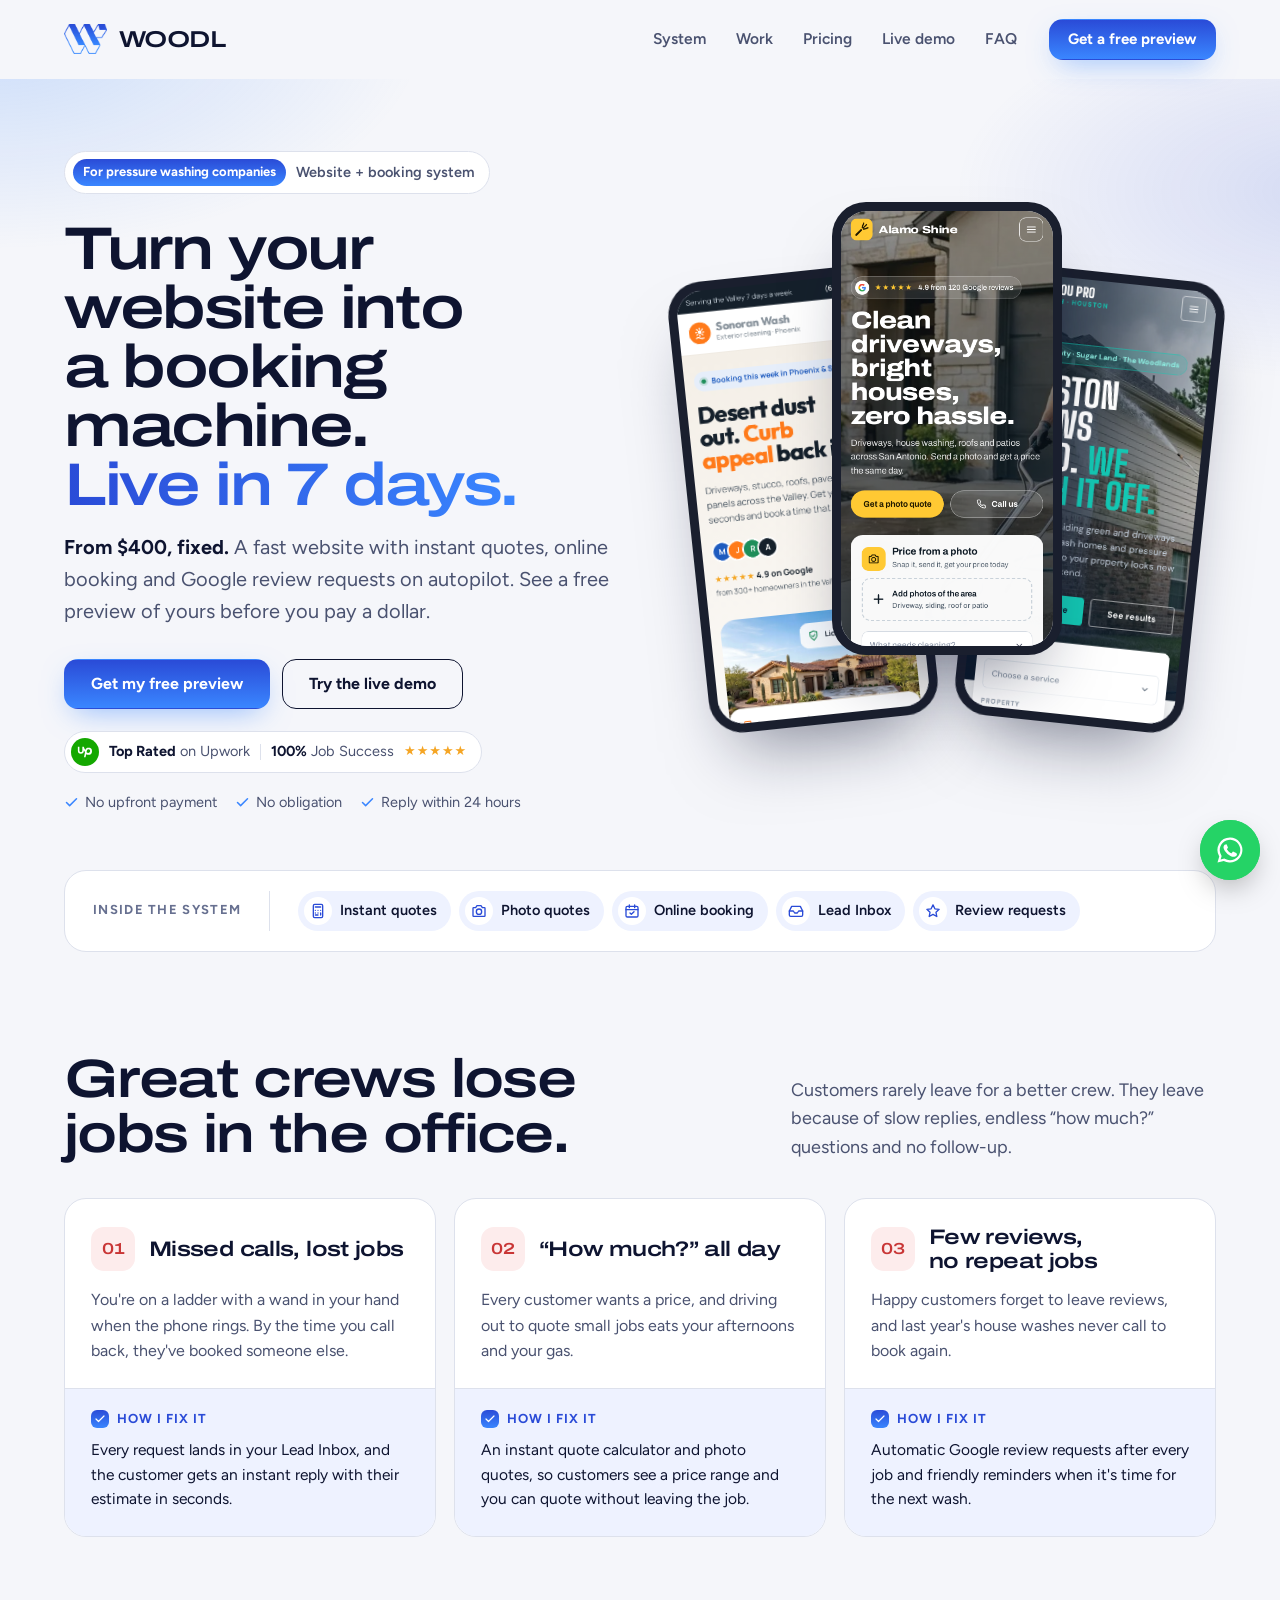
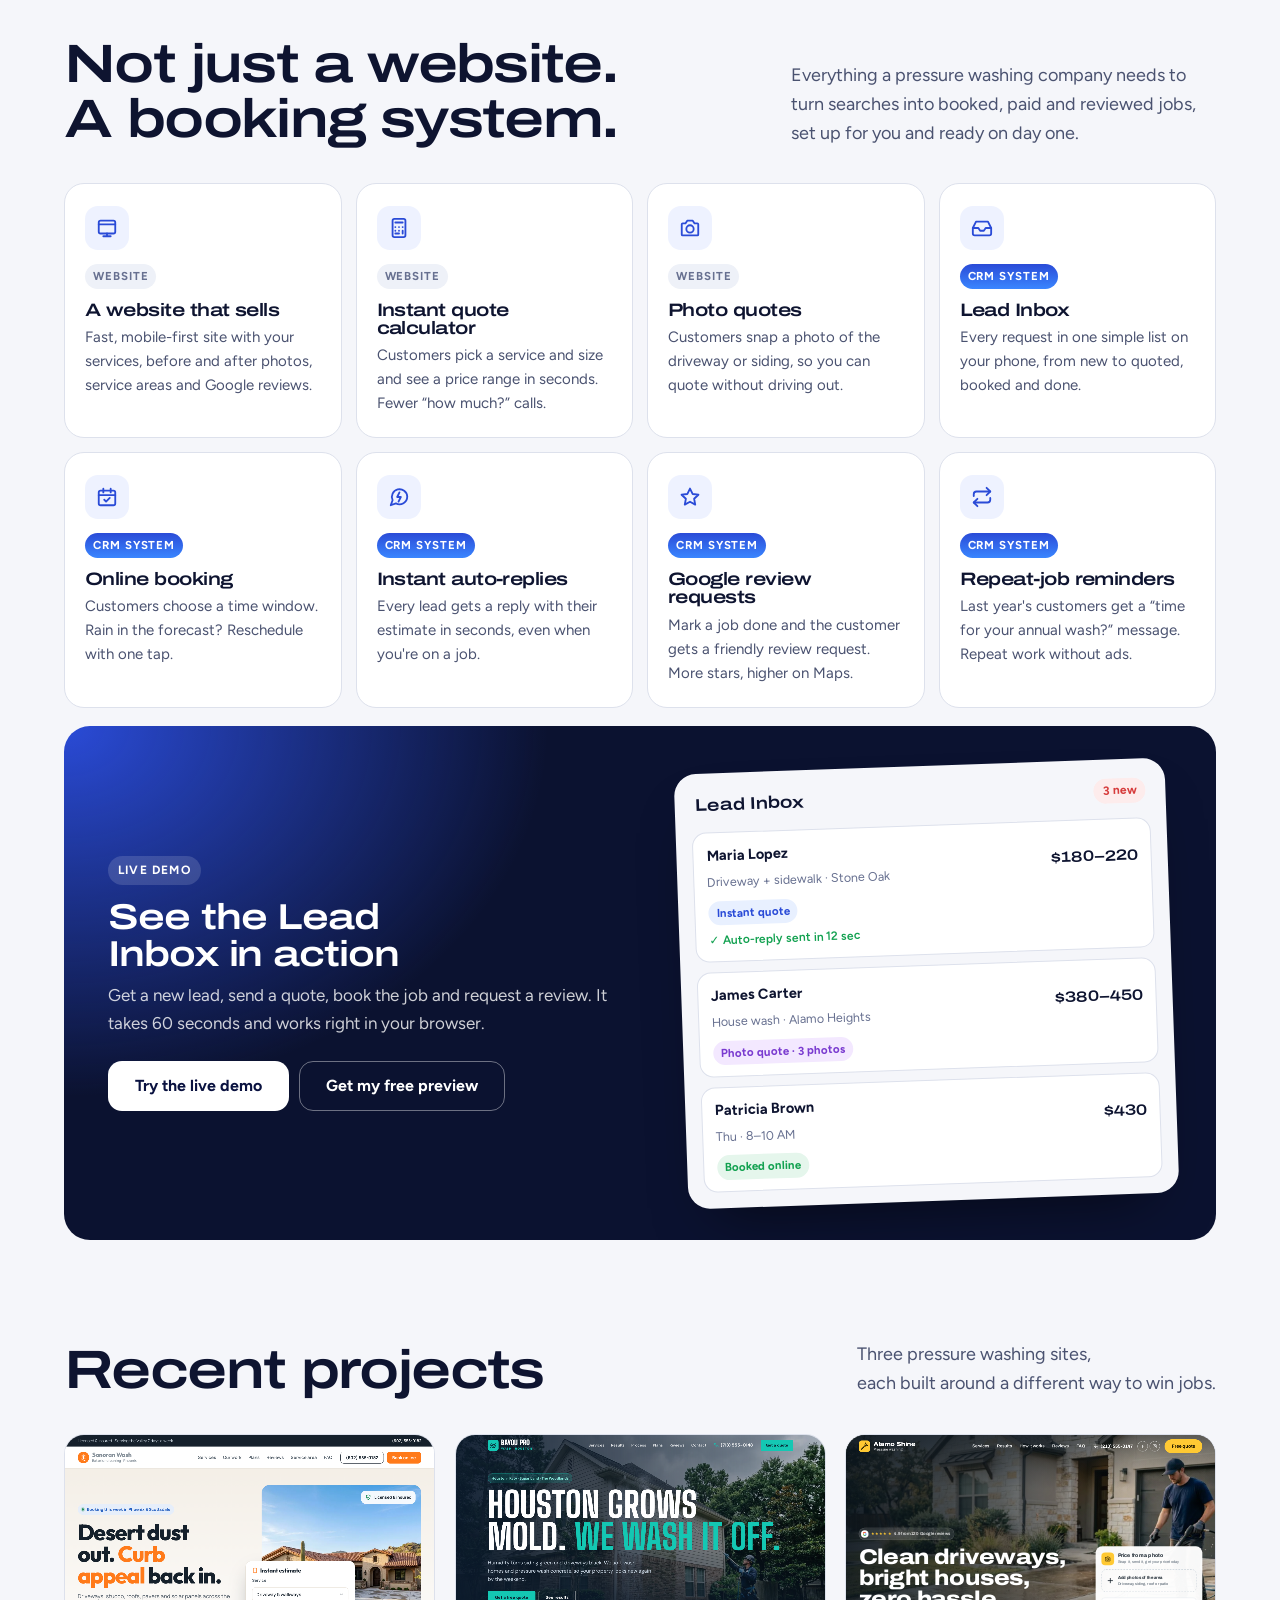
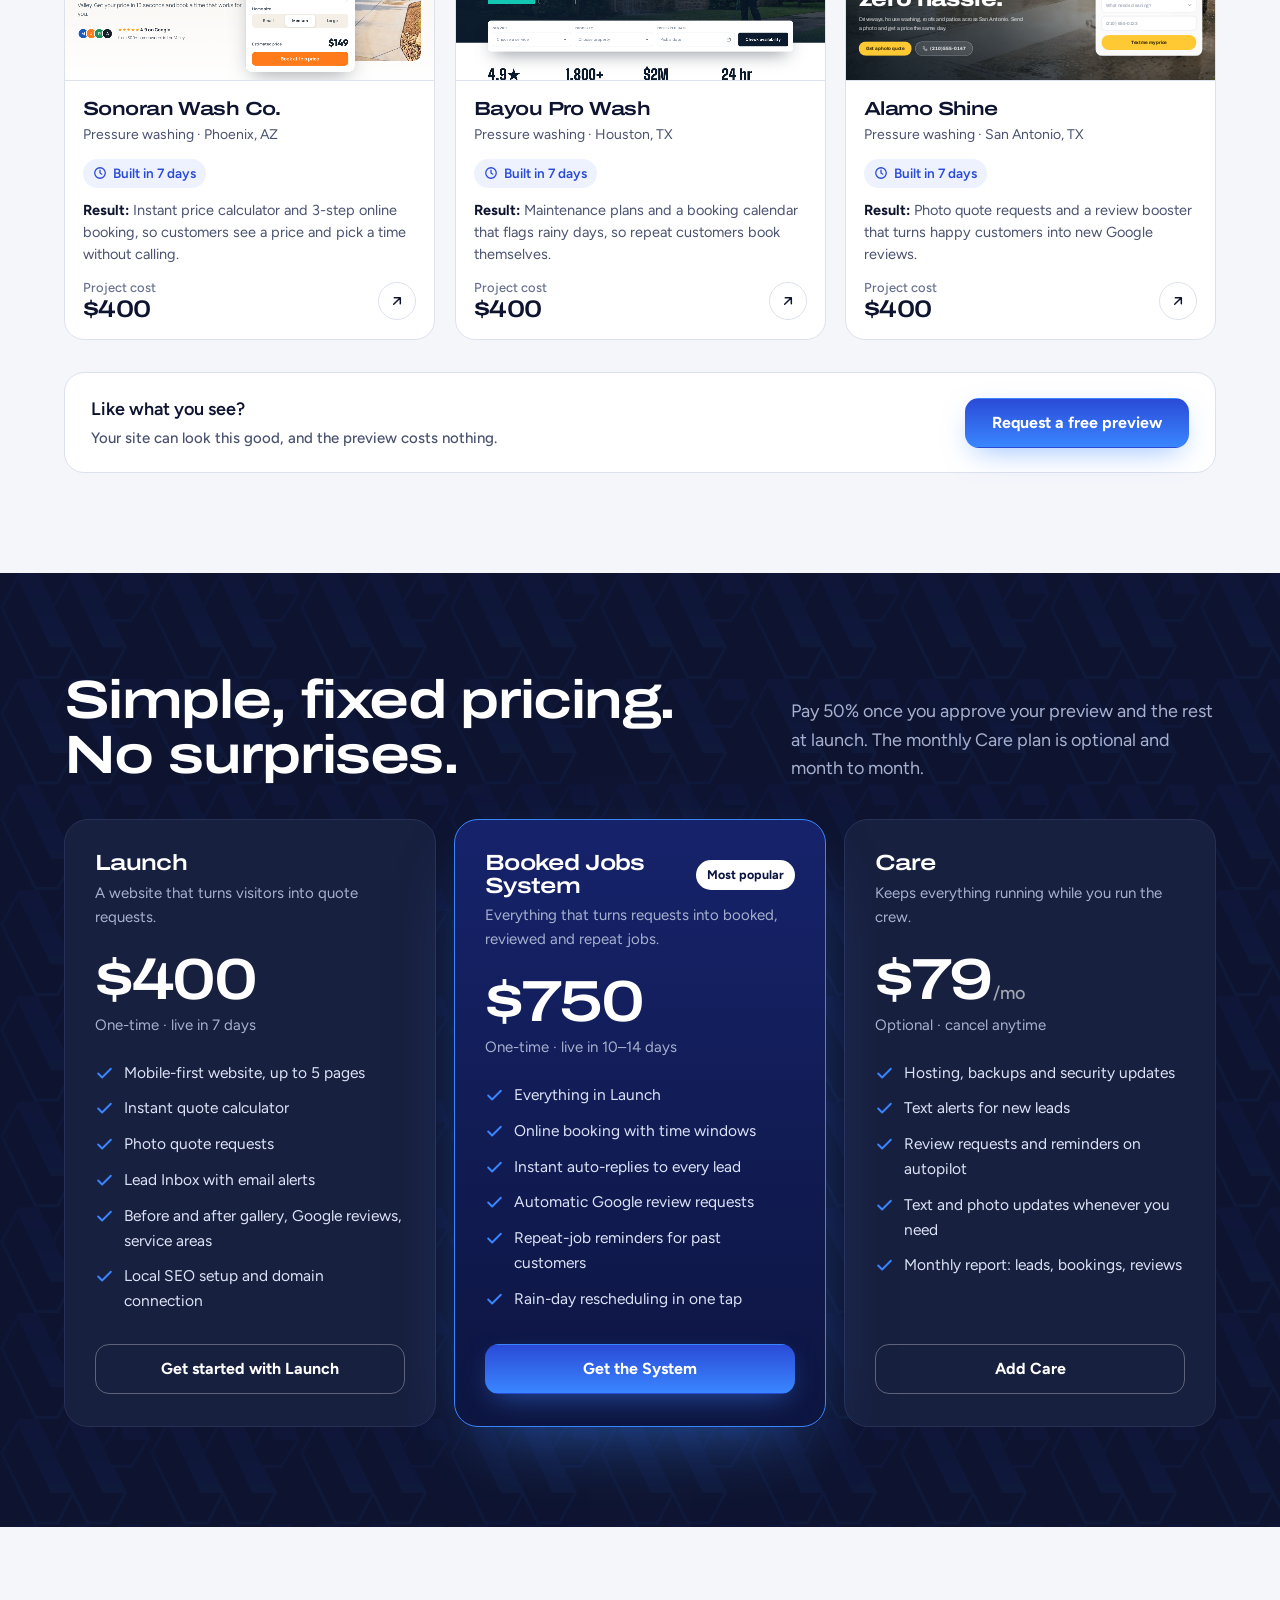
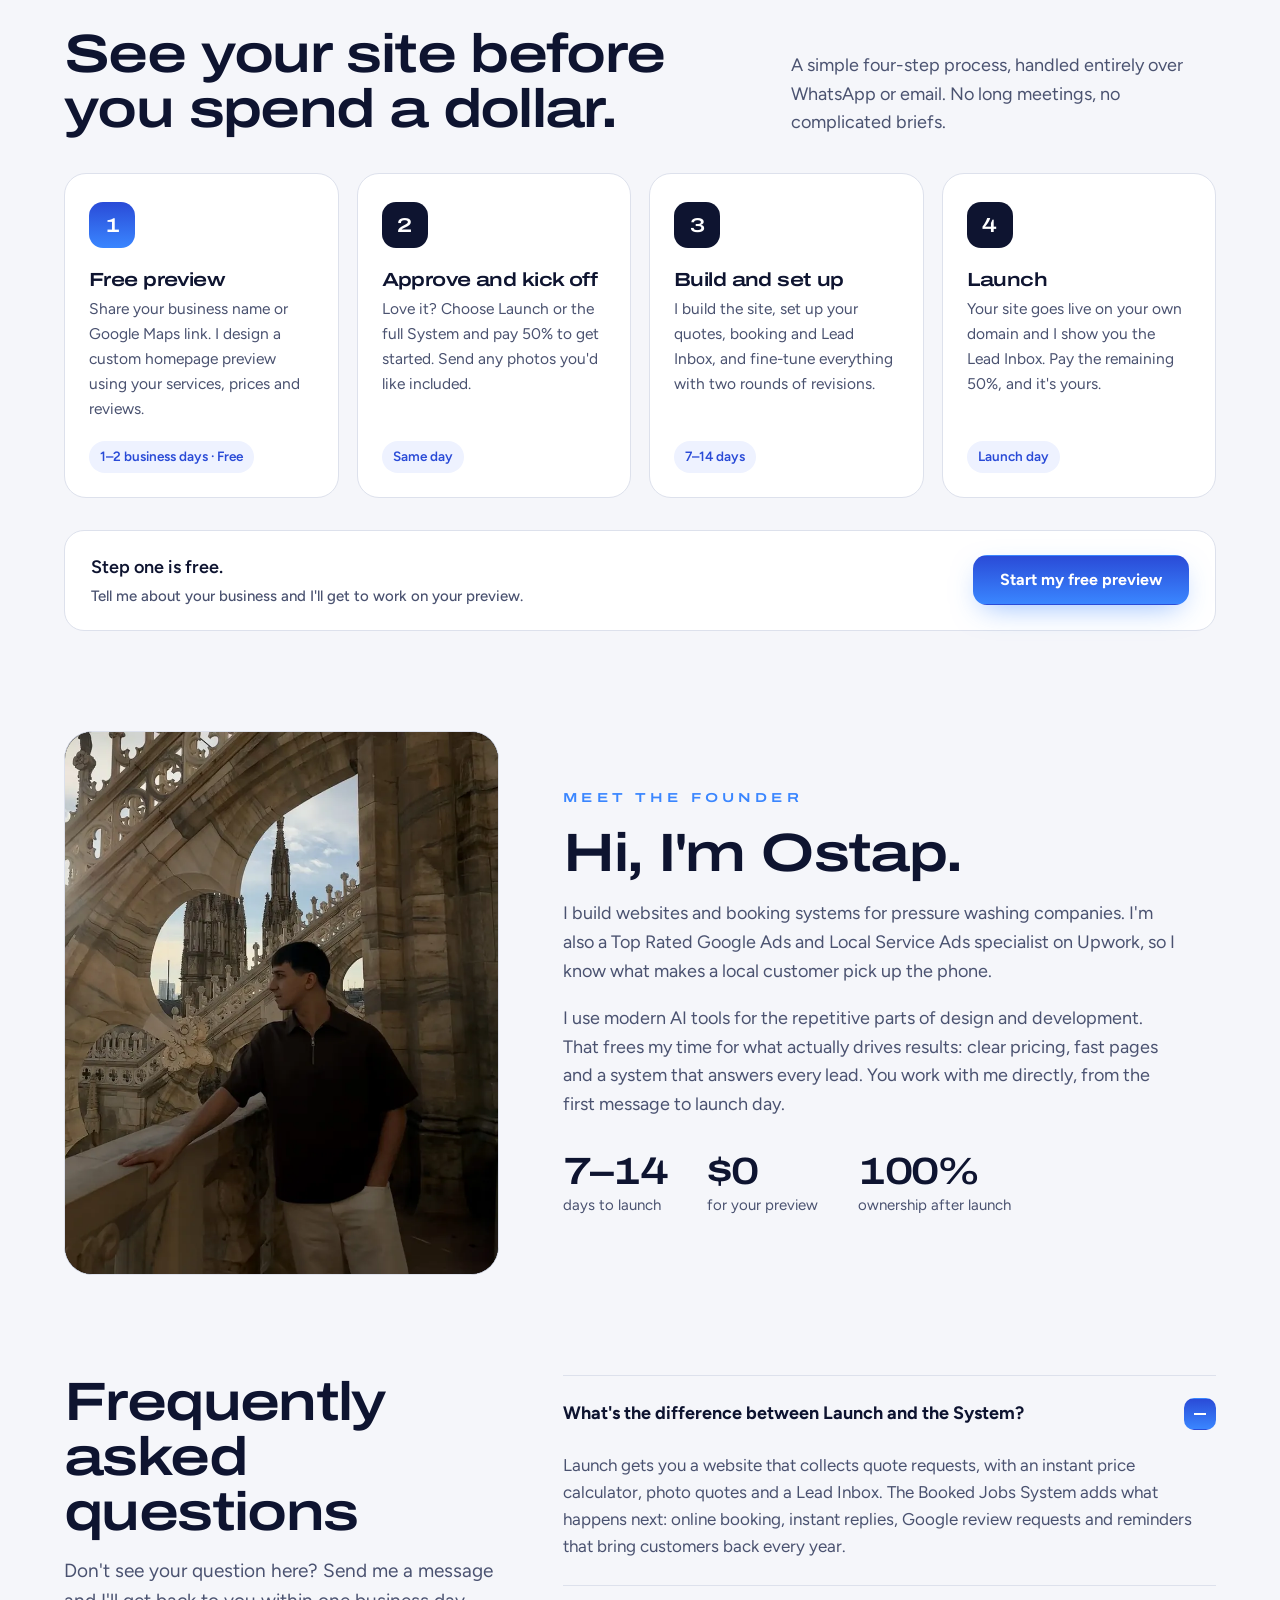
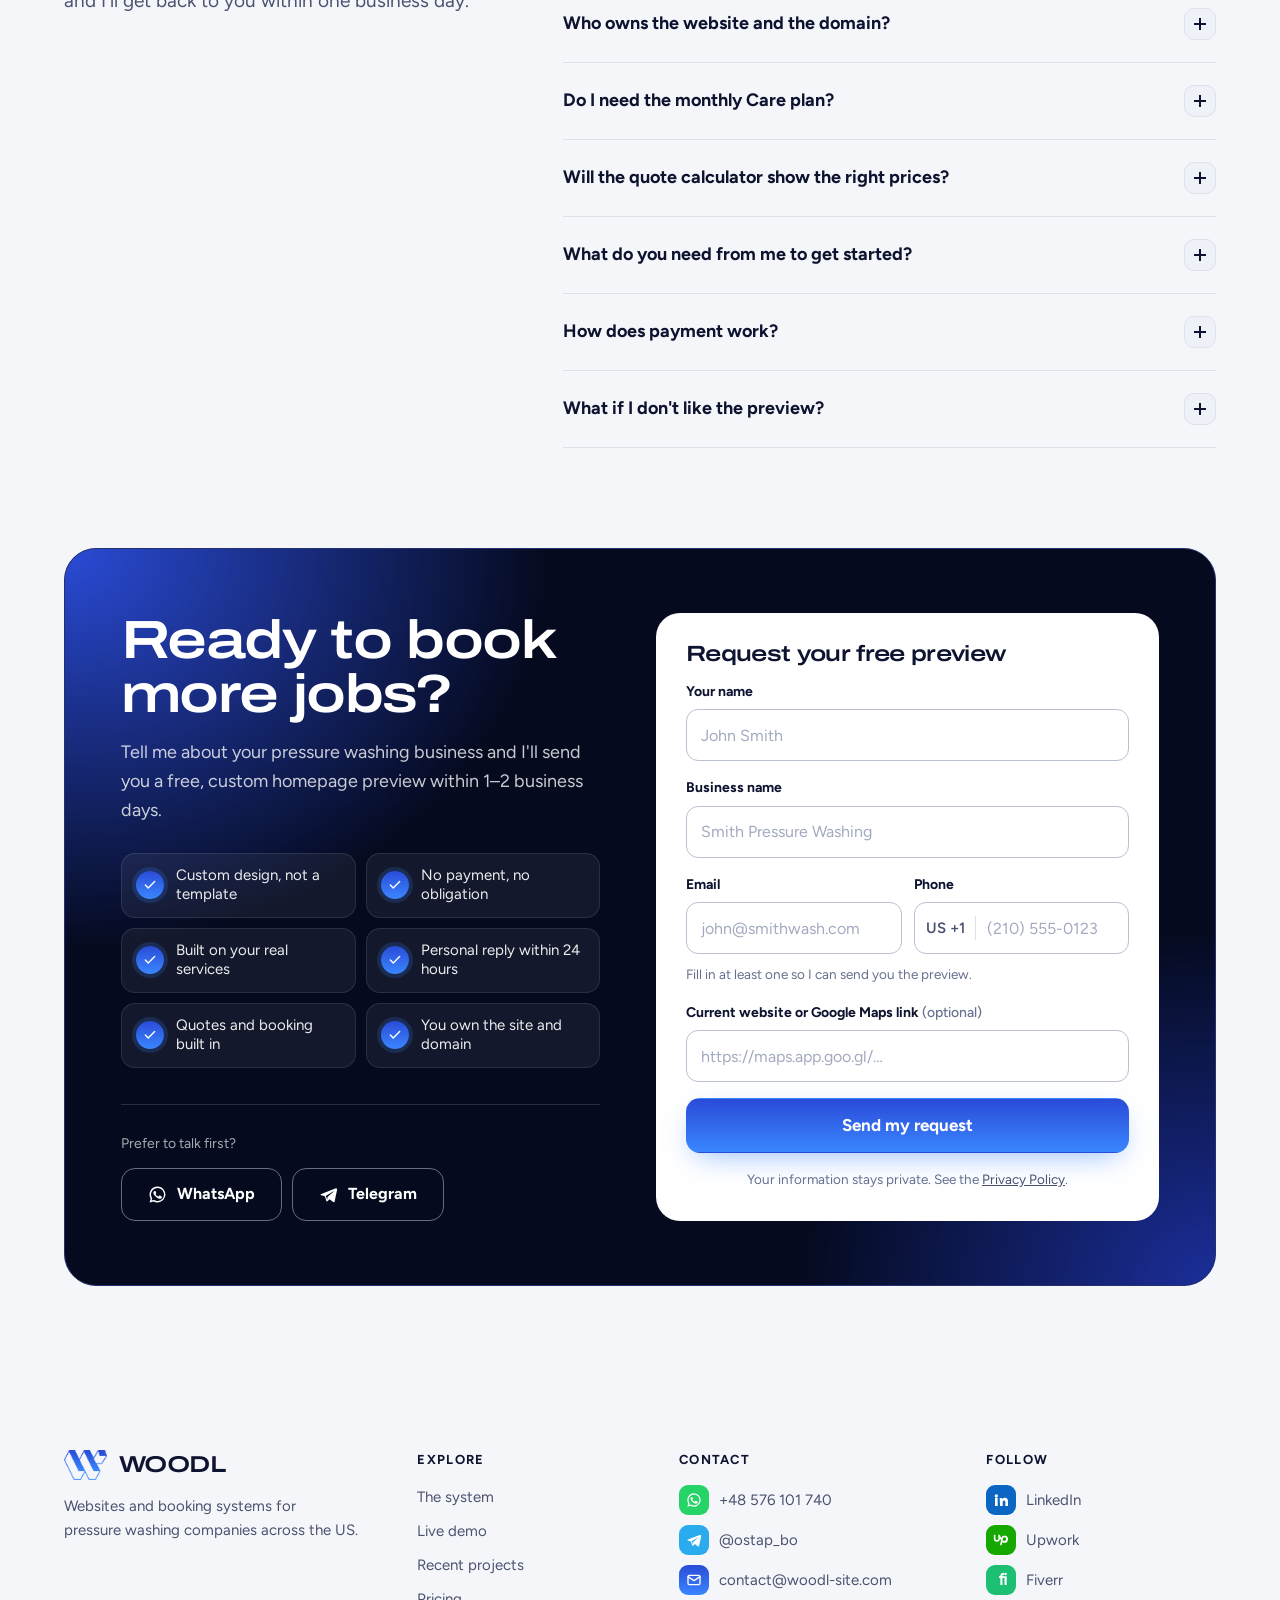
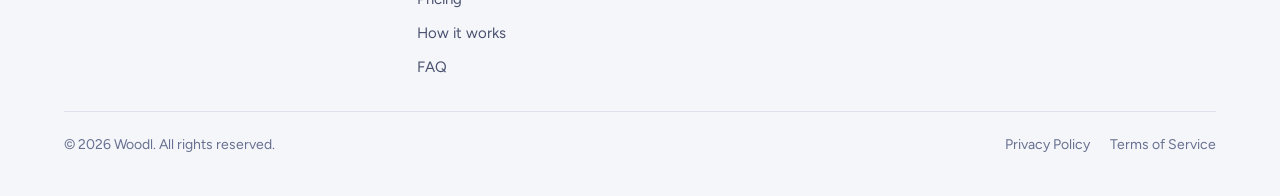
==== commit 352fa25d: "Add files via upload" ====
--- a/index.html
+++ b/index.html
@@ -79,6 +79,9 @@
   /* section head: title left, description right */
   .sec-head{display:grid;grid-template-columns:1.15fr 1fr;gap:24px 64px;align-items:end;margin-bottom:36px;}
   .sec-head p{margin:0;color:var(--text-2);font-size:18px;max-width:30em;justify-self:end;}
+  .sec-head{grid-template-columns:minmax(0,1fr) minmax(0,25em);}
+  .sec-head h2{text-wrap:balance;}
+  @media (max-width:1100px){.br-d{display:none;}}
 
   .btn{position:relative;overflow:hidden;isolation:isolate;display:inline-flex;align-items:center;justify-content:center;gap:10px;white-space:nowrap;font-family:var(--body);font-weight:700;font-size:16px;padding:16px 26px;border-radius:14px;text-decoration:none;border:1.5px solid transparent;cursor:pointer;line-height:1;transition:transform .4s cubic-bezier(.22,.61,.36,1),background-color .4s cubic-bezier(.22,.61,.36,1),color .4s cubic-bezier(.22,.61,.36,1),border-color .4s cubic-bezier(.22,.61,.36,1),box-shadow .4s cubic-bezier(.22,.61,.36,1);}
   .btn:active{transform:scale(.97);}
@@ -165,7 +168,8 @@
   @keyframes floatA{0%,100%{transform:rotate(-6deg) translateY(0);}50%{transform:rotate(-5deg) translateY(-12px);}}
   @keyframes floatB{0%,100%{transform:translateY(0);}50%{transform:translateY(-14px);}}
   @keyframes floatC{0%,100%{transform:rotate(6deg) translateY(0);}50%{transform:rotate(5deg) translateY(-10px);}}
-  .frame{position:relative;overflow:hidden;background:var(--surface-2);}
+  .frame{position:relative;overflow:hidden;background:var(--surface-2);contain:paint;isolation:isolate;}
+  .phone .frame iframe{will-change:transform;backface-visibility:hidden;}
   .frame iframe{position:absolute;top:0;left:0;border:0;transform-origin:0 0;pointer-events:none;opacity:0;transition:opacity .6s ease;}
   .frame iframe.ready{opacity:1;}
   .frame::before{content:"";position:absolute;inset:0;background:linear-gradient(110deg,transparent 30%,rgba(255,255,255,.55) 50%,transparent 70%);transform:translateX(-100%);animation:skel 1.6s ease-in-out infinite;}
@@ -454,7 +458,7 @@
     .drawer .btn{margin-top:auto;width:100%;}
     .hero .wrap{grid-template-columns:1fr;}
     .phones{height:500px;max-width:640px;width:100%;margin:0 auto;}
-    .sec-head{grid-template-columns:1fr;gap:14px;}
+    .sec-head,.pricing .sec-head{grid-template-columns:1fr;gap:14px;}
     .sec-head p{justify-self:start;}
     .ps-grid{grid-template-columns:1fr;grid-template-rows:none;gap:14px;}
     .ps{grid-row:auto;grid-template-rows:auto;}
@@ -626,8 +630,8 @@
   <section>
     <div class="wrap">
       <div class="sec-head">
-        <h2>You're great at washing. The office work is what loses jobs.</h2>
-        <p>Most pressure washing companies don't lose customers to a better crew. They lose them to slow replies, endless “how much?” questions and customers who forget to call back.</p>
+        <h2>Great crews lose jobs in the office.</h2>
+        <p>Customers rarely leave for a better crew. They leave because of slow replies, endless “how much?” questions and no follow-up.</p>
       </div>
       <div class="ps-grid">
         <div class="ps">
@@ -653,7 +657,7 @@
   <section id="system" style="padding-top:0">
     <div class="wrap">
       <div class="sec-head">
-        <h2>Not just a website. The Booked Jobs System.</h2>
+        <h2>Not just a website.<br class="br-d"> A booking system.</h2>
         <p>Everything a pressure washing company needs to turn searches into booked, paid and reviewed jobs, set up for you and ready on day one.</p>
       </div>
       <div class="sys-grid">
@@ -702,7 +706,7 @@
   <section class="pricing" id="pricing">
     <div class="wrap">
       <div class="sec-head">
-        <h2>Simple, fixed pricing. No surprises.</h2>
+        <h2>Simple, fixed pricing.<br class="br-d"> No surprises.</h2>
         <p>Pay 50% once you approve your preview and the rest at launch. The monthly Care plan is optional and month to month.</p>
       </div>
       <div class="plans">
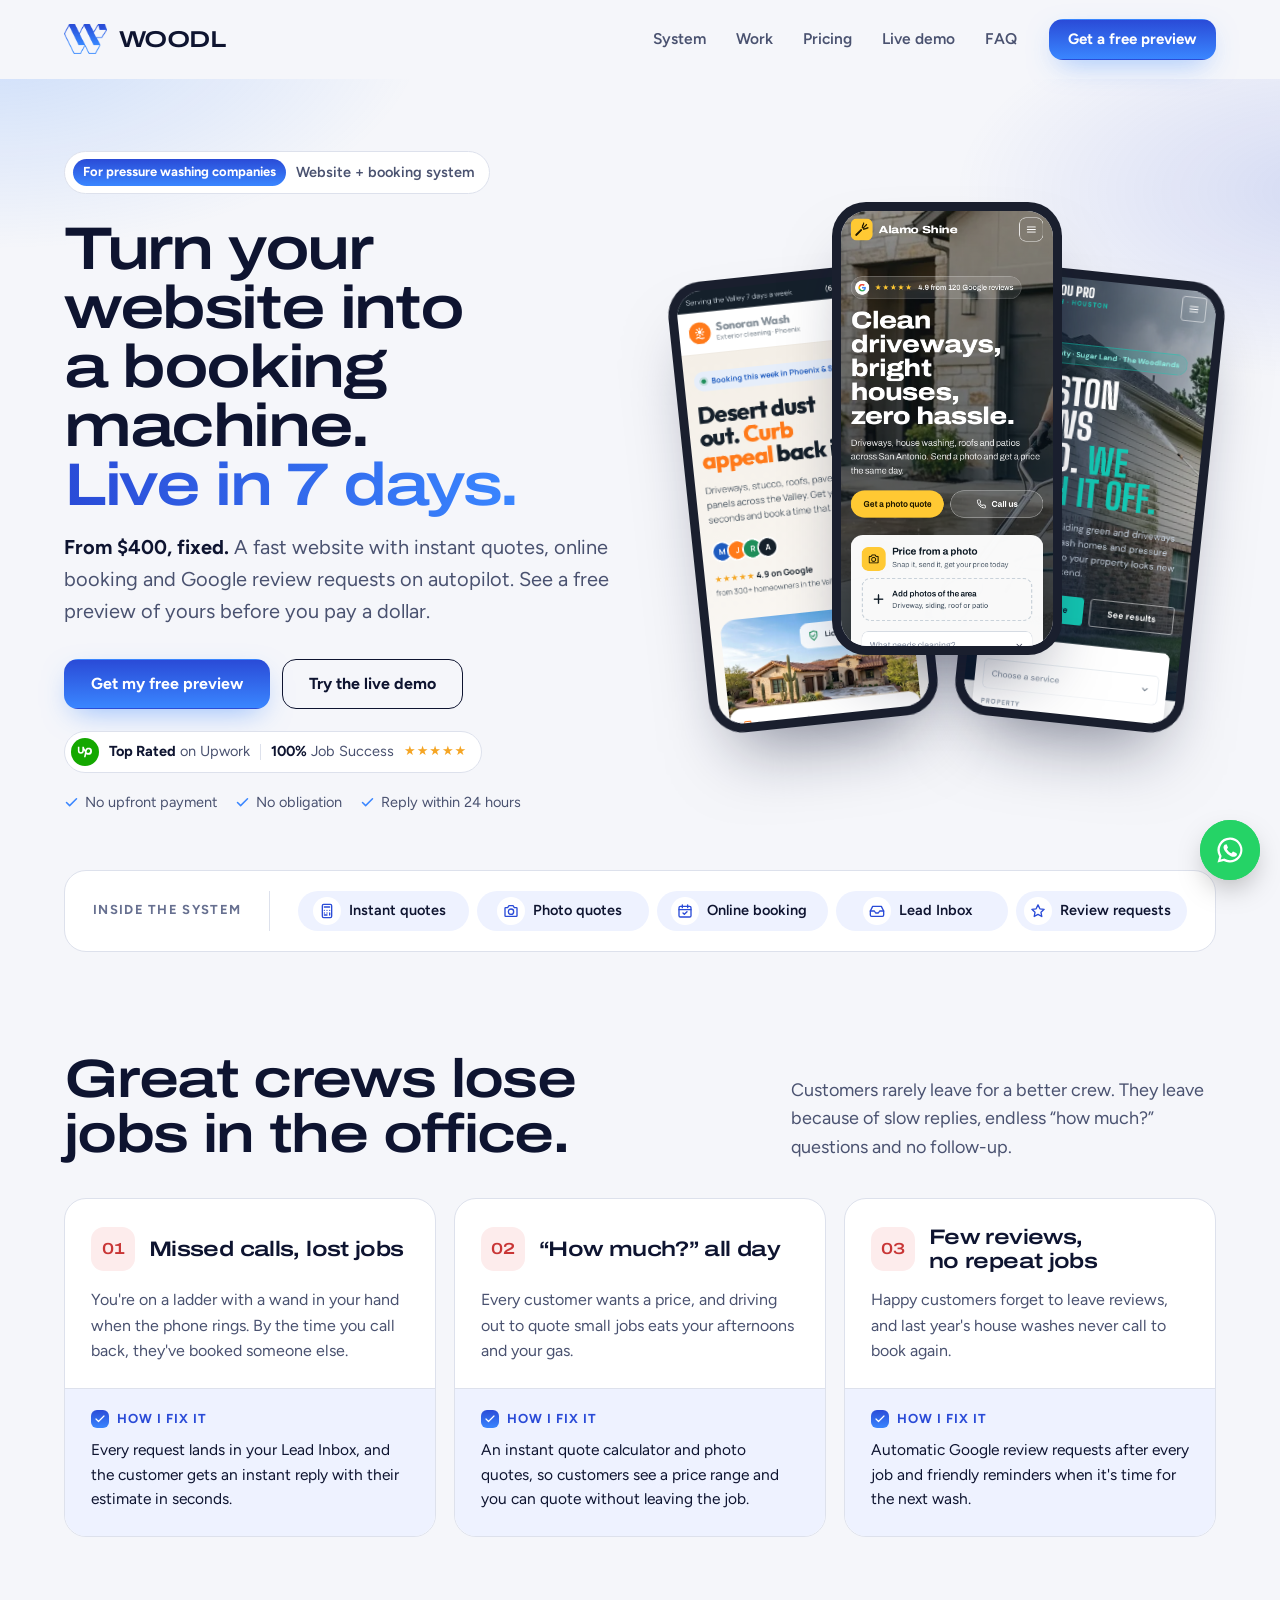
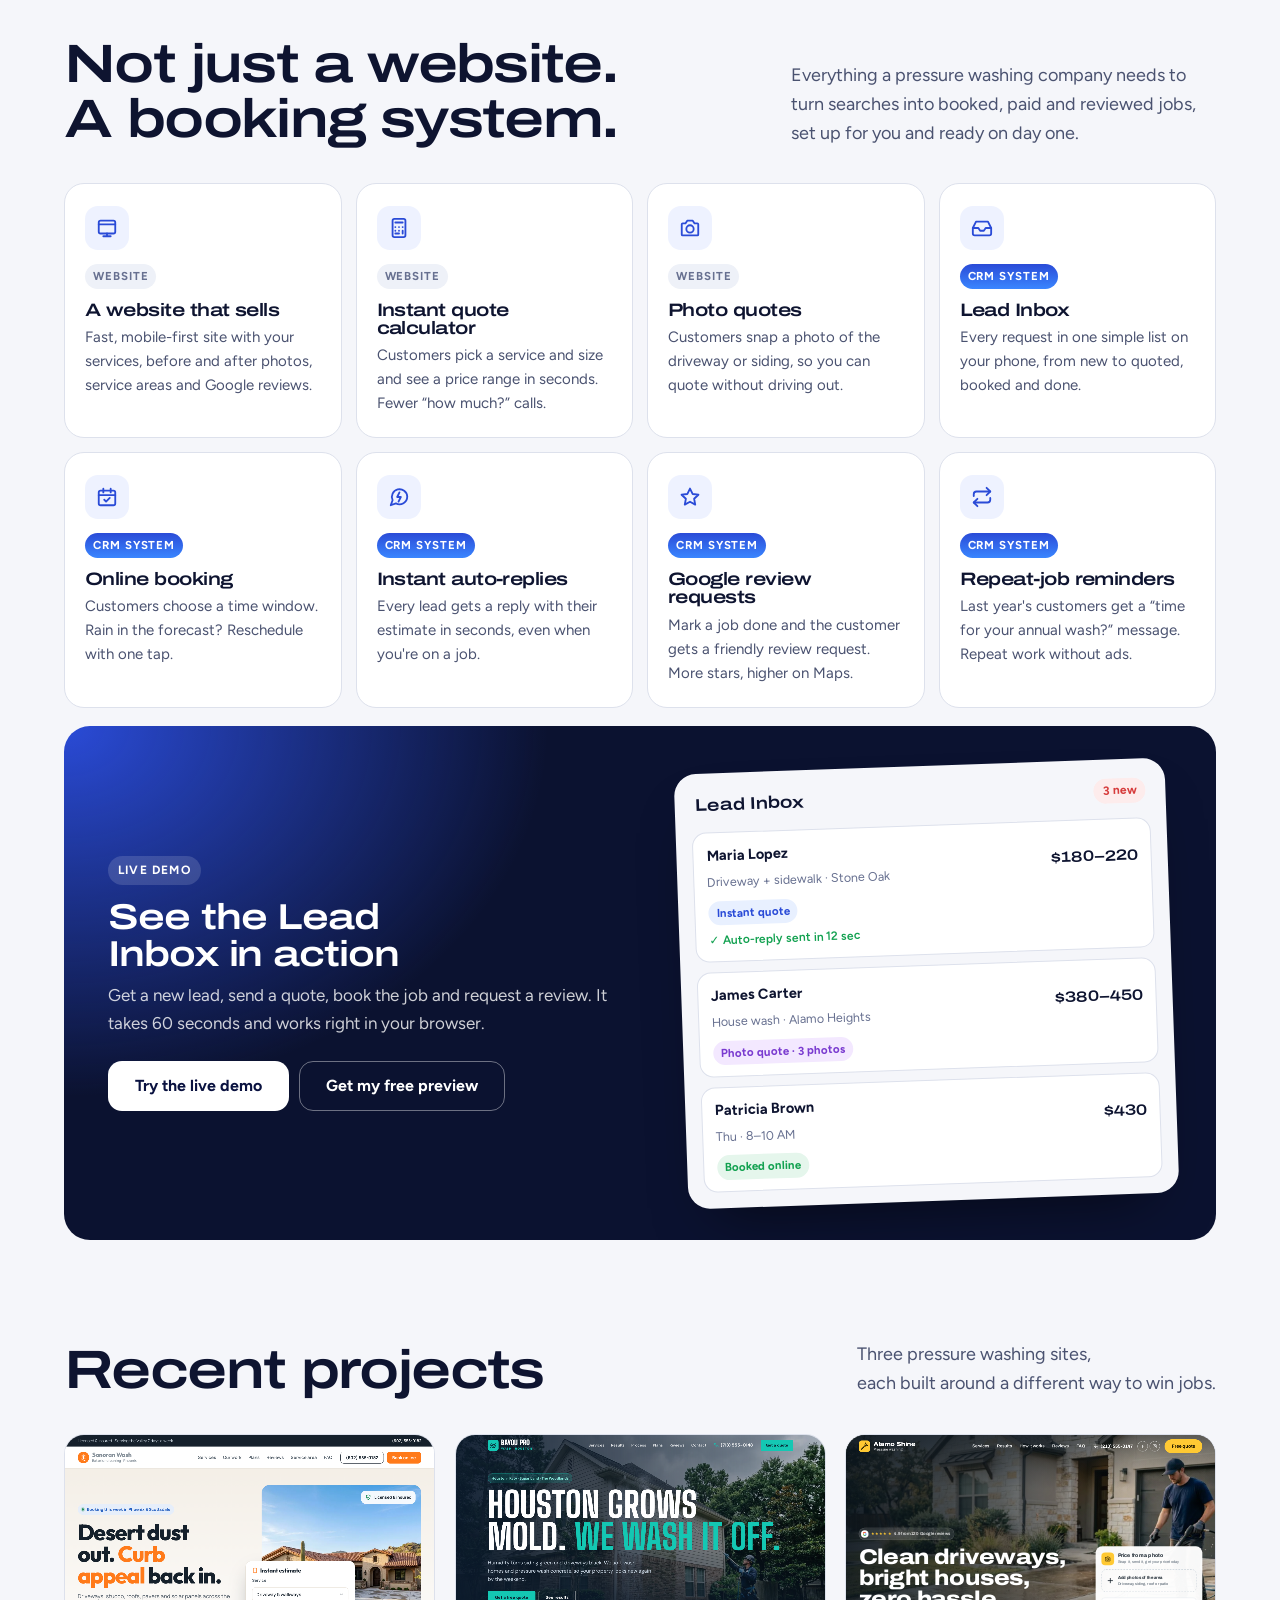
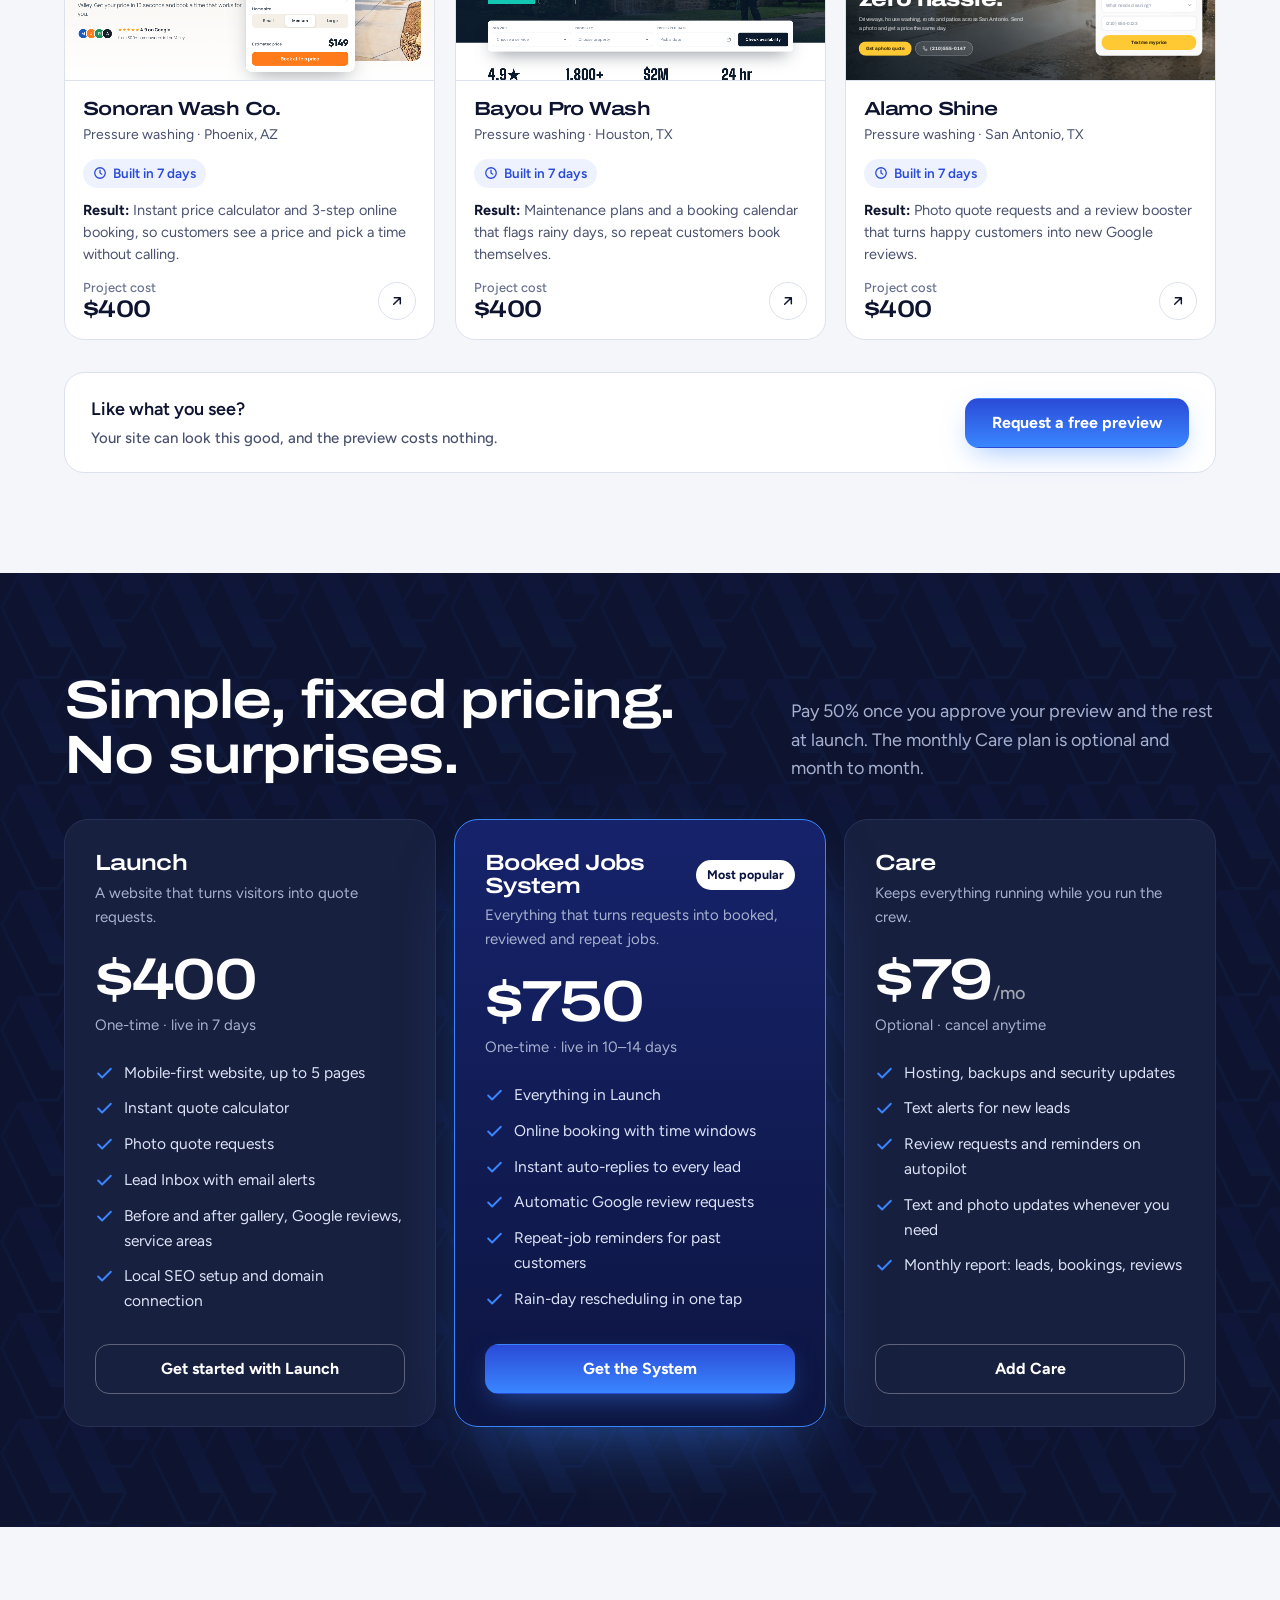
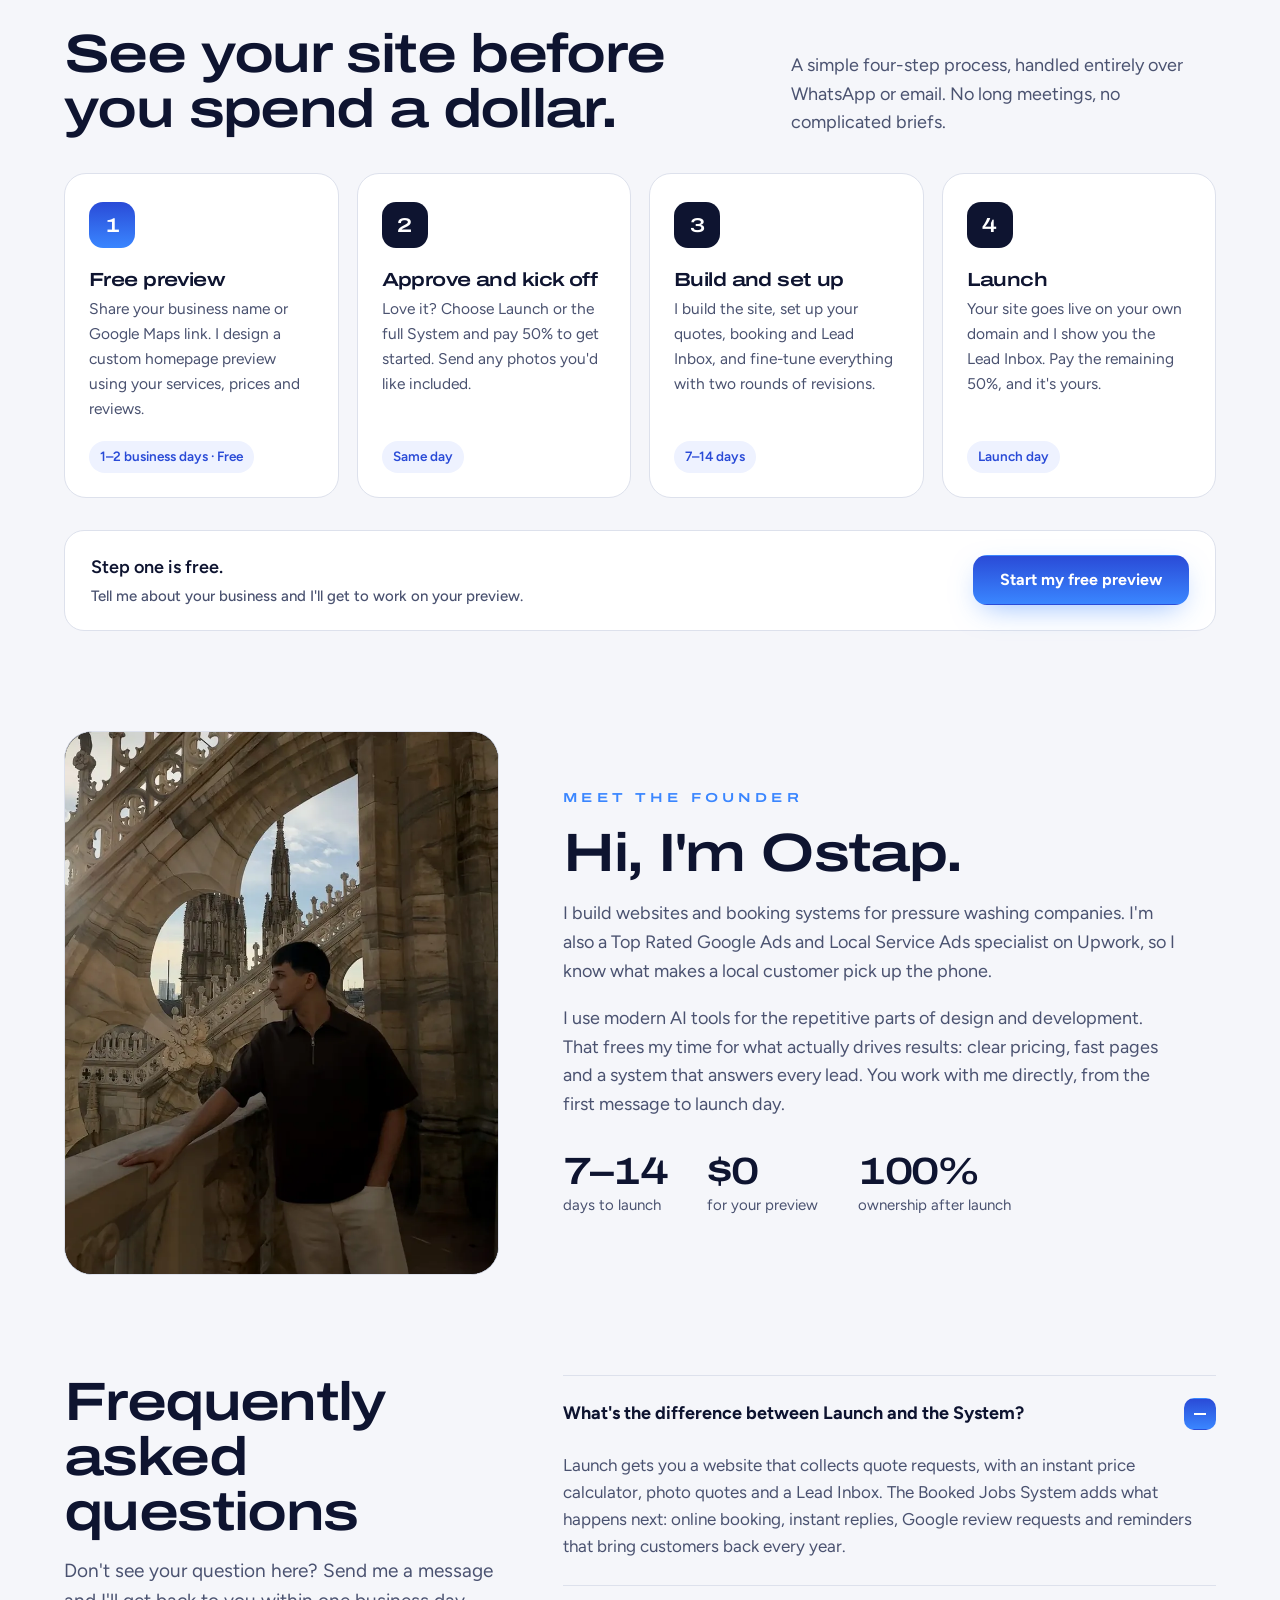
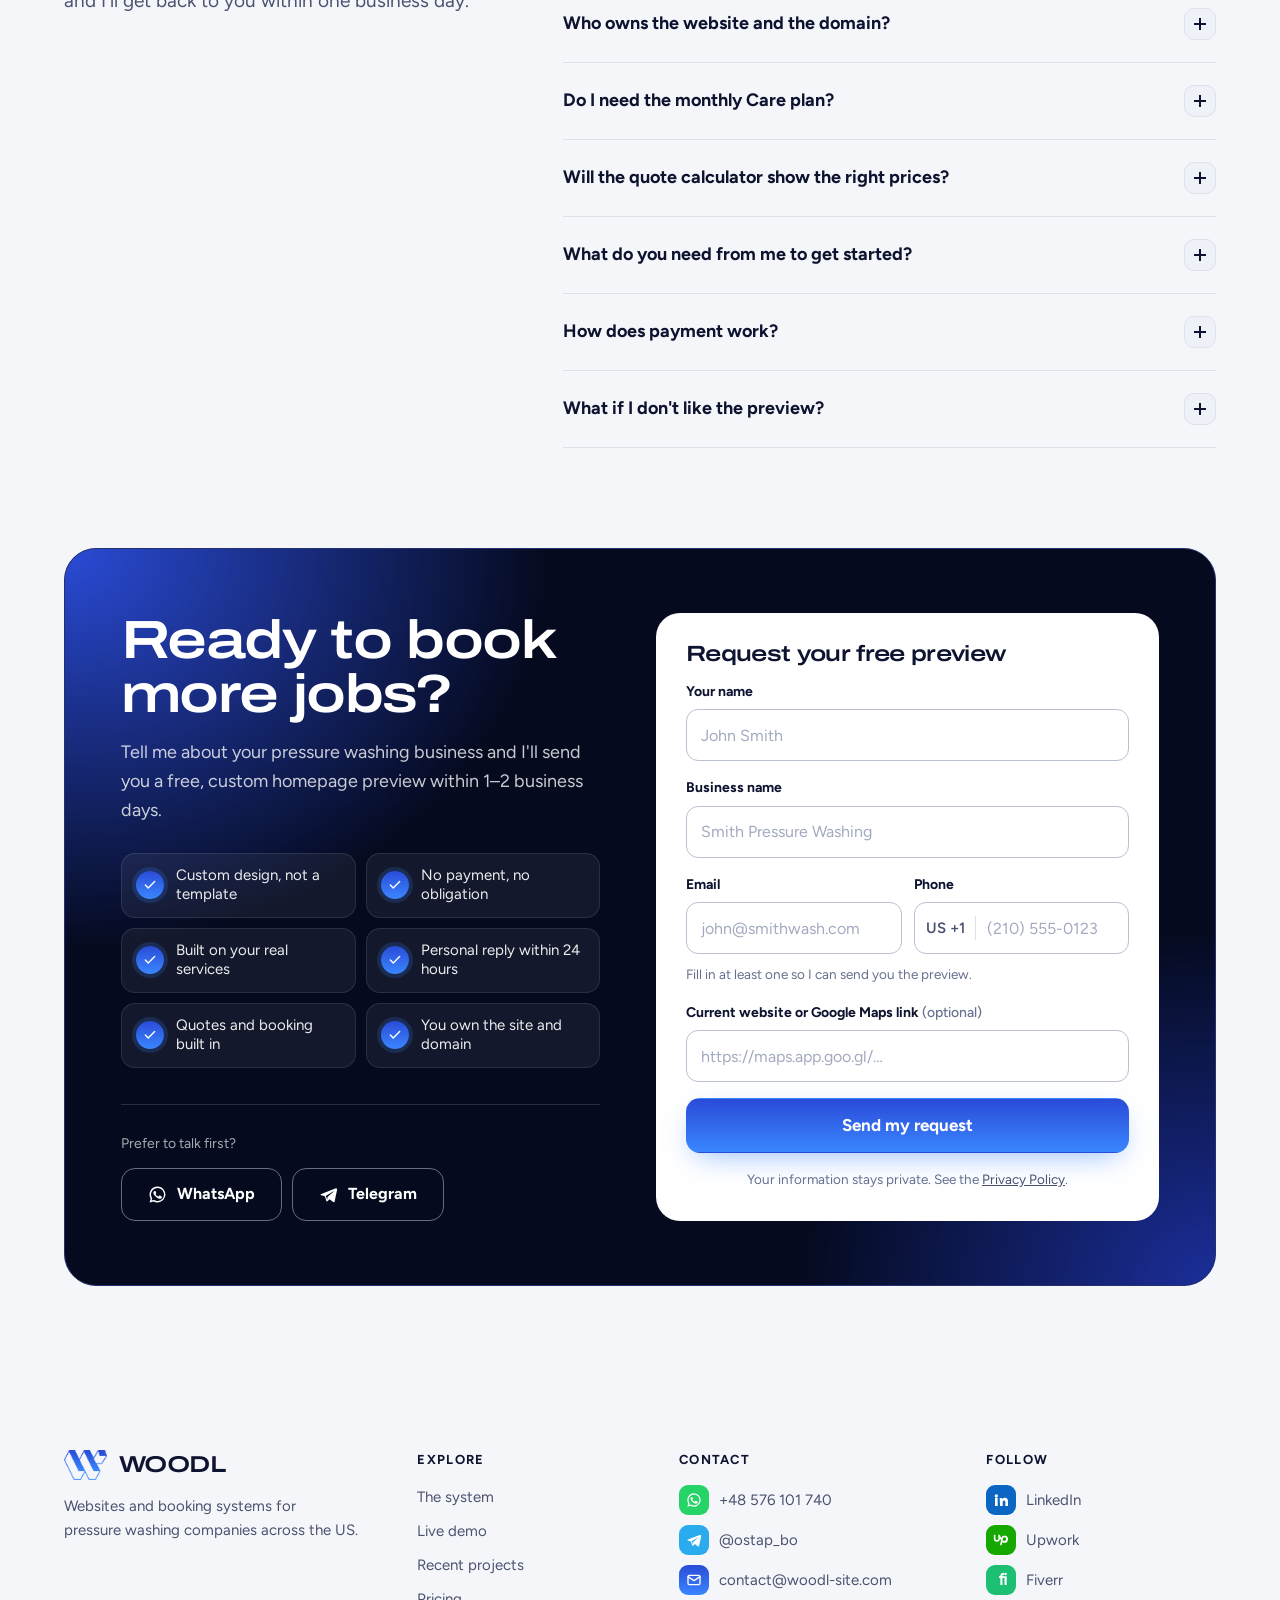
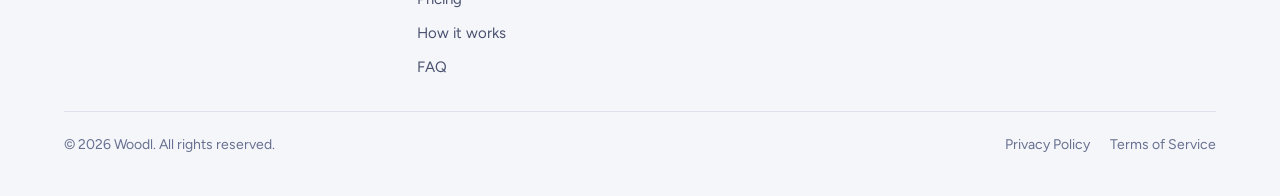
==== commit 20418701: "Add files via upload" ====
--- a/index.html
+++ b/index.html
@@ -93,6 +93,7 @@
   .btn-line:hover{border-color:var(--blue);color:var(--blue);background:var(--tint);transform:translateY(-2px);}
   .btn svg{width:19px;height:19px;flex:none;}
 
+
   /* scroll reveal */
   .js .rv{opacity:0;transform:translateY(28px);transition:opacity .8s cubic-bezier(.2,.7,.2,1),transform .8s cubic-bezier(.2,.7,.2,1);transition-delay:var(--d,0s);}
   .js .rv.rv-l{transform:translateX(-32px);}
@@ -181,7 +182,8 @@
   .trust{padding-top:0;padding-bottom:0;}
   .trust-in{display:flex;align-items:center;gap:28px;background:var(--surface);border:1px solid var(--line);border-radius:22px;padding:20px 28px;}
   .trust-lbl{font-size:13px;font-weight:700;text-transform:uppercase;letter-spacing:.1em;color:var(--text-3);white-space:nowrap;}
-  .niches{display:flex;gap:8px;flex-wrap:nowrap;padding-left:28px;border-left:1px solid var(--line);}
+  .niches{display:flex;flex:1;gap:8px;flex-wrap:nowrap;padding-left:28px;border-left:1px solid var(--line);}
+  .niche{flex:1;justify-content:center;}
   .niche{display:inline-flex;align-items:center;gap:8px;padding:6px 14px 6px 6px;border-radius:999px;background:var(--tint);font-size:14.5px;font-weight:600;color:var(--text);white-space:nowrap;}
   .niche i{width:28px;height:28px;border-radius:50%;background:#fff;color:var(--blue);display:flex;align-items:center;justify-content:center;flex:none;}
   .niche svg{width:16px;height:16px;}
@@ -440,8 +442,9 @@
   }
   @media (max-width:1100px){
     .terms{display:none;}
-    .trust-in{overflow:hidden;}
-    .niches{overflow-x:auto;scrollbar-width:none;min-width:0;}
+    .trust-in{flex-direction:column;align-items:stretch;gap:14px;}
+    .niches{flex-wrap:wrap;min-width:0;padding-left:0;border-left:none;}
+    .niche{flex:1 1 auto;}
     .niches::-webkit-scrollbar{display:none;}
     .work-grid{grid-template-columns:1fr 1fr;}
   }
@@ -497,7 +500,9 @@
     .phone:nth-child(2){margin-left:-80px;}
     .phone:nth-child(3){right:0;top:50px;}
     .trust-in{flex-direction:column;align-items:flex-start;gap:14px;padding:18px;}
-    .niches{padding-left:0;border-left:none;overflow-x:auto;scrollbar-width:none;max-width:calc(100% + 18px);margin-right:-18px;padding-right:18px;}
+    .niches{padding-left:0;border-left:none;flex-wrap:wrap;gap:8px;width:100%;}
+    .niche{flex:1 1 calc(50% - 4px);justify-content:flex-start;font-size:14px;}
+    .niche:last-child{flex-basis:100%;}
     .niches::-webkit-scrollbar{display:none;}
     .sec-head{margin-bottom:26px;}
     .sec-head p{font-size:16.5px;}
@@ -530,11 +535,59 @@
     .cta-alt{margin-top:28px;}
     .faq summary{font-size:16.5px;padding:20px 0;}
     .about-stats{gap:28px;}
-    .modal{padding:10px;align-items:flex-end;}
-    .modal-box{max-height:calc(100dvh - 20px);}
+    .modal{padding:12px;align-items:center;}
+    .modal-box{max-height:calc(100dvh - 24px);}
+    .modal .form{padding:18px 16px 16px;gap:10px;}
+    .modal .form h3{font-size:20px;padding-right:48px;}
+    .modal .form .sub{display:none;}
+    .modal .field{gap:4px;}
+    .modal .field label{font-size:13px;}
+    .modal .field input{height:44px;font-size:16px;border-radius:10px;}
+    .modal .pair{gap:10px;}
+    .modal .hint{margin:-4px 0 0;font-size:12px;}
+    .modal .form .btn{padding:14px;font-size:16px;}
+    .modal .form small{font-size:12px;}
+    .modal-x{top:12px;right:12px;width:36px;height:36px;}
     .wa-float{width:54px;height:54px;}
   }
+
+  /* mobile sliders (problems, process) */
+  .sl-nav{display:none;}
+  @media (max-width:640px){
+    .ps-grid.msl,.steps.msl{display:flex;grid-template-columns:none;grid-template-rows:none;gap:12px;overflow-x:auto;scroll-snap-type:x mandatory;scrollbar-width:none;margin:0 -16px;padding:4px 16px 6px;scroll-padding:0 16px;}
+    .msl::-webkit-scrollbar{display:none;}
+    .msl > *{flex:0 0 86%;scroll-snap-align:start;}
+    .ps-grid.msl .ps{display:flex;flex-direction:column;}
+    .ps-grid.msl .ps-fix{margin-top:auto;}
+    .sl-nav{display:flex;align-items:center;justify-content:space-between;margin-top:14px;}
+    .sl-dots{display:flex;gap:6px;}
+    .sl-dots i{width:7px;height:7px;border-radius:4px;background:var(--line);transition:width .35s cubic-bezier(.22,.61,.36,1),background-color .35s;}
+    .sl-dots i.on{width:22px;background:var(--blue);}
+    .sl-btns{display:flex;gap:8px;}
+    .sl-btns button{width:42px;height:42px;border-radius:12px;border:1px solid var(--line);background:var(--surface);color:var(--text);display:flex;align-items:center;justify-content:center;cursor:pointer;transition:border-color .35s,color .35s,opacity .35s;}
+    .sl-btns button:disabled{opacity:.35;cursor:default;}
+    .sl-btns svg{width:18px;height:18px;}
+    /* CTA: compact benefit chips + compact form */
+    .cta-points{grid-template-columns:1fr 1fr;gap:8px;margin-top:20px;}
+    .cta-points li{padding:9px 10px;gap:8px;font-size:13px;border-radius:12px;}
+    .cta-points i{width:20px;height:20px;box-shadow:none;}
+    .cta-points svg{width:11px;height:11px;}
+    .cta .form{padding:18px 16px 16px;gap:10px;}
+    .cta .field{gap:4px;}
+    .cta .field label{font-size:13px;}
+    .cta .field input{height:44px;border-radius:10px;}
+    .cta .hint{margin:-4px 0 0;font-size:12px;}
+    .cta .form .btn{padding:14px;font-size:16px;}
+    .cta .form small{font-size:12px;}
+    .cta{padding:28px 16px 16px !important;}
+    .cta-l > p{display:none;}
+    .cta-points li:nth-child(n+5){display:none;}
+    .cta-alt{margin-top:18px !important;padding-top:16px !important;}
+    .cta-alt .lbl{font-size:13px;}
+    .cta-alt .btn{padding:11px 10px !important;font-size:14px !important;}
+  }
 </style>
+<script src="a.js" defer></script>
 </head>
 <body>
 
@@ -1043,6 +1096,7 @@
           try{ const k='woodl_leads', a=JSON.parse(localStorage.getItem(k)||'[]'); a.push({...data, at:new Date().toISOString()}); localStorage.setItem(k, JSON.stringify(a)); }catch(_){}
         }
         form.classList.add('sent');
+        if(window.track) track('generate_lead', {plan: data.plan || 'none', source: data.source || 'form', currency:'USD', value: /Booked/.test(data.plan||'') ? 750 : /Care/.test(data.plan||'') ? 79 : 400});
       }catch(err){
         btn.disabled = false; btn.textContent = btnText;
         const sm = $('small', form);
@@ -1052,6 +1106,24 @@
     });
   });
 
+  /* mobile sliders with arrows */
+  (function(){
+    const arrow = d => `<svg viewBox="0 0 24 24" fill="none" stroke="currentColor" stroke-width="2.4" stroke-linecap="round" stroke-linejoin="round"><path d="${d}"/></svg>`;
+    $$('.ps-grid, .steps').forEach(track => {
+      track.classList.add('msl');
+      const items = [...track.children];
+      const nav = document.createElement('div'); nav.className = 'sl-nav';
+      nav.innerHTML = `<div class="sl-dots">${items.map(() => '<i></i>').join('')}</div><div class="sl-btns"><button type="button" aria-label="Previous">${arrow('M15 6l-6 6 6 6')}</button><button type="button" aria-label="Next">${arrow('M9 6l6 6-6 6')}</button></div>`;
+      track.after(nav);
+      const [prev, next] = $$('button', nav), dots = $$('.sl-dots i', nav);
+      const idx = () => { const x = track.scrollLeft; let best = 0, d = 1e9; items.forEach((it, i) => { const dd = Math.abs(it.offsetLeft - track.offsetLeft - x - parseFloat(getComputedStyle(track).paddingLeft) + 0); if(dd < d){ d = dd; best = i; } }); return best; };
+      const go = i => { const it = items[Math.max(0, Math.min(items.length - 1, i))]; track.scrollTo({left: it.offsetLeft - items[0].offsetLeft, behavior:'smooth'}); };
+      const upd = () => { const i = track.scrollLeft + track.clientWidth >= track.scrollWidth - 4 ? items.length - 1 : idx(); dots.forEach((d, k) => d.classList.toggle('on', k === i)); prev.disabled = track.scrollLeft < 4; next.disabled = track.scrollLeft + track.clientWidth >= track.scrollWidth - 4; };
+      prev.onclick = () => go(idx() - 1); next.onclick = () => go(idx() + 1);
+      track.addEventListener('scroll', () => requestAnimationFrame(upd), {passive:true});
+      addEventListener('resize', upd); upd();
+    });
+  })();
   /* scroll reveal */
   const groups = [
     ['.trust-in', 'rv-s'], ['.sec-head > *', ''], ['.ps', ''], ['.wcard', ''], ['.plan', ''], ['.care', ''],
@@ -1059,7 +1131,7 @@
     ['.faq details', ''], ['.cta', 'rv-s'], ['.cta-points li', ''], ['.leadin', ''], ['.foot > *', ''], ['.niche', 'rv-s']
   ];
   const rvEls = [];
-  const scrollers = new Set($$('.niches, .work-grid').filter(el => el.scrollWidth > el.clientWidth + 4));
+  const scrollers = new Set($$('.niches, .work-grid, .msl').filter(el => el.scrollWidth > el.clientWidth + 4));
   groups.forEach(([sel, extra]) => {
     const els = $$(sel), byParent = new Map();
     els.forEach(el => { if(scrollers.has(el.parentElement)) return; const k = el.parentElement, i = byParent.get(k) || 0; byParent.set(k, i + 1); el.classList.add('rv'); if(extra) el.classList.add(extra); el.style.setProperty('--d', (Math.min(i, 8) * 0.08) + 's'); rvEls.push(el); });
@@ -1098,10 +1170,10 @@
     mForm.elements.plan.value = plan || '';
     $('#mTitle').textContent = plan && plan !== 'Not sure yet' ? `Get started with ${plan}` : 'Get your free website preview';
     modal.classList.add('open'); modal.setAttribute('aria-hidden', 'false'); document.body.style.overflow = 'hidden';
-    setTimeout(() => $('input', mForm).focus(), 60);
+    if(!matchMedia('(hover: none)').matches) setTimeout(() => $('input', mForm).focus(), 60);
   };
   const closeForm = () => { modal.classList.remove('open'); modal.setAttribute('aria-hidden', 'true'); document.body.style.overflow = ''; if(lastFocus) lastFocus.focus(); };
-  document.addEventListener('click', e => { const t = e.target.closest('[data-open-form]'); if(t){ e.preventDefault(); openForm(t.dataset.openForm); } });
+  document.addEventListener('click', e => { const t = e.target.closest('[data-open-form]'); if(t){ e.preventDefault(); openForm(t.dataset.openForm); if(window.track) track('open_form', {plan: t.dataset.openForm || 'none'}); } });
   $$('[data-close-form]').forEach(b => b.addEventListener('click', closeForm));
   modal.addEventListener('click', e => { if(e.target === modal) closeForm(); });
   document.addEventListener('keydown', e => {
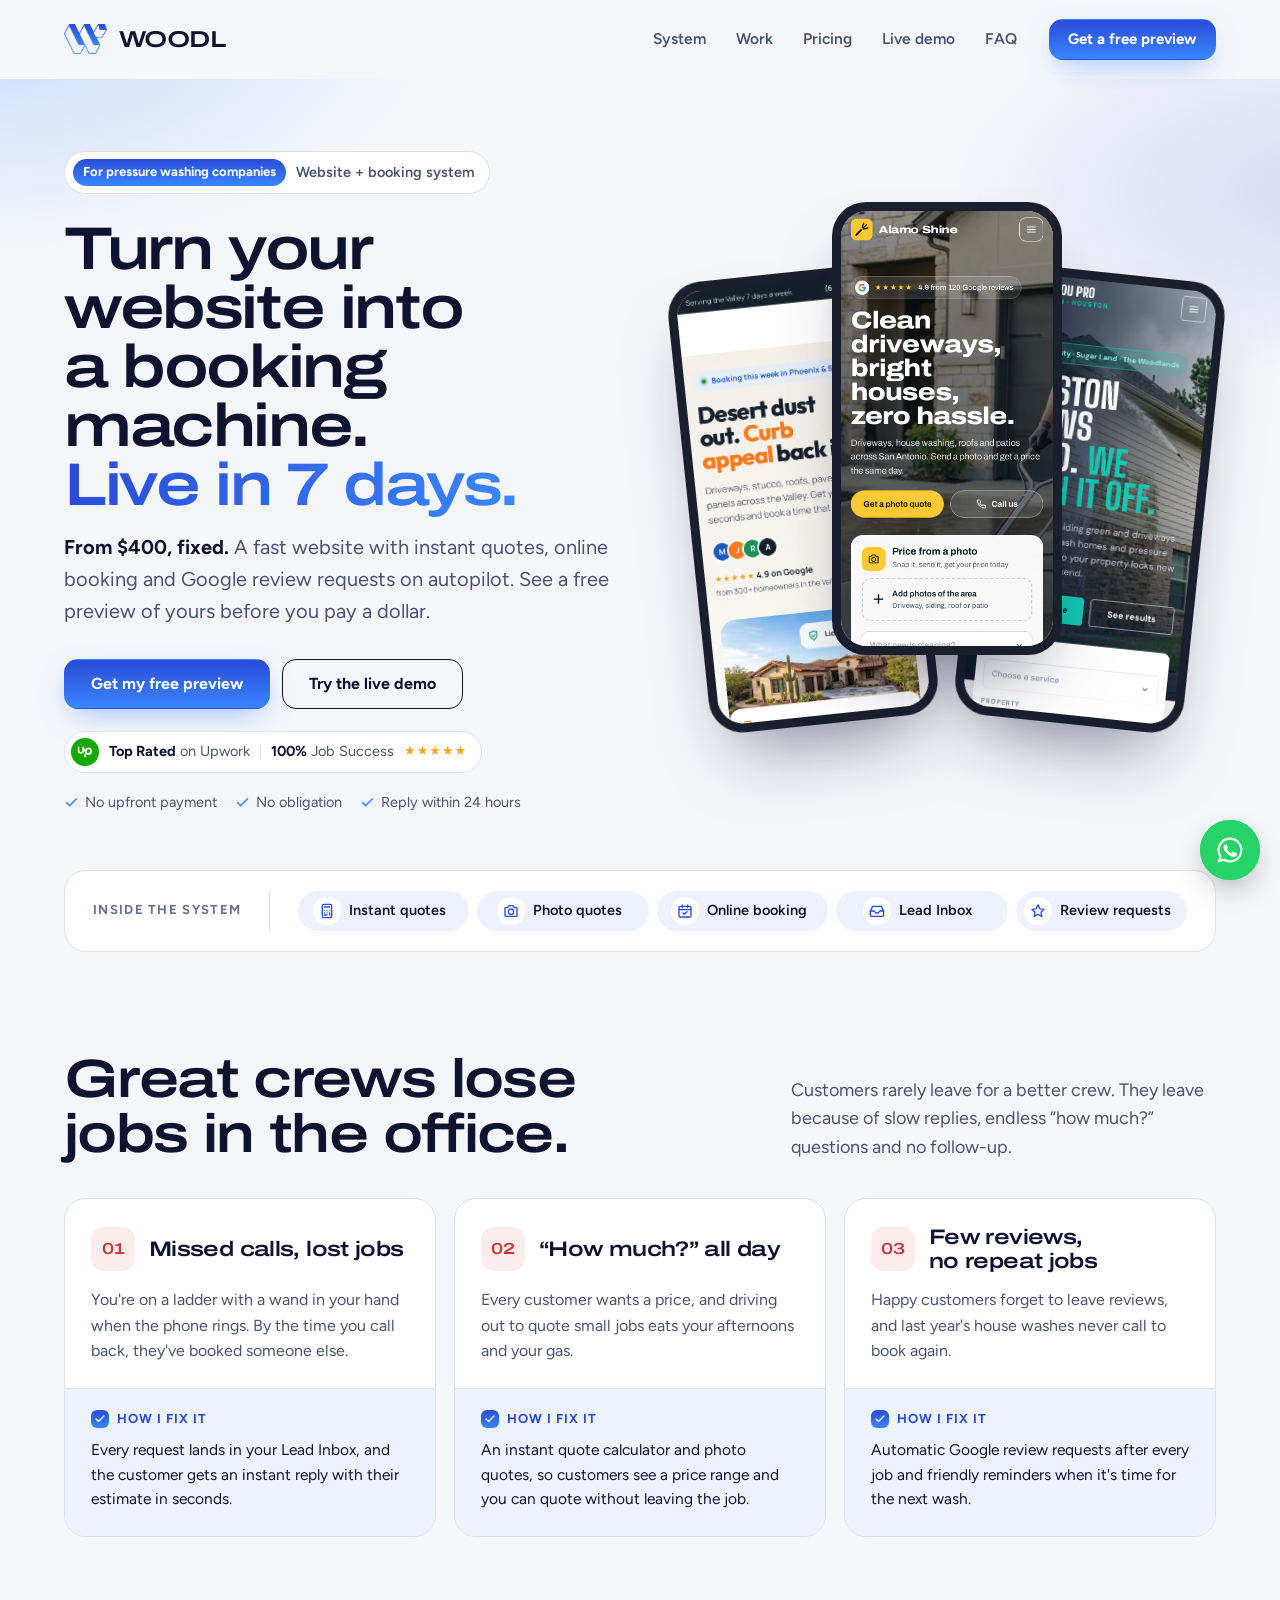
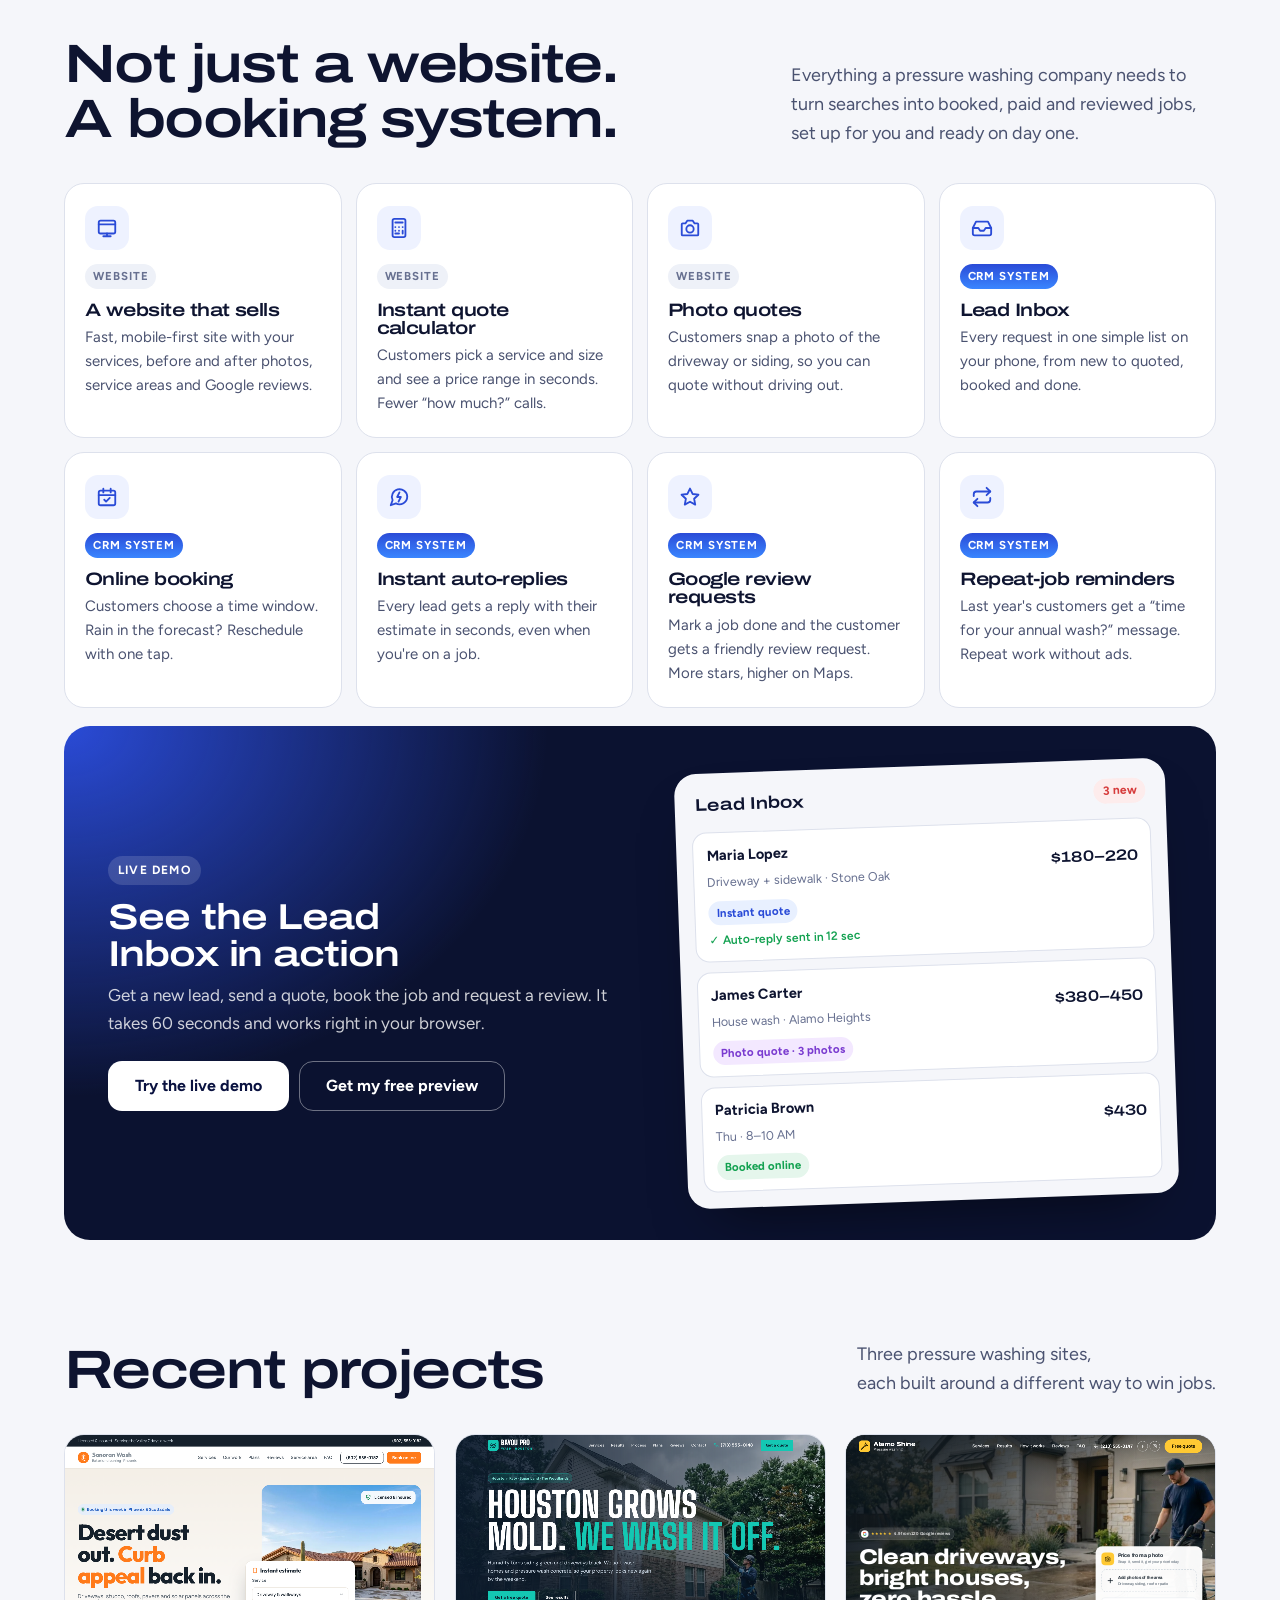
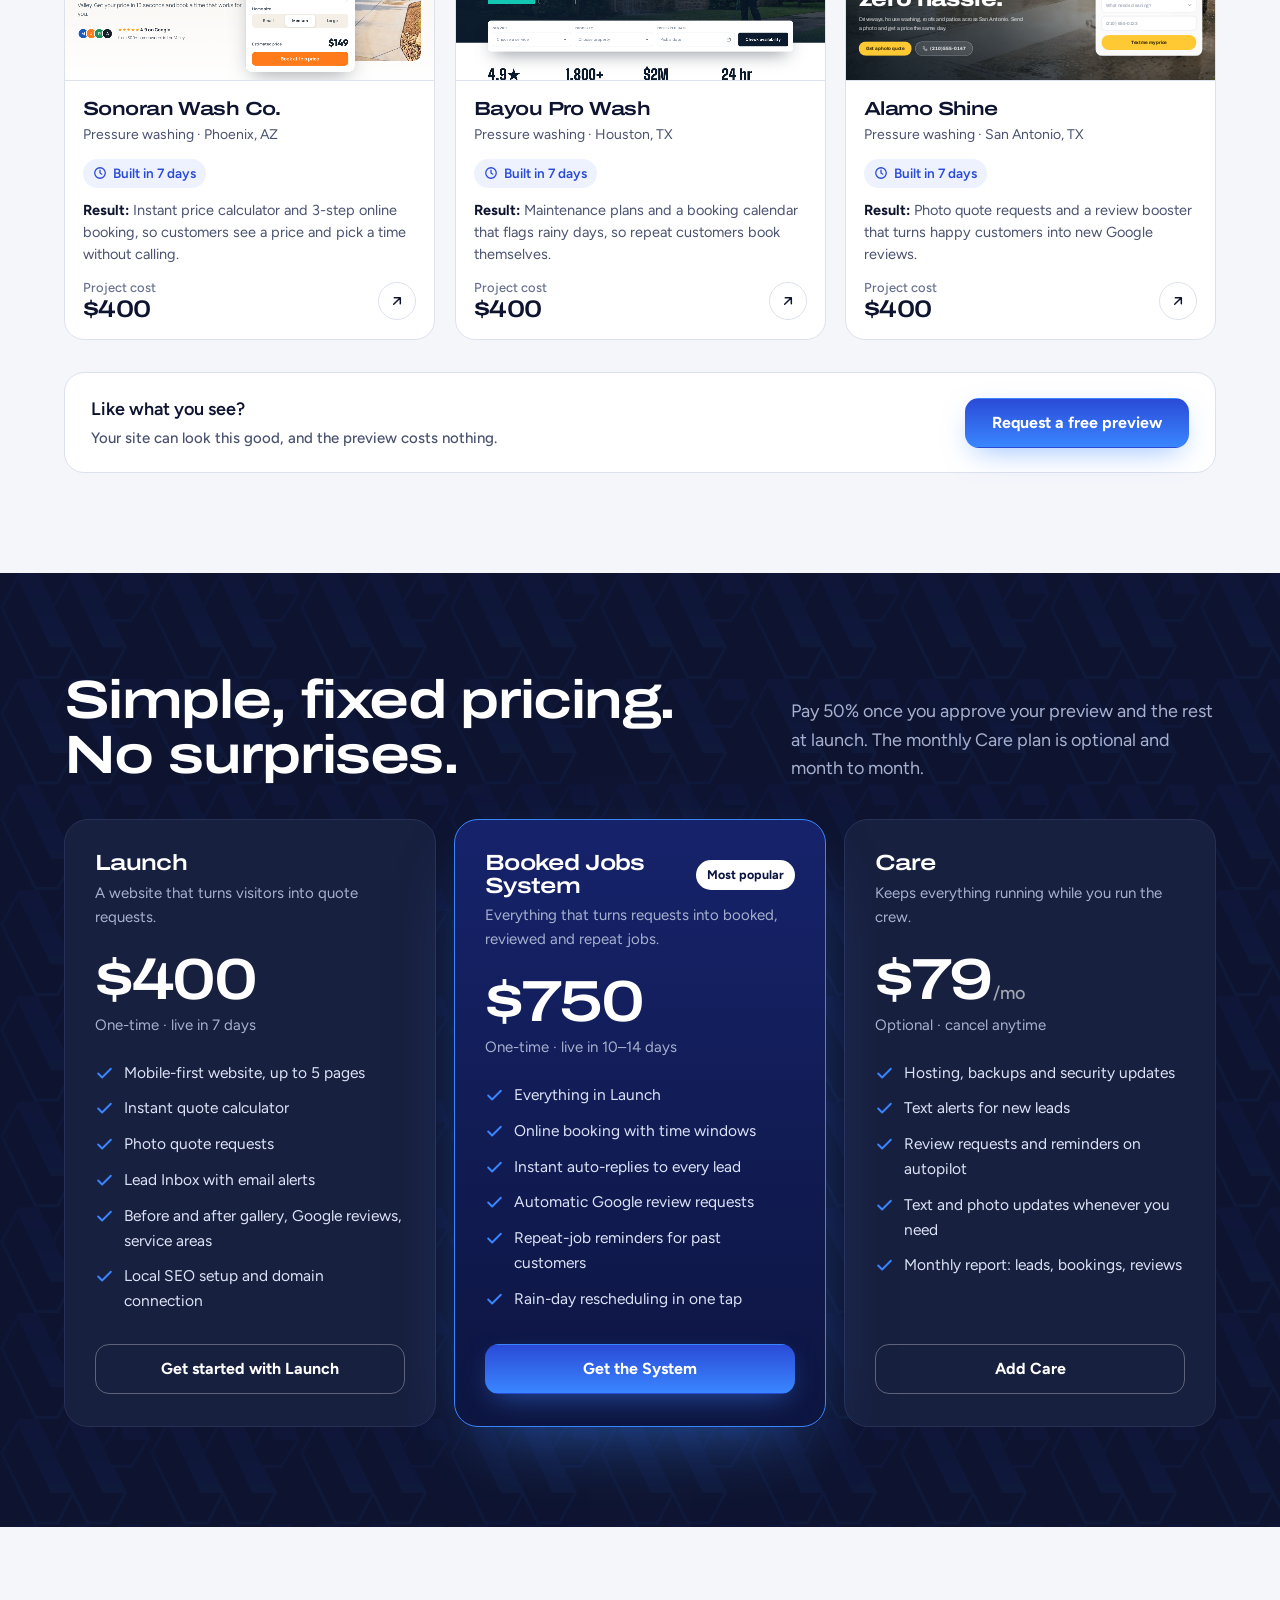
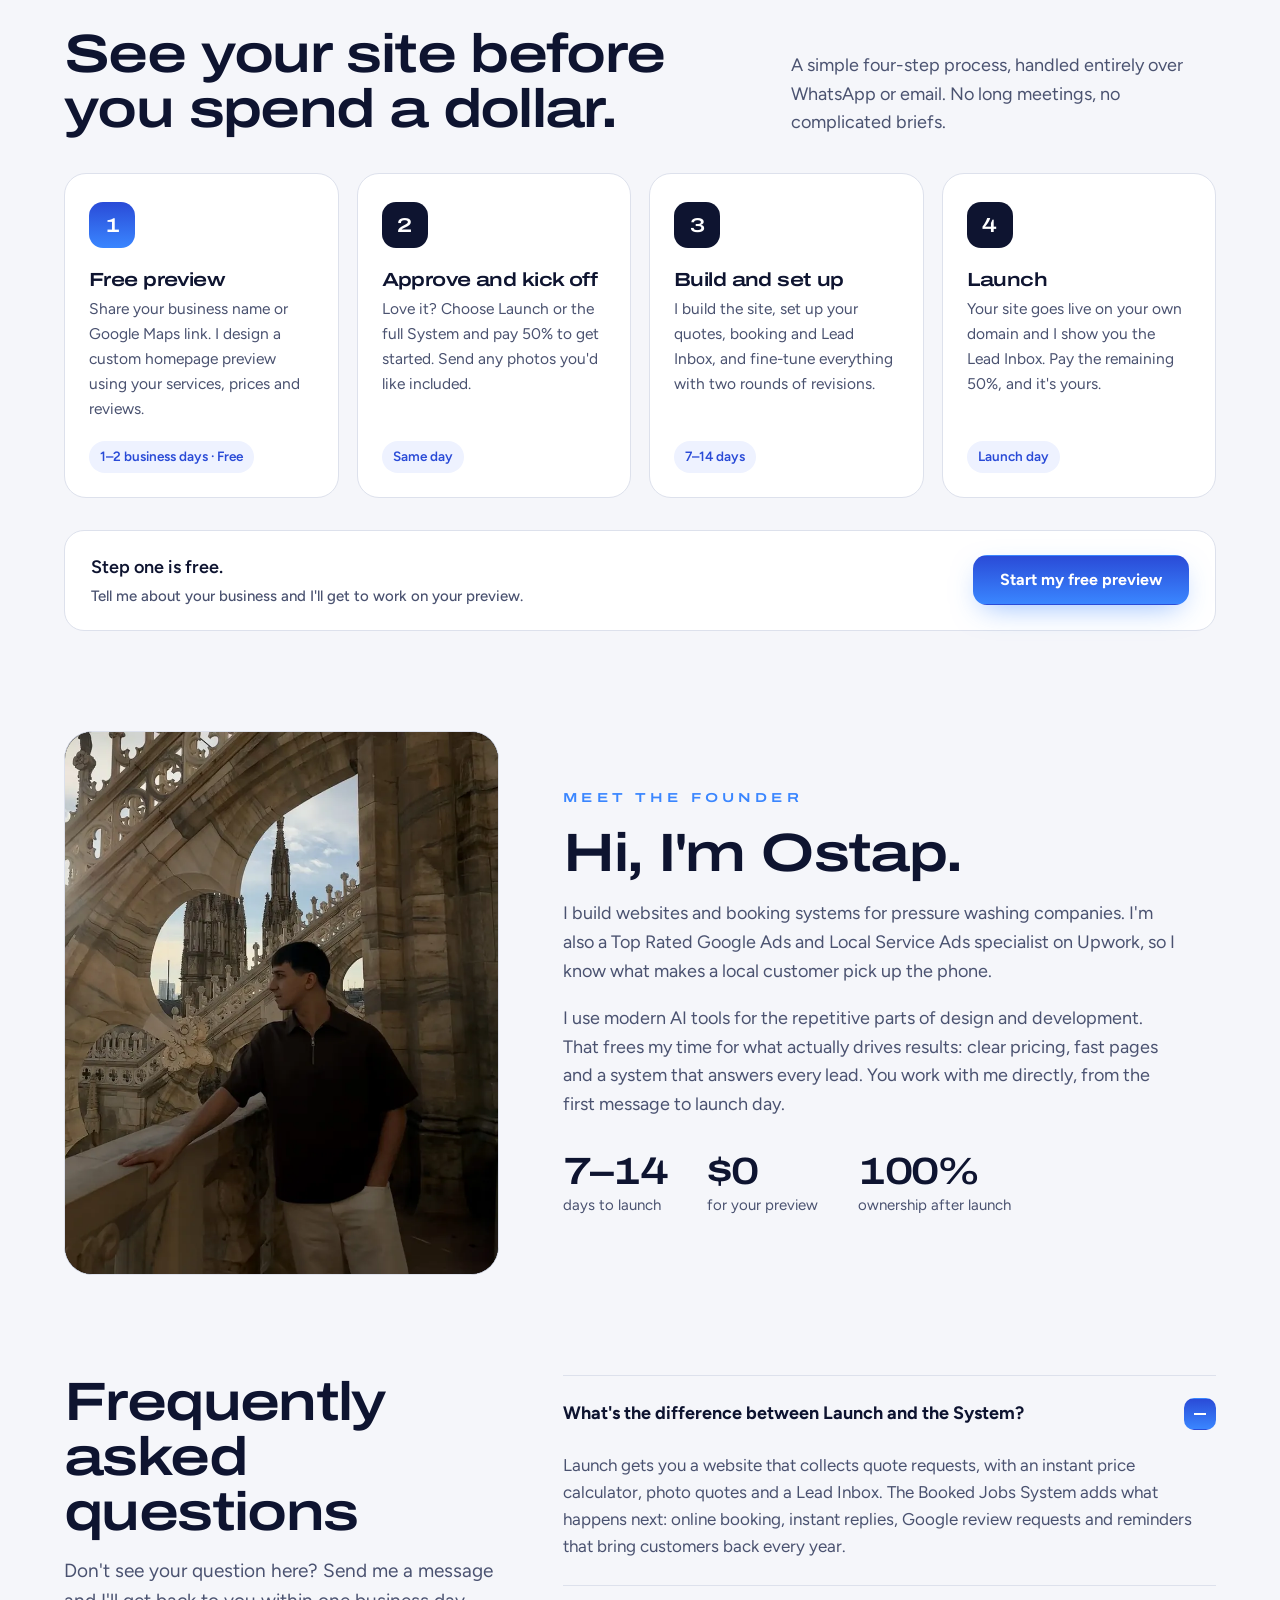
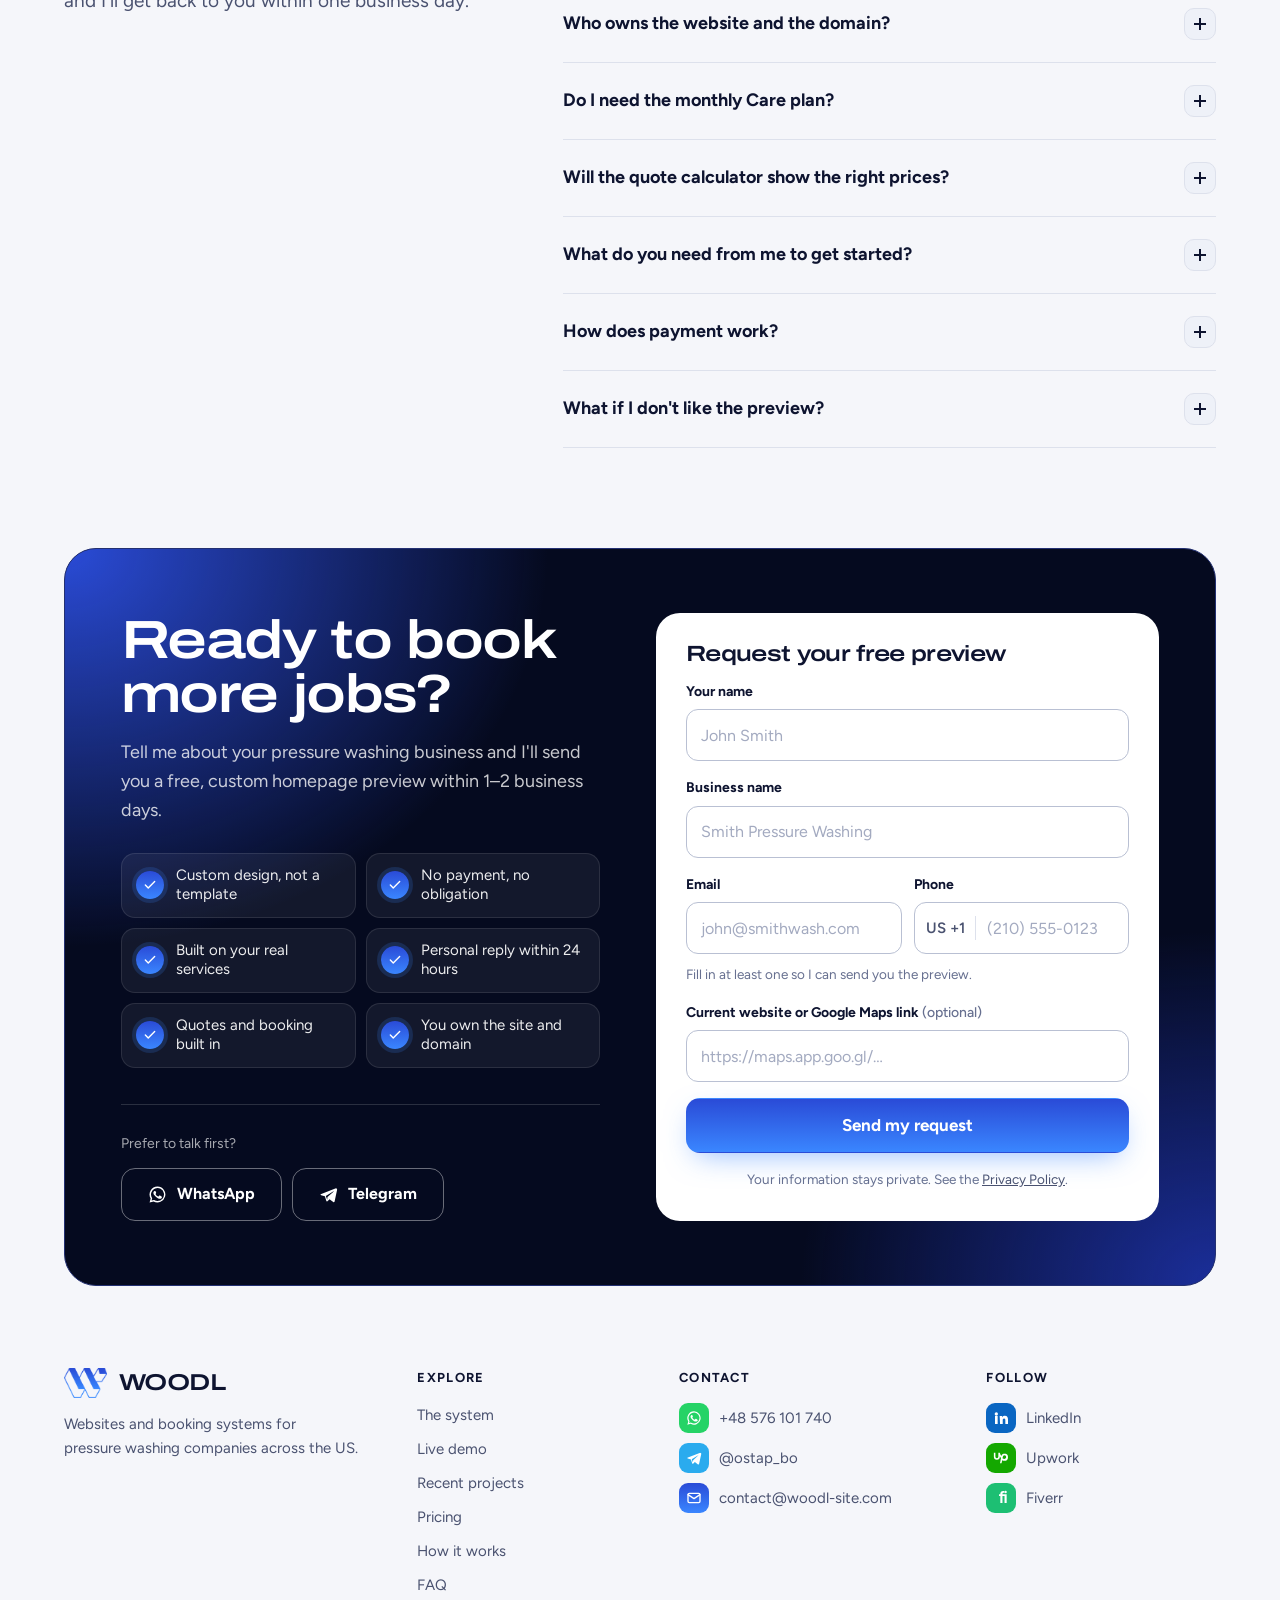
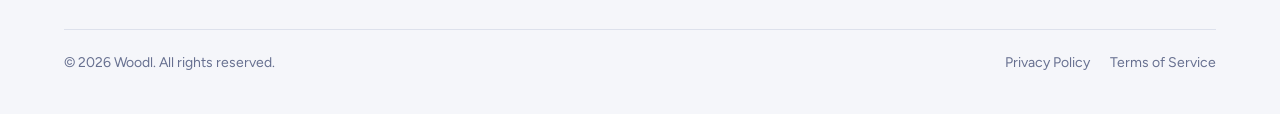
==== commit 62a9ee48: "Add files via upload" ====
--- a/index.html
+++ b/index.html
@@ -391,7 +391,7 @@
   .modal-x svg{width:18px;height:18px;}
 
   /* 12. footer */
-  .site-foot{padding-top:64px;padding-bottom:40px;color:var(--text-2);font-size:15px;}
+  .site-foot{padding-top:42px;padding-bottom:40px;color:var(--text-2);font-size:15px;}
   .foot{display:grid;grid-template-columns:1.4fr 1fr 1.2fr;gap:32px;padding-bottom:32px;border-bottom:1px solid var(--line);}
   .foot.has-social{grid-template-columns:1.4fr 1fr 1.2fr 1fr;}
   .foot-brand p{margin:14px 0 0;}
@@ -438,7 +438,7 @@
     .mbar-wa{width:52px;height:52px;border-radius:14px;background:#25D366;color:#fff;display:flex;align-items:center;justify-content:center;flex:none;}
     .mbar-wa svg{width:26px;height:26px;}
     .wa-float{display:none;}
-    body.has-mbar .site-foot{padding-bottom:110px;}
+    body.has-mbar .site-foot{padding-bottom:28px;}
   }
   @media (max-width:1100px){
     .terms{display:none;}
@@ -500,9 +500,9 @@
     .phone:nth-child(2){margin-left:-80px;}
     .phone:nth-child(3){right:0;top:50px;}
     .trust-in{flex-direction:column;align-items:flex-start;gap:14px;padding:18px;}
-    .niches{padding-left:0;border-left:none;flex-wrap:wrap;gap:8px;width:100%;}
-    .niche{flex:1 1 calc(50% - 4px);justify-content:flex-start;font-size:14px;}
-    .niche:last-child{flex-basis:100%;}
+    .niches{padding-left:0;border-left:none;display:grid;grid-template-columns:repeat(5,minmax(0,1fr));gap:6px;width:100%;}
+    .niche{flex-direction:column;justify-content:flex-start;gap:7px;padding:10px 4px 9px;border-radius:14px;font-size:11.5px;line-height:1.2;text-align:center;white-space:normal;}
+    .niche i{width:32px;height:32px;}
     .niches::-webkit-scrollbar{display:none;}
     .sec-head{margin-bottom:26px;}
     .sec-head p{font-size:16.5px;}
@@ -554,7 +554,10 @@
   /* mobile sliders (problems, process) */
   .sl-nav{display:none;}
   @media (max-width:640px){
-    .ps-grid.msl,.steps.msl{display:flex;grid-template-columns:none;grid-template-rows:none;gap:12px;overflow-x:auto;scroll-snap-type:x mandatory;scrollbar-width:none;margin:0 -16px;padding:4px 16px 6px;scroll-padding:0 16px;}
+    .ps-grid.msl,.steps.msl,.work-grid.msl{display:flex;grid-template-columns:none;grid-template-rows:none;grid-auto-flow:row;gap:12px;overflow-x:auto;scroll-snap-type:x mandatory;scrollbar-width:none;margin:0 -18px;padding:4px 18px 6px;scroll-padding:0 18px;}
+    #work .leadin{display:none;}
+    #contact{padding-bottom:26px !important;}
+    .site-foot{padding-top:32px;}
     .msl::-webkit-scrollbar{display:none;}
     .msl > *{flex:0 0 86%;scroll-snap-align:start;}
     .ps-grid.msl .ps{display:flex;flex-direction:column;}
@@ -585,6 +588,16 @@
     .cta-alt{margin-top:18px !important;padding-top:16px !important;}
     .cta-alt .lbl{font-size:13px;}
     .cta-alt .btn{padding:11px 10px !important;font-size:14px !important;}
+  }
+
+  /* mobile: smaller headings */
+  @media (max-width:640px){
+    h2,.cta h2{font-size:clamp(25px,7.2vw,29px);line-height:1.08;}
+    .hero h1{font-size:clamp(30px,8.6vw,36px);}
+    h3{font-size:clamp(17px,4.8vw,19px);}
+    .sec-head{margin-bottom:22px;}
+    .sec-head p{font-size:15.5px;}
+    section{padding-top:52px;padding-bottom:52px;}
   }
 </style>
 <script src="a.js" defer></script>
@@ -874,7 +887,7 @@
   </section>
 
   <!-- 11. FINAL CTA + FORM -->
-  <section id="contact" style="padding-top:0">
+  <section id="contact" style="padding-top:0;padding-bottom:40px">
     <div class="wrap">
       <div class="cta">
         <div class="cta-l">
@@ -1109,7 +1122,7 @@
   /* mobile sliders with arrows */
   (function(){
     const arrow = d => `<svg viewBox="0 0 24 24" fill="none" stroke="currentColor" stroke-width="2.4" stroke-linecap="round" stroke-linejoin="round"><path d="${d}"/></svg>`;
-    $$('.ps-grid, .steps').forEach(track => {
+    $$('.ps-grid, .steps, .work-grid').forEach(track => {
       track.classList.add('msl');
       const items = [...track.children];
       const nav = document.createElement('div'); nav.className = 'sl-nav';
@@ -1157,7 +1170,7 @@
     let pastHero = false, nearForm = false;
     const upd = () => { const on = pastHero && !nearForm; mbar.classList.toggle('show', on); mbar.setAttribute('aria-hidden', !on); $$('button, a', mbar).forEach(el => el.tabIndex = on ? 0 : -1); };
     new IntersectionObserver(([e]) => { pastHero = !e.isIntersecting && e.boundingClientRect.top < 0; upd(); }).observe($('.hero-ctas'));
-    new IntersectionObserver(([e]) => { nearForm = e.isIntersecting; upd(); }, {rootMargin:'0px 0px -20% 0px'}).observe($('#contact'));
+    new IntersectionObserver(([e]) => { nearForm = e.isIntersecting || e.boundingClientRect.top < 0; upd(); }, {rootMargin:'0px 0px -20% 0px'}).observe($('#contact'));
   }
 
   /* popup */
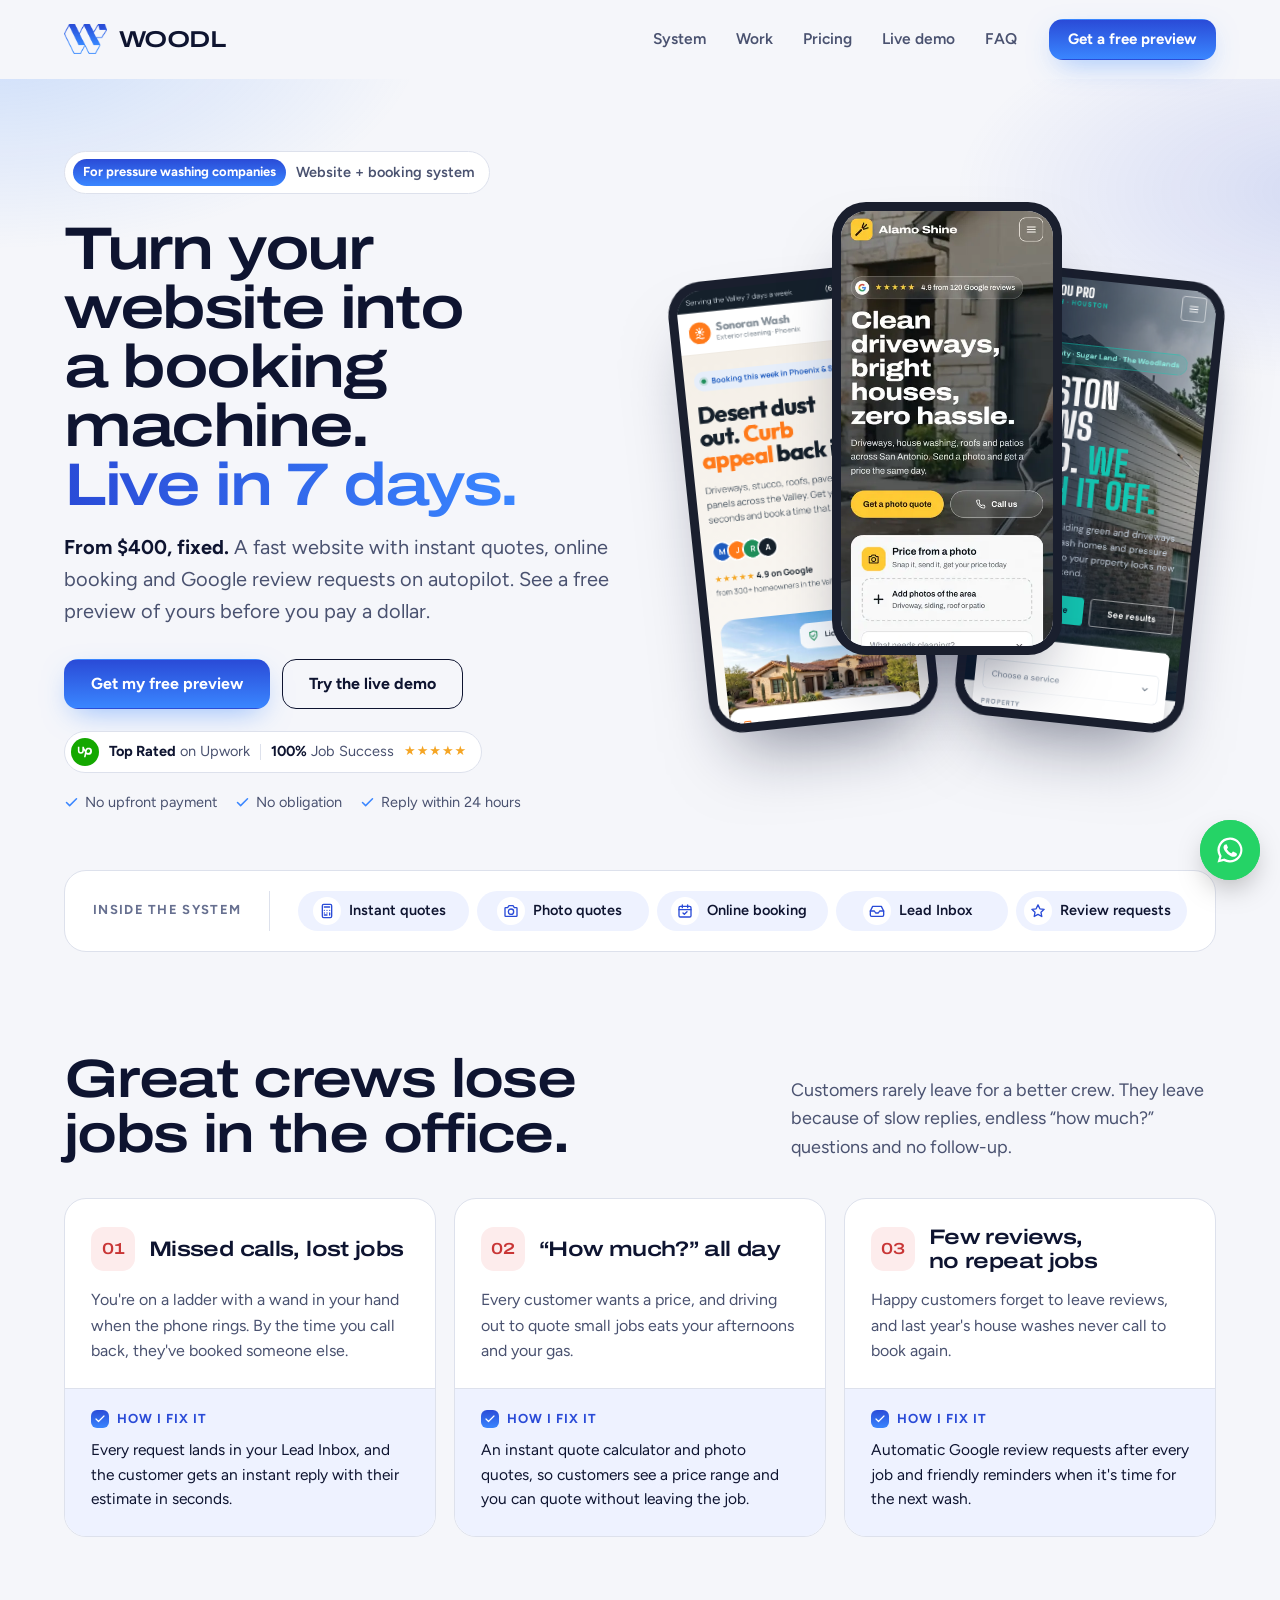
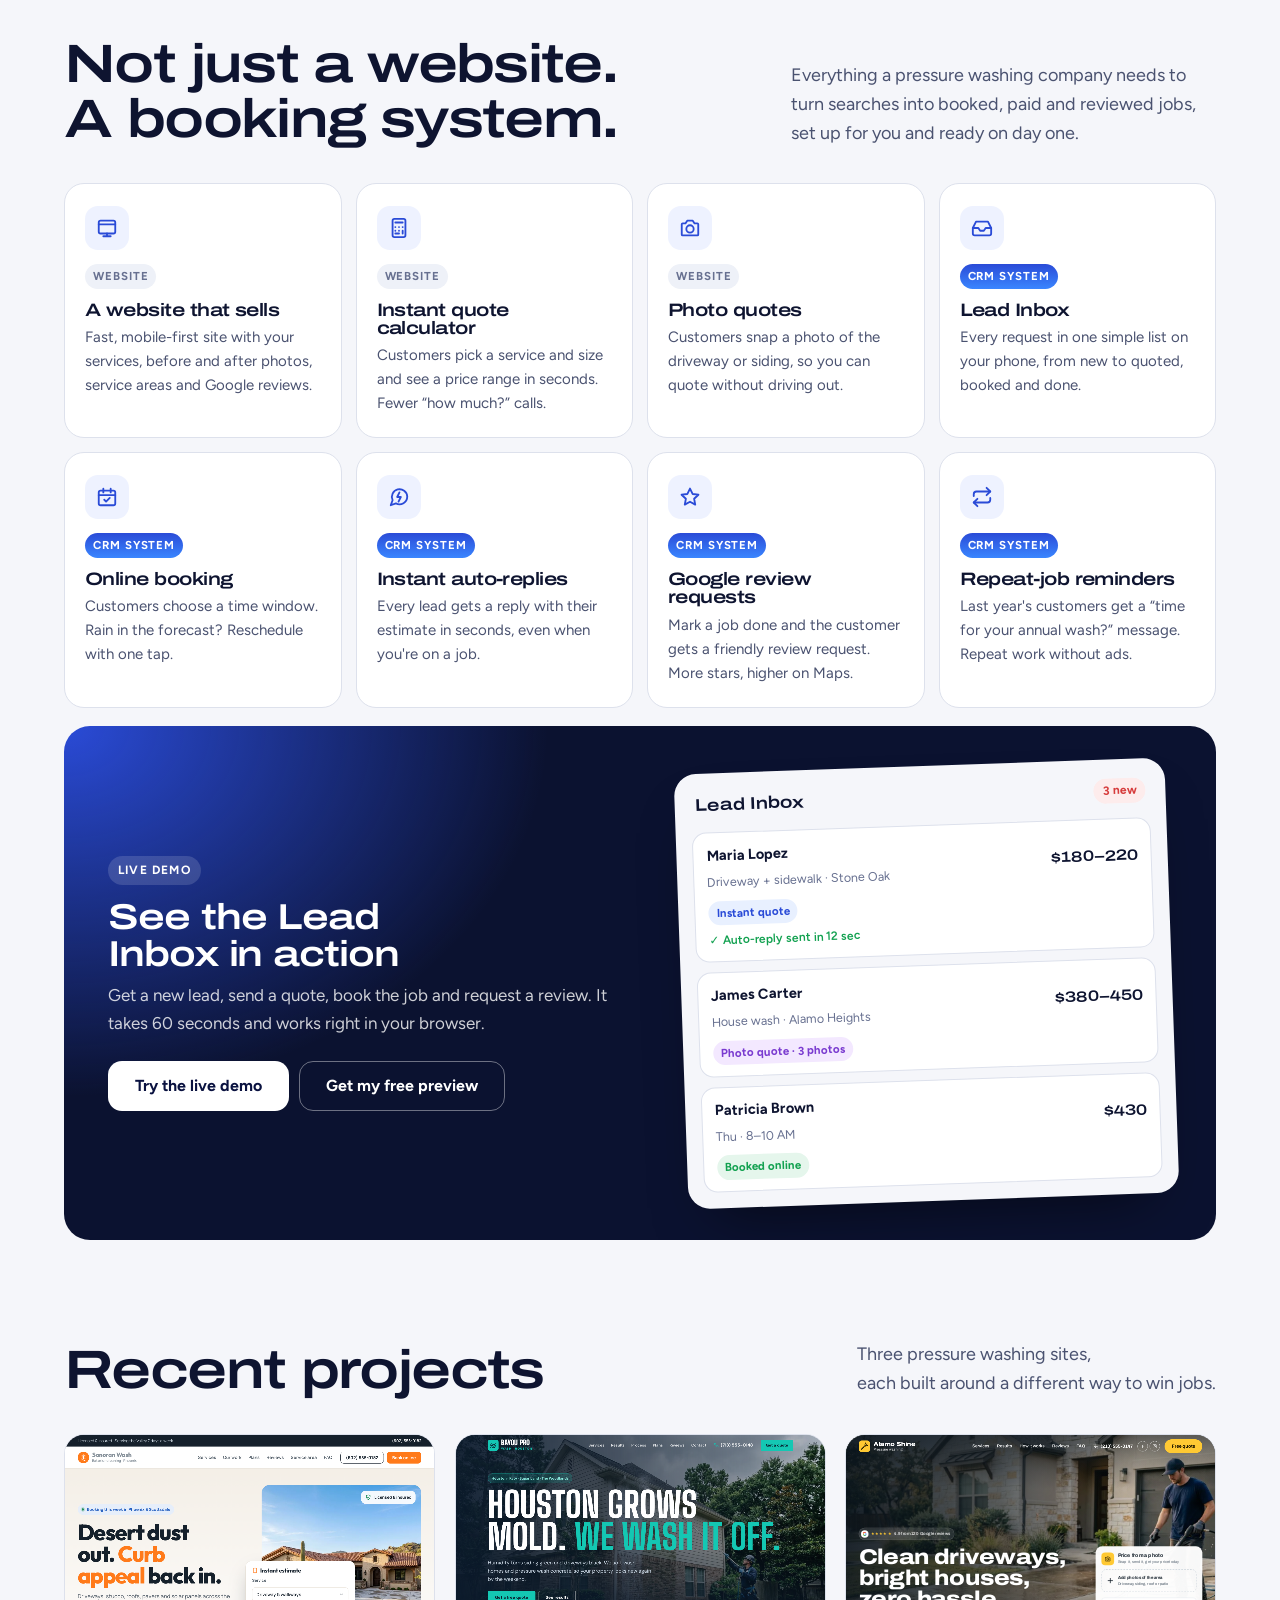
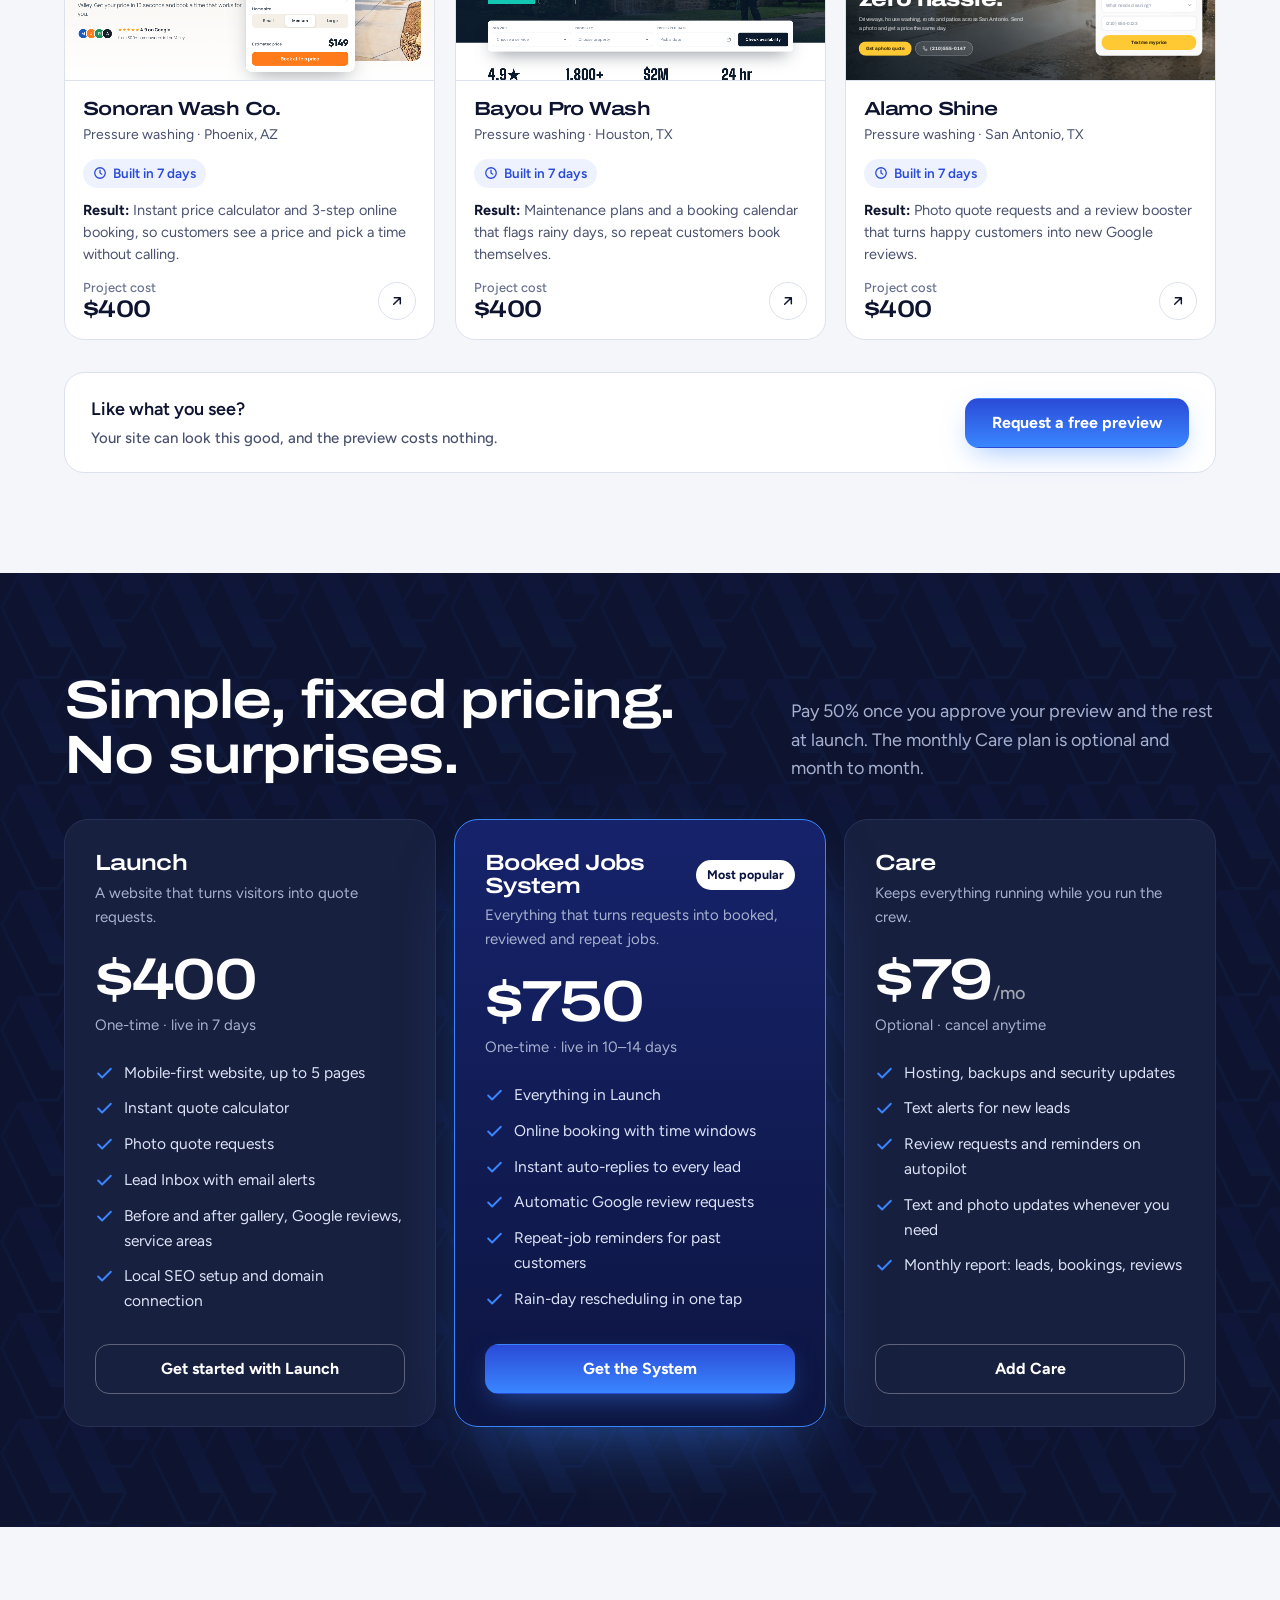
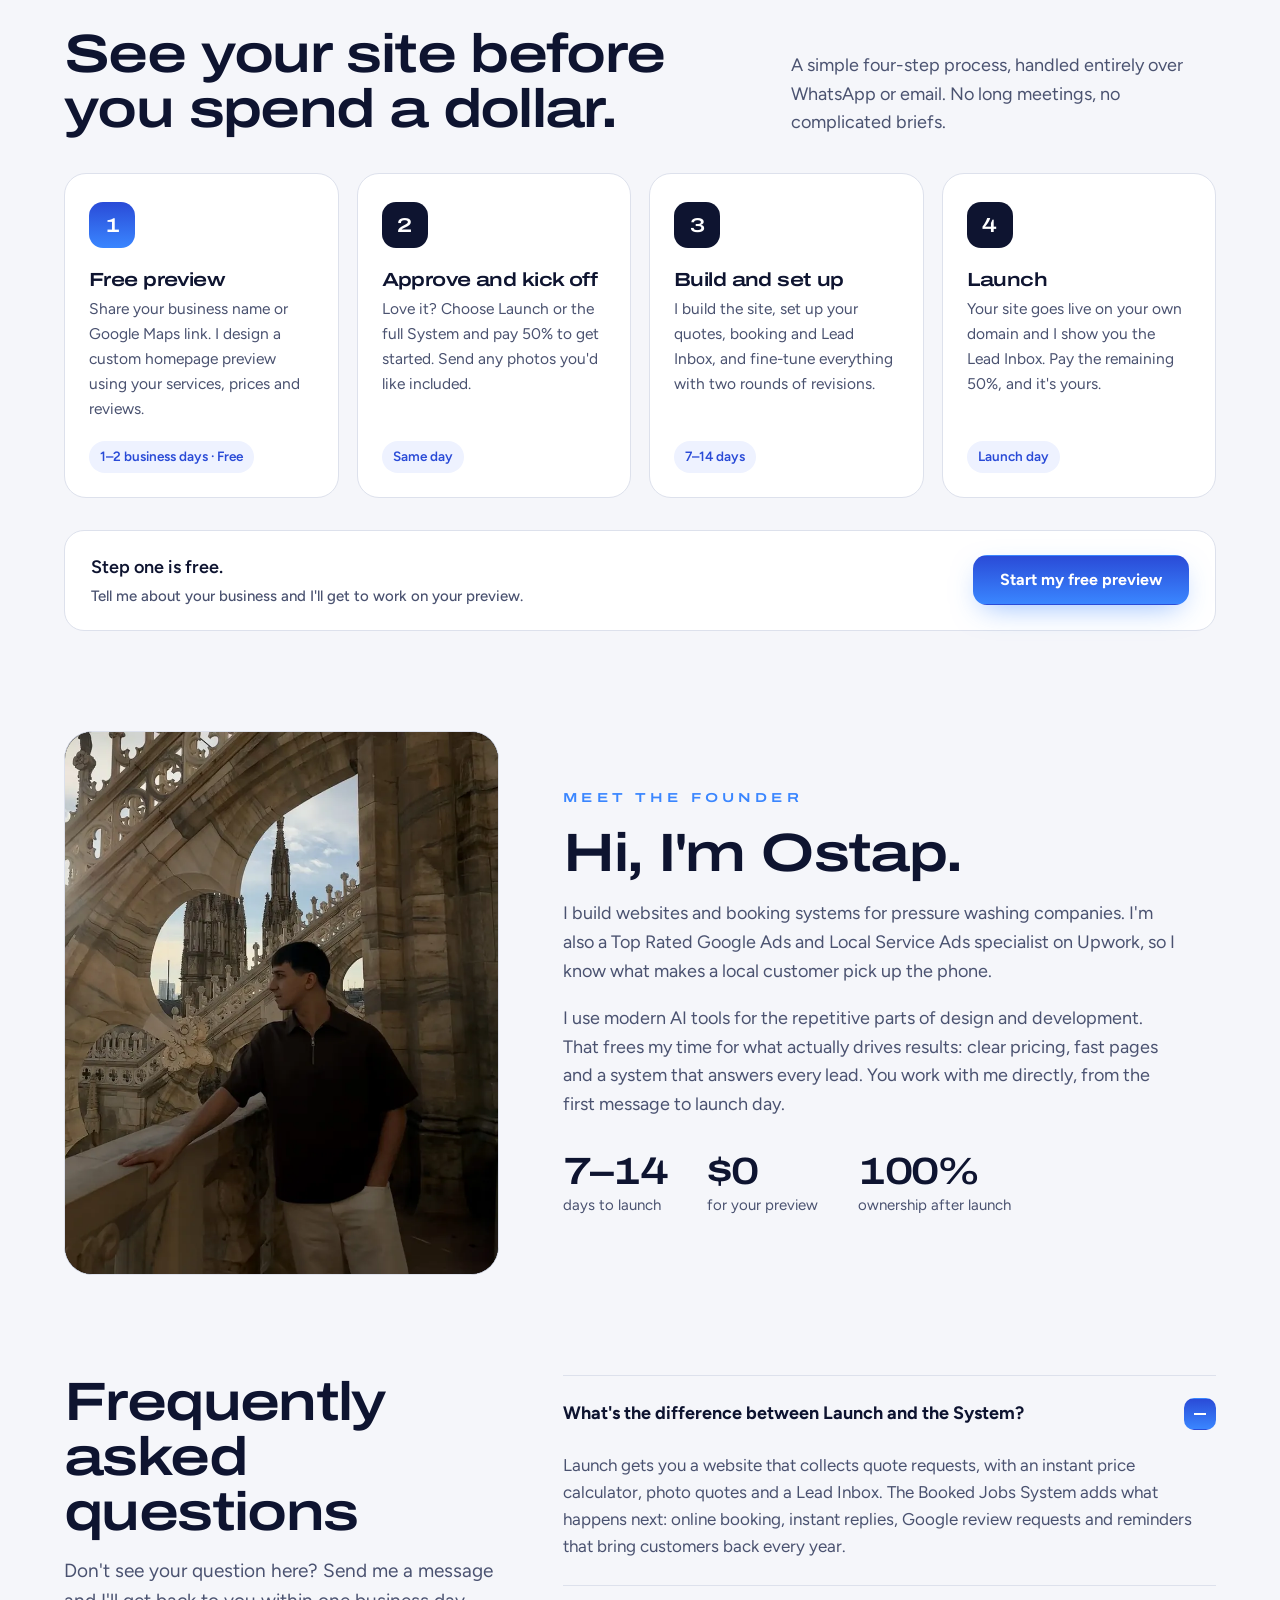
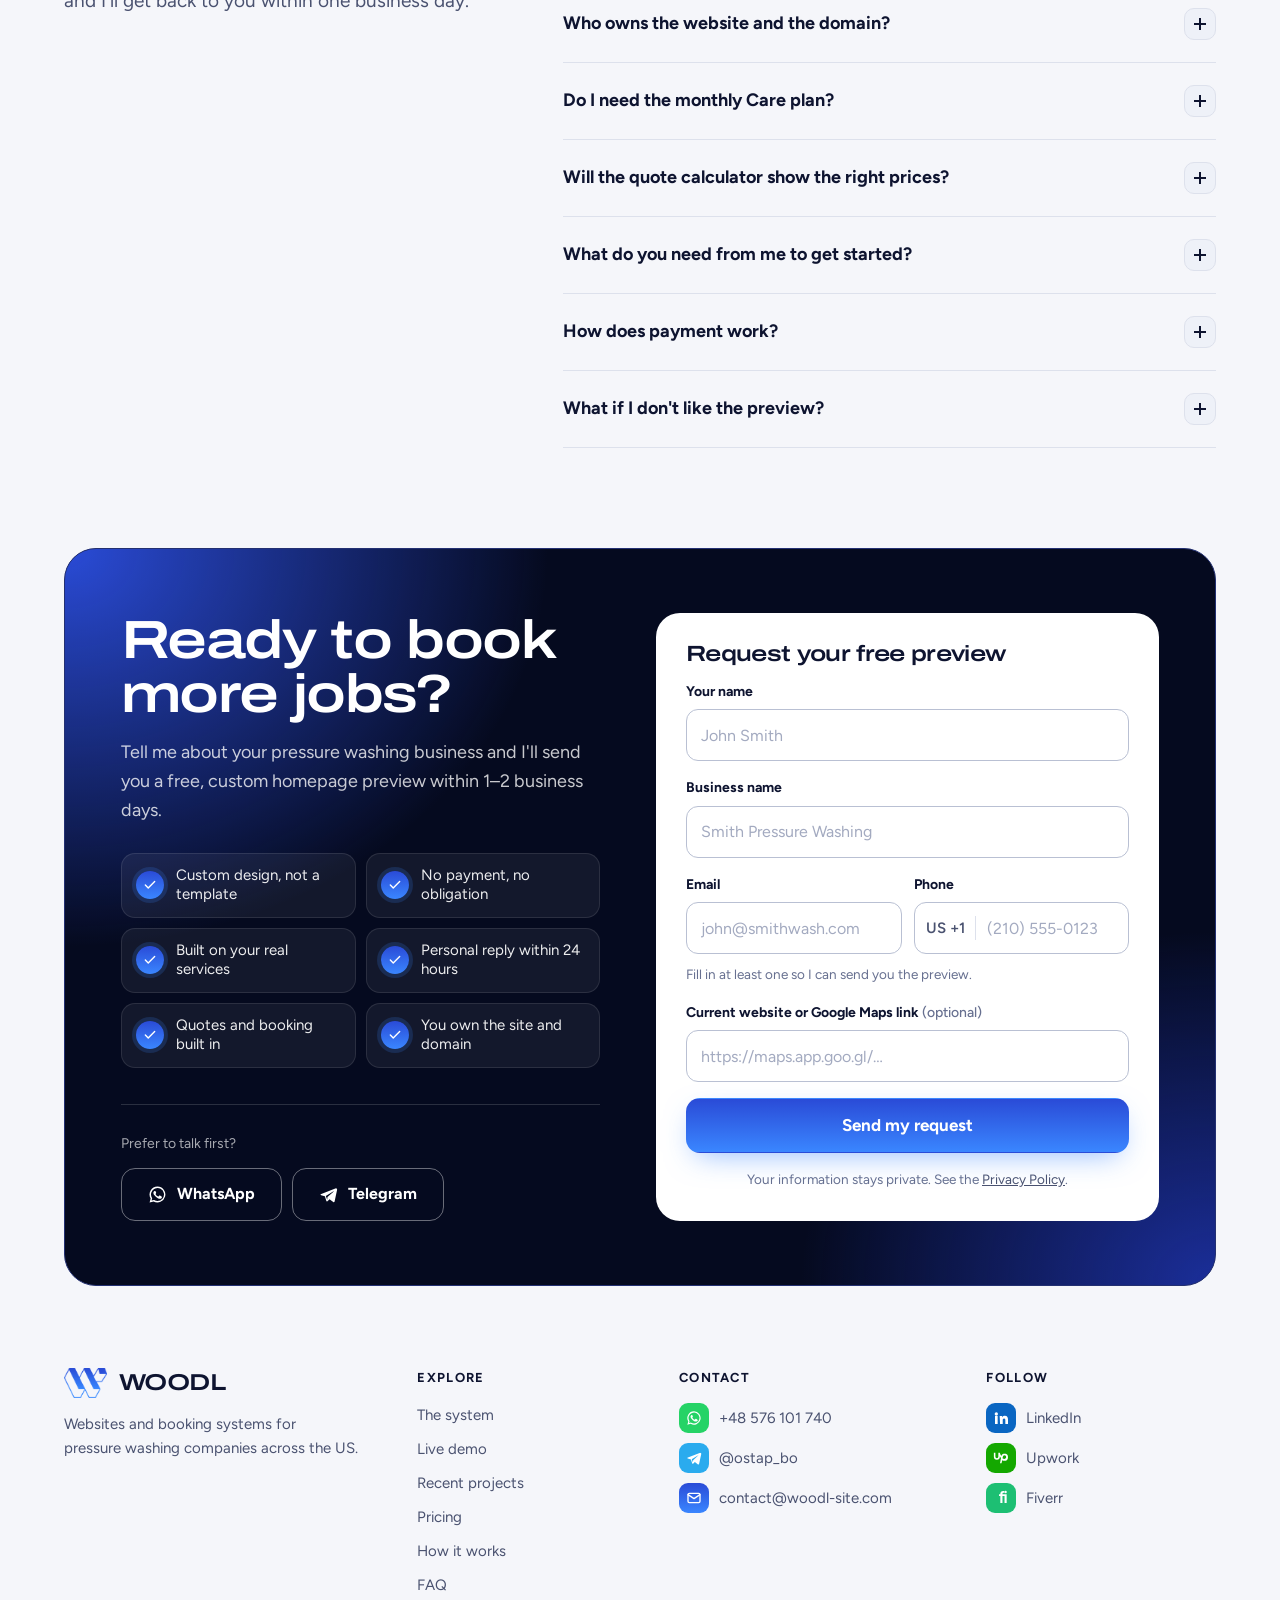
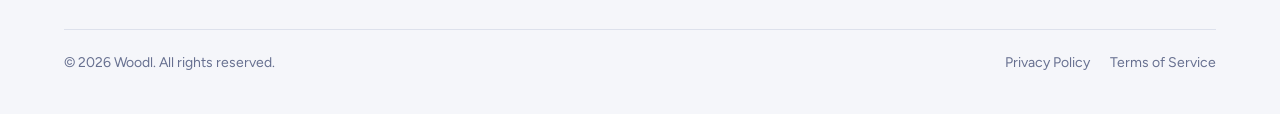
==== commit c6f360ff: "Add files via upload" ====
--- a/index.html
+++ b/index.html
@@ -174,7 +174,8 @@
   .frame iframe{position:absolute;top:0;left:0;border:0;transform-origin:0 0;pointer-events:none;opacity:0;transition:opacity .6s ease;}
   .frame iframe.ready{opacity:1;}
   .frame::before{content:"";position:absolute;inset:0;background:linear-gradient(110deg,transparent 30%,rgba(255,255,255,.55) 50%,transparent 70%);transform:translateX(-100%);animation:skel 1.6s ease-in-out infinite;}
-  .frame.loaded::before{display:none;}
+  .frame.loaded::before,.frame:has(.poster)::before{display:none;}
+  .frame .poster{position:absolute;inset:0;width:100%;height:100%;object-fit:cover;object-position:top center;display:block;}
   .phone .frame{background:#E9EDF7;}
   @keyframes skel{to{transform:translateX(100%);}}
 
@@ -443,8 +444,9 @@
   @media (max-width:1100px){
     .terms{display:none;}
     .trust-in{flex-direction:column;align-items:stretch;gap:14px;}
-    .niches{flex-wrap:wrap;min-width:0;padding-left:0;border-left:none;}
-    .niche{flex:1 1 auto;}
+    .niches{padding-left:0;border-left:none;display:grid;grid-template-columns:repeat(5,minmax(0,1fr));gap:8px;width:100%;}
+    .niche{flex-direction:column;justify-content:flex-start;gap:8px;padding:12px 6px 11px;border-radius:16px;font-size:13.5px;line-height:1.2;text-align:center;white-space:normal;}
+    .niche i{width:34px;height:34px;}
     .niches::-webkit-scrollbar{display:none;}
     .work-grid{grid-template-columns:1fr 1fr;}
   }
@@ -590,6 +592,8 @@
     .cta-alt .btn{padding:11px 10px !important;font-size:14px !important;}
   }
 
+  .mbr{display:none;}
+  @media (max-width:1100px){.mbr{display:inline;}}
   /* mobile: smaller headings */
   @media (max-width:640px){
     h2,.cta h2{font-size:clamp(25px,7.2vw,29px);line-height:1.08;}
@@ -669,9 +673,9 @@
         <div class="micro"><span><svg><use href="#i-check"/></svg>No upfront payment</span><span><svg><use href="#i-check"/></svg>No obligation</span><span><svg><use href="#i-check"/></svg>Reply within 24 hours</span></div>
       </div>
       <div class="phones" aria-label="Example websites on a phone">
-        <a class="phone" href="work/sonoran-wash/index.html" target="_blank" rel="noopener"><div class="frame" data-frame="390"><iframe data-src="work/sonoran-wash/index.html?autoscroll=1&amp;speed=38&amp;delay=2200" title="Sonoran Wash Co. on a phone" scrolling="no" tabindex="-1"></iframe></div></a>
-        <a class="phone" href="work/alamo-shine/index.html" target="_blank" rel="noopener"><div class="frame" data-frame="390"><iframe data-src="work/alamo-shine/index.html?autoscroll=1&amp;speed=44&amp;delay=1200" title="Alamo Shine on a phone" scrolling="no" tabindex="-1"></iframe></div></a>
-        <a class="phone" href="work/bayou-pro-wash/index.html" target="_blank" rel="noopener"><div class="frame" data-frame="390"><iframe data-src="work/bayou-pro-wash/index.html?autoscroll=1&amp;speed=40&amp;delay=3000" title="Bayou Pro Wash on a phone" scrolling="no" tabindex="-1"></iframe></div></a>
+        <a class="phone" href="work/sonoran-wash/index.html" target="_blank" rel="noopener"><div class="frame" data-frame="390"><img class="poster" src="work/img/poster-sonoran-wash-m.webp" alt="" width="390" height="800" fetchpriority="high" decoding="async"><iframe data-src="work/sonoran-wash/index.html?autoscroll=1&amp;speed=38&amp;delay=2200" title="Sonoran Wash Co. on a phone" scrolling="no" tabindex="-1"></iframe></div></a>
+        <a class="phone" href="work/alamo-shine/index.html" target="_blank" rel="noopener"><div class="frame" data-frame="390"><img class="poster" src="work/img/poster-alamo-shine-m.webp" alt="" width="390" height="800" fetchpriority="high" decoding="async"><iframe data-src="work/alamo-shine/index.html?autoscroll=1&amp;speed=44&amp;delay=1200" title="Alamo Shine on a phone" scrolling="no" tabindex="-1"></iframe></div></a>
+        <a class="phone" href="work/bayou-pro-wash/index.html" target="_blank" rel="noopener"><div class="frame" data-frame="390"><img class="poster" src="work/img/poster-bayou-pro-wash-m.webp" alt="" width="390" height="800" fetchpriority="high" decoding="async"><iframe data-src="work/bayou-pro-wash/index.html?autoscroll=1&amp;speed=40&amp;delay=3000" title="Bayou Pro Wash on a phone" scrolling="no" tabindex="-1"></iframe></div></a>
       </div>
     </div>
   </section>
@@ -682,11 +686,11 @@
       <div class="trust-in">
         <span class="trust-lbl">Inside the system</span>
         <div class="niches">
-          <span class="niche"><i><svg><use href="#m-quote"/></svg></i>Instant quotes</span>
-          <span class="niche"><i><svg><use href="#m-photo"/></svg></i>Photo quotes</span>
-          <span class="niche"><i><svg><use href="#m-book"/></svg></i>Online booking</span>
-          <span class="niche"><i><svg><use href="#m-inbox"/></svg></i>Lead Inbox</span>
-          <span class="niche"><i><svg><use href="#m-star"/></svg></i>Review requests</span>
+          <span class="niche"><i><svg><use href="#m-quote"/></svg></i><span>Instant<br class="mbr"> quotes</span></span>
+          <span class="niche"><i><svg><use href="#m-photo"/></svg></i><span>Photo<br class="mbr"> quotes</span></span>
+          <span class="niche"><i><svg><use href="#m-book"/></svg></i><span>Online<br class="mbr"> booking</span></span>
+          <span class="niche"><i><svg><use href="#m-inbox"/></svg></i><span>Lead<br class="mbr"> Inbox</span></span>
+          <span class="niche"><i><svg><use href="#m-star"/></svg></i><span>Review<br class="mbr"> requests</span></span>
         </div>
       </div>
     </div>
@@ -974,7 +978,7 @@
   ];
   $('#workGrid').innerHTML = WORK.map(p => `
     <a class="wcard" href="${p.href}" target="_blank" rel="noopener">
-      <div class="frame" data-frame="${p.w}"><iframe data-src="${p.href}" title="${esc(p.name)} website" scrolling="no" tabindex="-1"></iframe></div>
+      <div class="frame" data-frame="${p.w}"><img class="poster" src="work/img/poster-${p.href.split('/')[1]}-d.webp" alt="" loading="lazy" decoding="async"><iframe data-src="${p.href}" title="${esc(p.name)} website" scrolling="no" tabindex="-1"></iframe></div>
       <div class="wcard-body">
         <h3>${esc(p.name)}</h3>
         <div class="wmeta">${esc(p.niche)} · ${esc(p.city)}</div>
@@ -996,7 +1000,7 @@
     fr.forEach((f, i) => { const w = +f.dataset.frame, ifr = $('iframe', f), sc = m[i][0] / w; ifr.style.width = w + 'px'; ifr.style.height = (m[i][1] / sc) + 'px'; ifr.style.transform = `scale(${sc})`; });
   };
   /* load previews only after the page has loaded and when they come near the screen */
-  const loadFrame = ifr => { if(ifr.src) return; ifr.addEventListener('load', () => { ifr.classList.add('ready'); ifr.parentElement.classList.add('loaded'); }, {once:true}); ifr.src = ifr.dataset.src; };
+  const loadFrame = ifr => { if(ifr.src) return; ifr.addEventListener('load', () => setTimeout(() => { ifr.classList.add('ready'); ifr.parentElement.classList.add('loaded'); }, 700), {once:true}); ifr.src = ifr.dataset.src; };
   const startFrames = () => {
     const frames = $$('iframe[data-src]');
     if(!('IntersectionObserver' in window)){ frames.forEach(loadFrame); return; }
